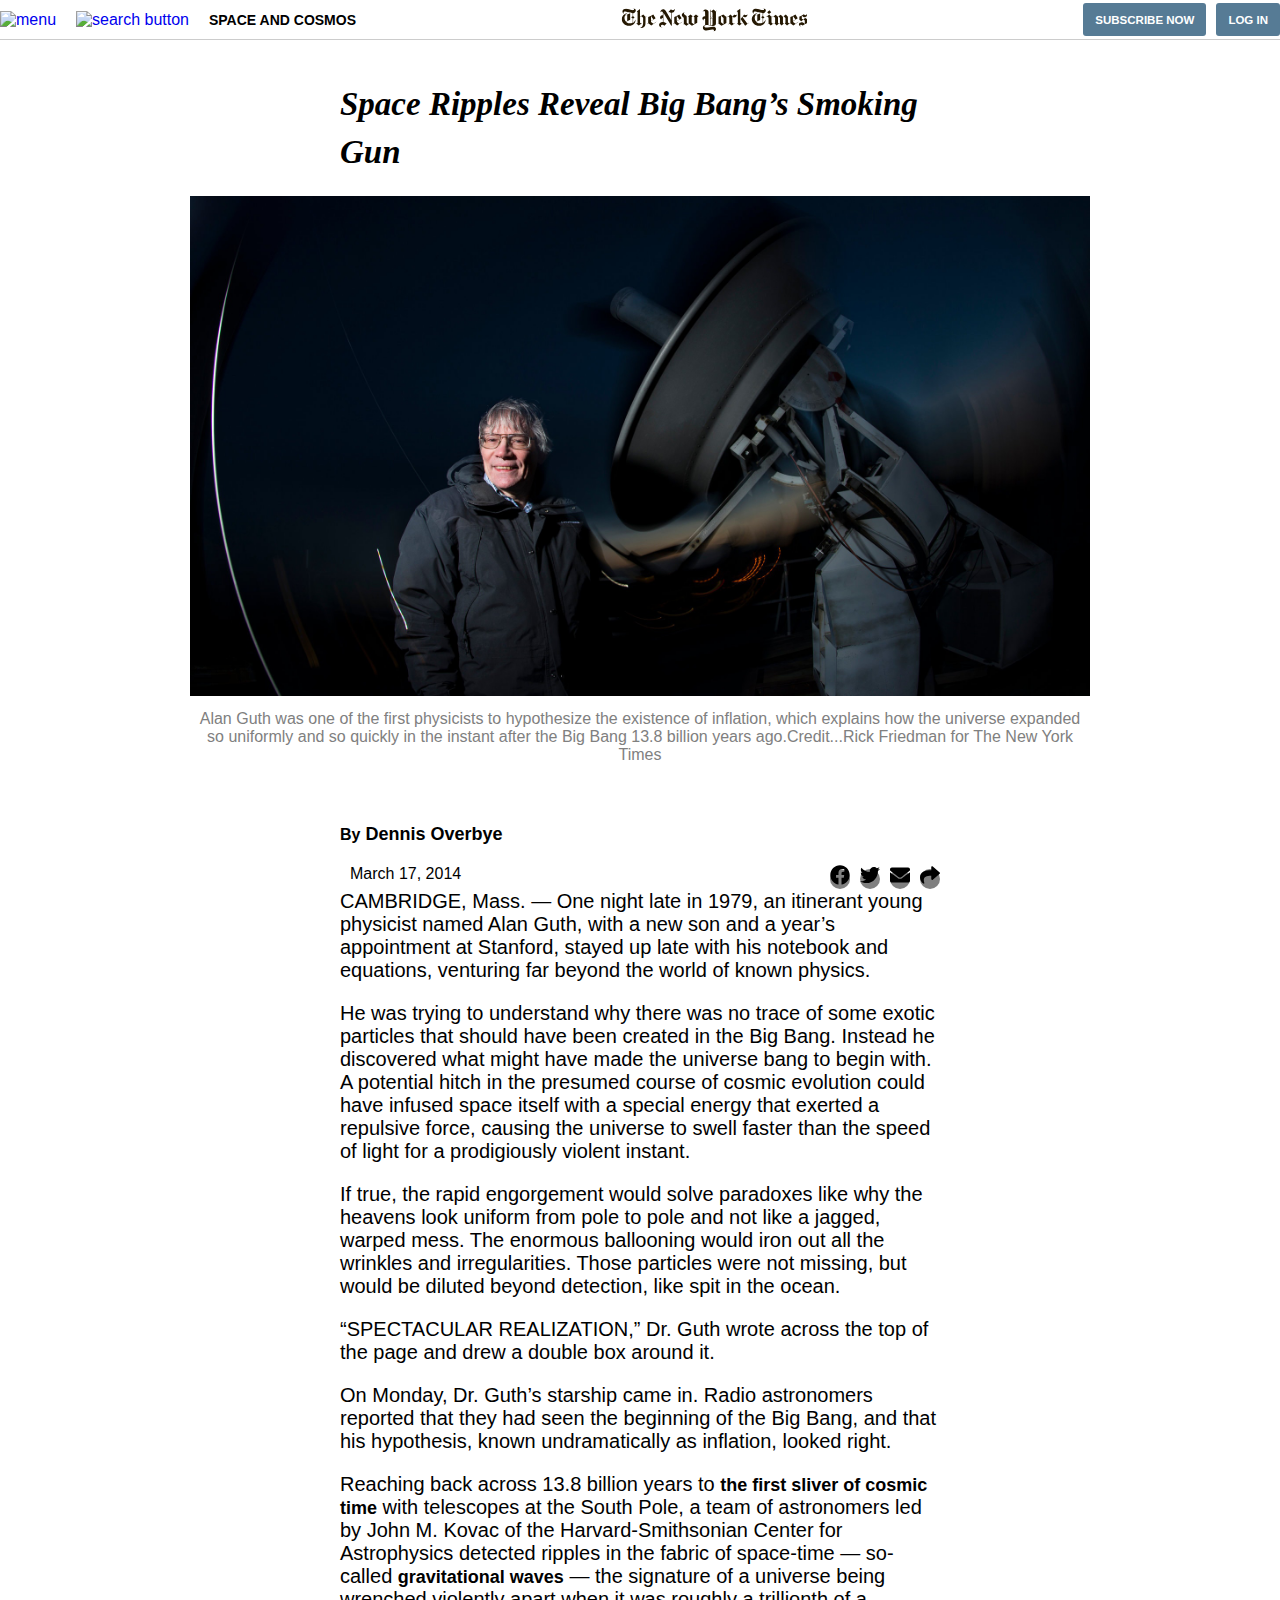
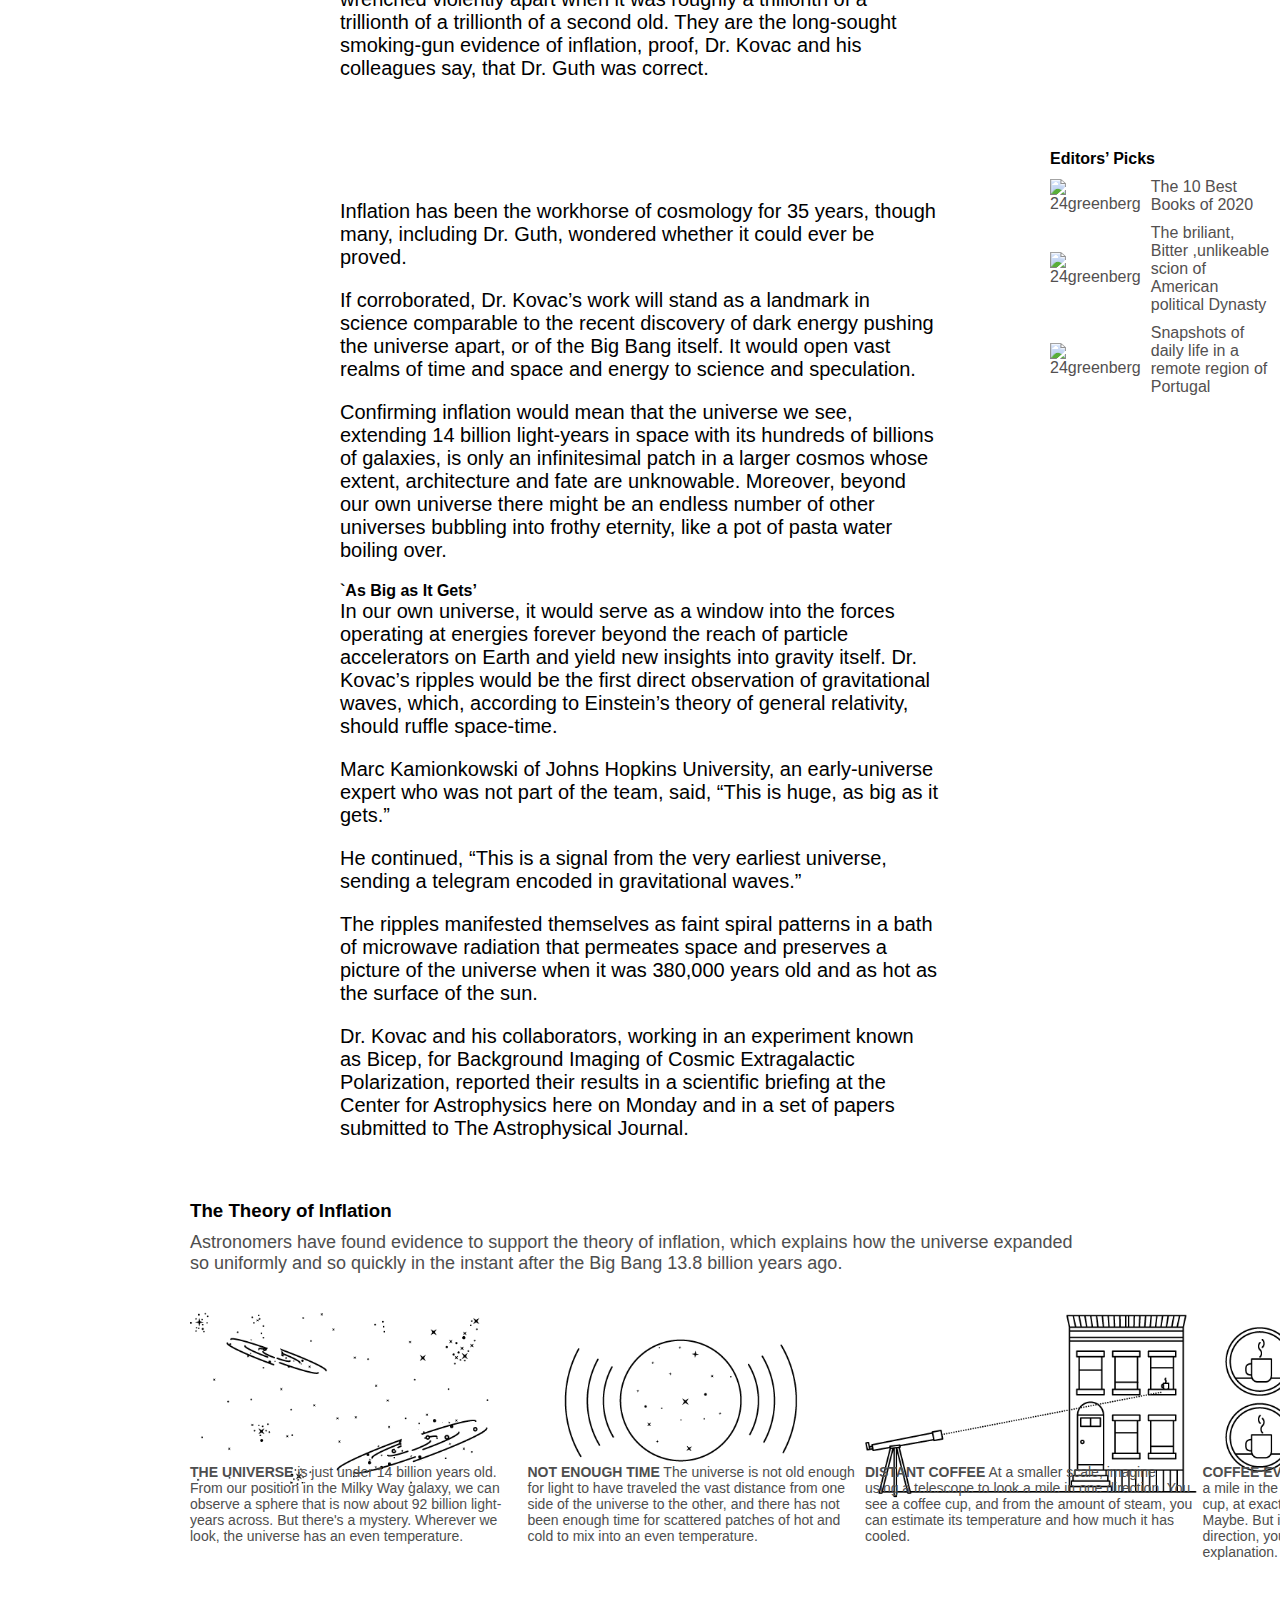
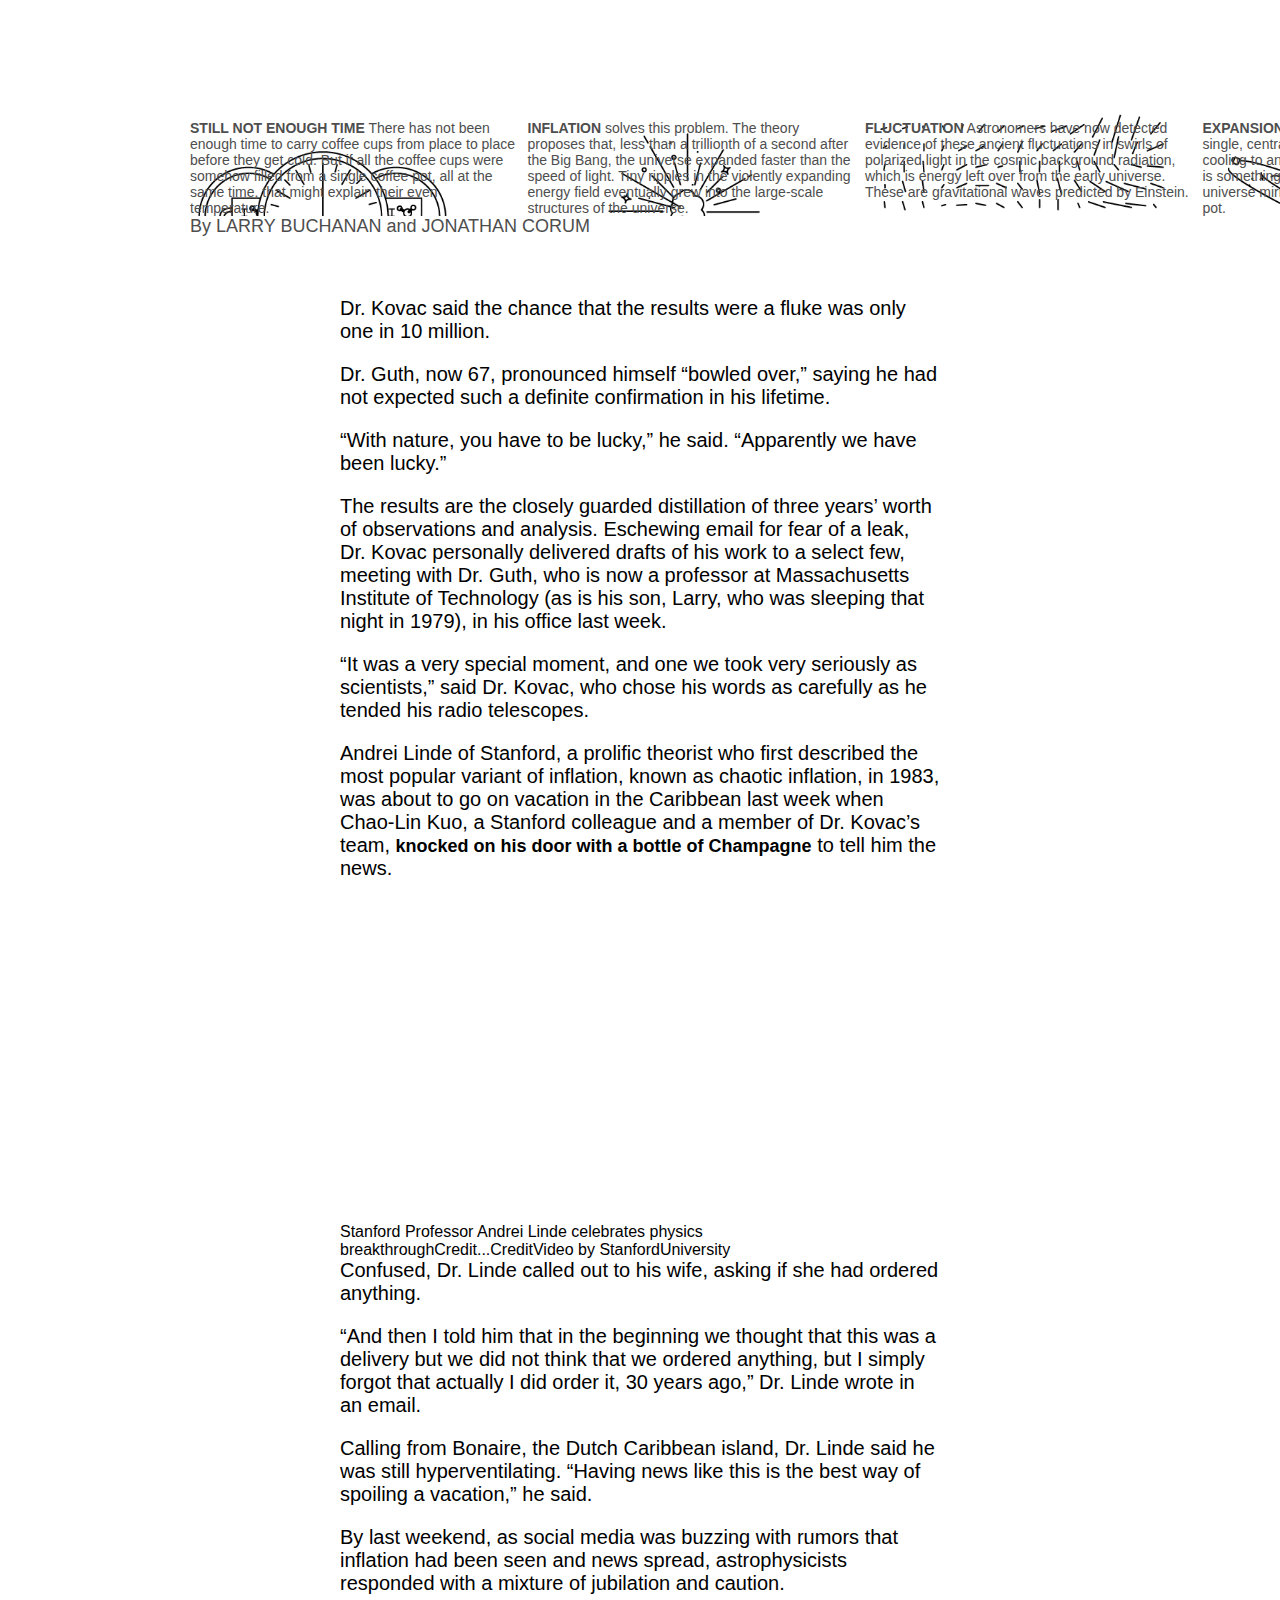
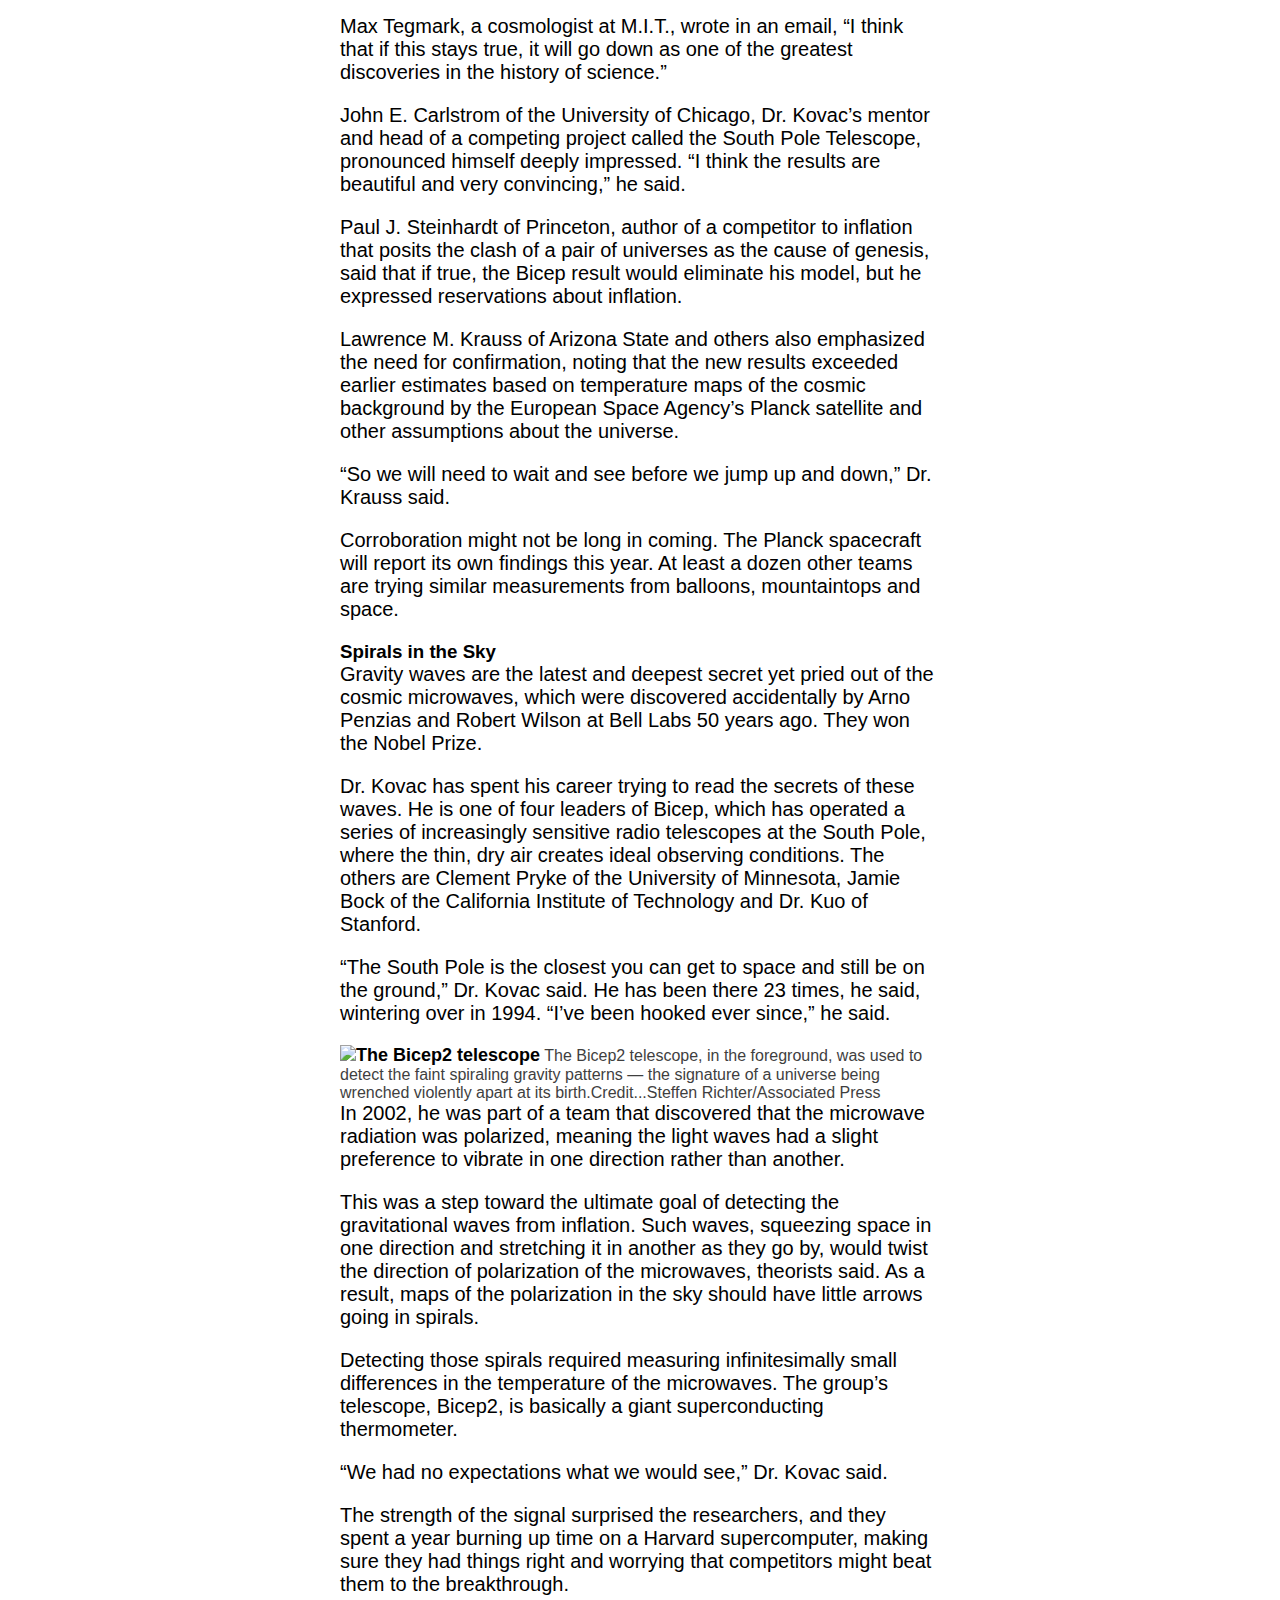
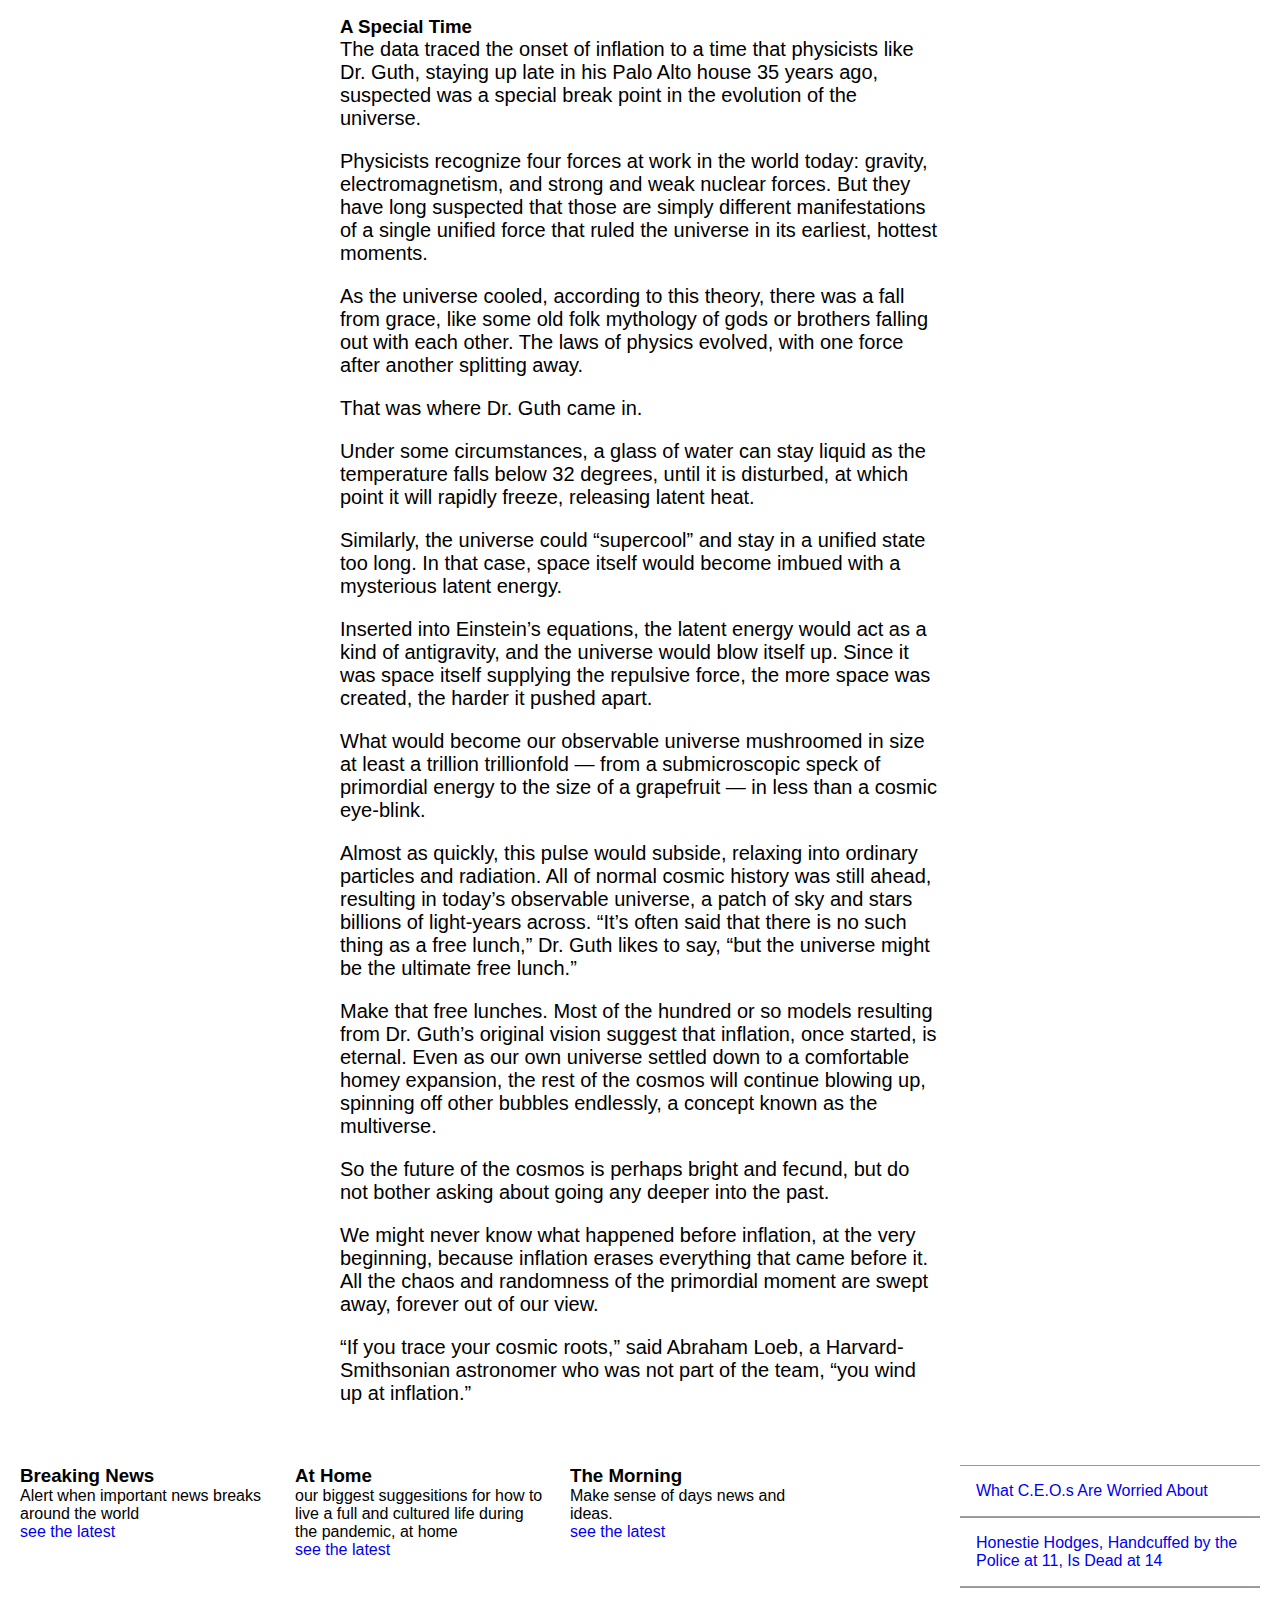
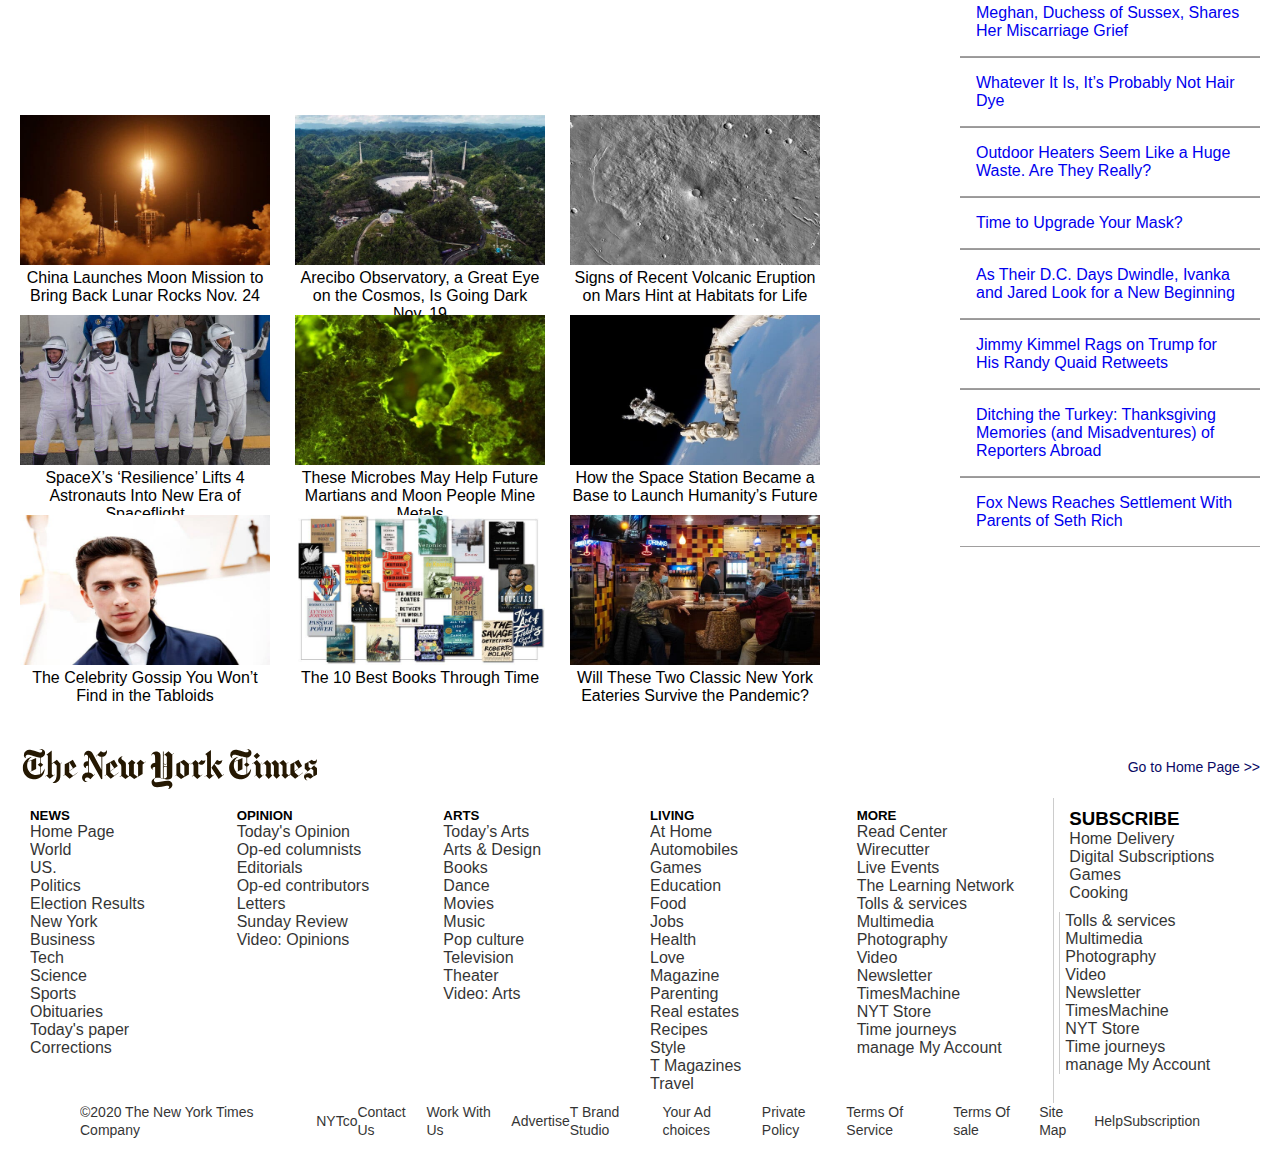
==== index.html @ 3e6a63ae "Modify the html&css files" ====
<!DOCTYPE html>
<html lang="en">
<head>
  <meta charset="UTF-8">
  <meta name="viewport" content="width=device-width, initial-scale=1.0">
  <title>POSITIONING AND FLOATING ELEMENTS</title>
<link rel="stylesheet" href="styles.css">
<link rel="preconnect" href="https://fonts.gstatic.com">
<link href="https://fonts.googleapis.com/css2?family=Sansita+Swashed&display=swap" rel="stylesheet">
</head>
<body>
  <header>
    <nav>
      <ul>
        <li> <a href="#"><img src="images/bars-solid.svg" height="20" width="50" alt="menu"></a> </li>
        <li><a href="#"><img src="images/search-solid.svg" height="20" width="50" alt="search button"></a></li>
        <li><a class="cosmos-link" href="#">SPACE AND COSMOS</a></li>
        <li><a href="#"><img src="images/nytimes-wordmark.svg" height="35" width="189" alt="new york times logo"></a></li>
        <li><a class="sign-btn" href="#">SUBSCRIBE NOW</a></li>
        <li><a class="sign-btn" href="#">Log In</a></li>
      </ul>
    </nav>
  </header>
  <div class="container">
    <section class="section1">
      <h3>Space Ripples Reveal Big Bang’s Smoking Gun</h3>
      <div class="descripe-image">
        <img src="./images/18cosmos-superJumbo.jpg" alt="Space Ripples Reveal Big Bang’s Smoking Gun" height="500" width="900" />
      </div>
      <p>Alan Guth was one of the first physicists to hypothesize the existence of inflation, which explains how the universe expanded so uniformly and so quickly in the instant after the Big Bang 13.8 billion years ago.Credit...Rick Friedman for The New York Times</p>
   </section>
   <section class="section2">
     <h4>By<a href="#"> Dennis Overbye</a></h4>
       <div class="article-nav">
        <ul>
          <li><span>March 17, 2014</span></li>
          <li><a href="#"><img src="./images/facebook-brands.svg" alt="facebook-brands" height="20" width="20" /></a></li>
          <li><a href="#"><img src="./images/twitter-brands.svg" alt="twitter-brands" height="20" width="20" /></a></li>
          <li><a href="#"><img src="./images/envelope-solid.svg" alt="envelope-solid" height="20" width="20" /></a></li>
          <li><a href="#"><img src="./images/share-solid.svg" alt="share-solid" height="20" width="20" /></a></li>
        </ul>
      </div>
     
     <p>CAMBRIDGE, Mass. — One night late in 1979, an itinerant young physicist named Alan Guth, with a new son and a year’s appointment at Stanford, stayed up late with his notebook and equations, venturing far beyond the world of known physics.</p>
     <p>
      He was trying to understand why there was no trace of some exotic particles that should have been created in the Big Bang. Instead he discovered what might have made the universe bang to begin with. A potential hitch in the presumed course of cosmic evolution could have infused space itself with a special energy that exerted a repulsive force, causing the universe to swell faster than the speed of light for a prodigiously violent instant.
     </p>
     <p>
      If true, the rapid engorgement would solve paradoxes like why the heavens look uniform from pole to pole and not like a jagged, warped mess. The enormous ballooning would iron out all the wrinkles and irregularities. Those particles were not missing, but would be diluted beyond detection, like spit in the ocean.
     </p>
     <p>
      “SPECTACULAR REALIZATION,” Dr. Guth wrote across the top of the page and drew a double box around it.

     </p>
     <p>On Monday, Dr. Guth’s starship came in. Radio astronomers reported that they had seen the beginning of the Big Bang, and that his hypothesis, known undramatically as inflation, looked right.</p>
     <p>Reaching back across 13.8 billion years to <a href="#">the first sliver of cosmic time</a>  with telescopes at the South Pole, a team of astronomers led by John M. Kovac of the Harvard-Smithsonian Center for Astrophysics detected ripples in the fabric of space-time — so-called <a href="#">gravitational waves</a>  — the signature of a universe being wrenched violently apart when it was roughly a trillionth of a trillionth of a trillionth of a second old. They are the long-sought smoking-gun evidence of inflation, proof, Dr. Kovac and his colleagues say, that Dr. Guth was correct.</p>
    </section>
     
    
  </div>
  <aside>
    <p><strong>Editors’ Picks</strong></p>
    <div class="aside-content">
      <a href="#"><img src="images/24greenberg-sub-square640-v2.jpg" height="100" width="100" alt="24greenberg"></a>
      <p><a href="#">The 10 Best Books of 2020</a></p>
    </div>
    <div class="aside-content">
      <a href="#"><img src="images/24greenberg-sub-square640-v2.jpg" height="100" width= "100" alt="24greenberg"></a>
      <p><a href="#">The briliant, Bitter ,unlikeable scion of American political Dynasty</a></p>
    </div>
    <div class="aside-content">
      <a href="#"><img src="images/24greenberg-sub-square640-v2.jpg" height="100" width= "100" alt="24greenberg"></a>
      <p><a href="#">Snapshots of daily life in a remote region of Portugal</a></p>
    </div>
  </aside>
  <section class="section2">
    <p>Inflation has been the workhorse of cosmology for 35 years, though many, including Dr. Guth, wondered whether it could ever be proved.</p>
    <p>If corroborated, Dr. Kovac’s work will stand as a landmark in science comparable to the recent discovery of dark energy pushing the universe apart, or of the Big Bang itself. It would open vast realms of time and space and energy to science and speculation.</p>
    <p>Confirming inflation would mean that the universe we see, extending 14 billion light-years in space with its hundreds of billions of galaxies, is only an infinitesimal patch in a larger cosmos whose extent, architecture and fate are unknowable. Moreover, beyond our own universe there might be an endless number of other universes bubbling into frothy eternity, like a pot of pasta water boiling over.</p>
    <h4>`As Big as It Gets’</h4>
    <p>In our own universe, it would serve as a window into the forces operating at energies forever beyond the reach of particle accelerators on Earth and yield new insights into gravity itself. Dr. Kovac’s ripples would be the first direct observation of gravitational waves, which, according to Einstein’s theory of general relativity, should ruffle space-time.</p>
    <p>Marc Kamionkowski of Johns Hopkins University, an early-universe expert who was not part of the team, said, “This is huge, as big as it gets.”</p>
    <p>He continued, “This is a signal from the very earliest universe, sending a telegram encoded in gravitational waves.”</p>
    <p>The ripples manifested themselves as faint spiral patterns in a bath of microwave radiation that permeates space and preserves a picture of the universe when it was 380,000 years old and as hot as the surface of the sun.</p>
    <p>Dr. Kovac and his collaborators, working in an experiment known as Bicep, for Background Imaging of Cosmic Extragalactic Polarization, reported their results in a scientific briefing at the Center for Astrophysics here on Monday and in a set of papers submitted to The Astrophysical Journal.</p>
 </section>
 <section class="container section3">
  <h3>The Theory of Inflation</h3>
  <p>Astronomers have found evidence to support the theory of inflation, which explains how the universe expanded so uniformly and so quickly in the instant after the Big Bang 13.8 billion years ago.</p>
  <div class="inflation">
    <div class = "inflation-description">
      <p><strong>THE UNIVERSE</strong>  is just under 14 billion years old. From our position in the Milky Way galaxy, we can observe a sphere that is now about 92 billion light-years across. But there's a mystery. Wherever we look, the universe has an even temperature.</p>
      <p><strong>NOT ENOUGH TIME</strong>  The universe is not old enough for light to have traveled the vast distance from one side of the universe to the other, and there has not been enough time for scattered patches of hot and cold to mix into an even temperature.</p>
      <p><strong>DISTANT COFFEE</strong>  At a smaller scale, imagine using a telescope to look a mile in one direction. You see a coffee cup, and from the amount of steam, you can estimate its temperature and how much it has cooled.</p>
      <p><strong>COFFEE EVERYWHERE</strong>  Now turn around and look a mile in the other direction. You see a similar coffee cup, at exactly the same temperature. Coincidence? Maybe. But if you see a similar cup in every direction, you might want to look for another explanation.</p>
    </div>
    <div>
      <p><strong>STILL NOT ENOUGH TIME</strong>  There has not been enough time to carry coffee cups from place to place before they get cold. But if all the coffee cups were somehow filled from a single coffee pot, all at the same time, that might explain their even temperature.</p>
      <p><strong>INFLATION</strong>  solves this problem. The theory proposes that, less than a trillionth of a second after the Big Bang, the universe expanded faster than the speed of light. Tiny ripples in the violently expanding energy field eventually grew into the large-scale structures of the universe.</p>
      <p><strong>FLUCTUATION</strong>  Astronomers have now detected evidence of these ancient fluctuations in swirls of polarized light in the cosmic background radiation, which is energy left over from the early universe. These are gravitational waves predicted by Einstein.</p>
      <p><strong>EXPANSION</strong>  Returning to our coffee, imagine a single, central pot expanding faster than light and cooling to an even temperature as it expands. That is something like inflation. And the structure of the universe mirrors the froth and foam of the original pot.</p>
    </div>
  </div>
  <p>By LARRY BUCHANAN and JONATHAN CORUM</p>
 </section>
 <section class="section2">
   <p>Dr. Kovac said the chance that the results were a fluke was only one in 10 million.</p>
   <p>Dr. Guth, now 67, pronounced himself “bowled over,” saying he had not expected such a definite confirmation in his lifetime.</p>
   <p>“With nature, you have to be lucky,” he said. “Apparently we have been lucky.”</p>
   <p>The results are the closely guarded distillation of three years’ worth of observations and analysis. Eschewing email for fear of a leak, Dr. Kovac personally delivered drafts of his work to a select few, meeting with Dr. Guth, who is now a professor at Massachusetts Institute of Technology (as is his son, Larry, who was sleeping that night in 1979), in his office last week.</p>
   <p>“It was a very special moment, and one we took very seriously as scientists,” said Dr. Kovac, who chose his words as carefully as he tended his radio telescopes.</p>
   <p>Andrei Linde of Stanford, a prolific theorist who first described the most popular variant of inflation, known as chaotic inflation, in 1983, was about to go on vacation in the Caribbean last week when Chao-Lin Kuo, a Stanford colleague and a member of Dr. Kovac’s team,  <a href="#">knocked on his door with a bottle of Champagne</a>   to tell him the news.</p>
   <iframe width="600" height="319" src="https://www.youtube.com/embed/ZlfIVEy_YOA" allow="accelerometer; autoplay; clipboard-write; encrypted-media; gyroscope; picture-in-picture" allowfullscreen></iframe>
   <span>Stanford Professor Andrei Linde celebrates physics breakthroughCredit...CreditVideo by StanfordUniversity</span>
   <p>Confused, Dr. Linde called out to his wife, asking if she had ordered anything.</p>
   <p>“And then I told him that in the beginning we thought that this was a delivery but we did not think that we ordered anything, but I simply forgot that actually I did order it, 30 years ago,” Dr. Linde wrote in an email.</p>
   <p>Calling from Bonaire, the Dutch Caribbean island, Dr. Linde said he was still hyperventilating. “Having news like this is the best way of spoiling a vacation,” he said.</p>
   <p>By last weekend, as social media was buzzing with rumors that inflation had been seen and news spread, astrophysicists responded with a mixture of jubilation and caution.</p>
   <p>Max Tegmark, a cosmologist at M.I.T., wrote in an email, “I think that if this stays true, it will go down as one of the greatest discoveries in the history of science.”</p>
   <p>John E. Carlstrom of the University of Chicago, Dr. Kovac’s mentor and head of a competing project called the South Pole Telescope, pronounced himself deeply impressed. “I think the results are beautiful and very convincing,” he said.</p>
   <p>Paul J. Steinhardt of Princeton, author of a competitor to inflation that posits the clash of a pair of universes as the cause of genesis, said that if true, the Bicep result would eliminate his model, but he expressed reservations about inflation.</p>
   <p>Lawrence M. Krauss of Arizona State and others also emphasized the need for confirmation, noting that the new results exceeded earlier estimates based on temperature maps of the cosmic background by the European Space Agency’s Planck satellite and other assumptions about the universe.</p>
   <p>“So we will need to wait and see before we jump up and down,” Dr. Krauss said.</p>
   <p>Corroboration might not be long in coming. The Planck spacecraft will report its own findings this year. At least a dozen other teams are trying similar measurements from balloons, mountaintops and space.</p>
   <h3>Spirals in the Sky</h3>
   <p>Gravity waves are the latest and deepest secret yet pried out of the cosmic microwaves, which were discovered accidentally by Arno Penzias and Robert Wilson at Bell Labs 50 years ago. They won the Nobel Prize.</p>
   <p>Dr. Kovac has spent his career trying to read the secrets of these waves. He is one of four leaders of Bicep, which has operated a series of increasingly sensitive radio telescopes at the South Pole, where the thin, dry air creates ideal observing conditions. The others are Clement Pryke of the University of Minnesota, Jamie Bock of the California Institute of Technology and Dr. Kuo of Stanford.</p>
   <p>“The South Pole is the closest you can get to space and still be on the ground,” Dr. Kovac said. He has been there 23 times, he said, wintering over in 1994. “I’ve been hooked ever since,” he said.</p>
   <a href="#"><img src="images/18cosmos-2-jumbo.jpg" width ="600" height="350" alt="The Bicep2 telescope"></a>
   <span style="color: rgb(63, 63, 63);margin-bottom: 20px;">The Bicep2 telescope, in the foreground, was used to detect the faint spiraling gravity patterns — the signature of a universe being wrenched violently apart at its birth.Credit...Steffen Richter/Associated Press
  </span>
  <p>In 2002, he was part of a team that discovered that the microwave radiation was polarized, meaning the light waves had a slight preference to vibrate in one direction rather than another.
  </p>
  <p>This was a step toward the ultimate goal of detecting the gravitational waves from inflation. Such waves, squeezing space in one direction and stretching it in another as they go by, would twist the direction of polarization of the microwaves, theorists said. As a result, maps of the polarization in the sky should have little arrows going in spirals.
  </p>
  <p>Detecting those spirals required measuring infinitesimally small differences in the temperature of the microwaves. The group’s telescope, Bicep2, is basically a giant superconducting thermometer.
  </p>
  <p>“We had no expectations what we would see,” Dr. Kovac said.
  </p>
  <p>The strength of the signal surprised the researchers, and they spent a year burning up time on a Harvard supercomputer, making sure they had things right and worrying that competitors might beat them to the breakthrough.</p>
  <h3>A Special Time</h3>
  <p>The data traced the onset of inflation to a time that physicists like Dr. Guth, staying up late in his Palo Alto house 35 years ago, suspected was a special break point in the evolution of the universe.</p>
  <p>Physicists recognize four forces at work in the world today: gravity, electromagnetism, and strong and weak nuclear forces. But they have long suspected that those are simply different manifestations of a single unified force that ruled the universe in its earliest, hottest moments.</p>
  <p>As the universe cooled, according to this theory, there was a fall from grace, like some old folk mythology of gods or brothers falling out with each other. The laws of physics evolved, with one force after another splitting away.</p>
  <p>That was where Dr. Guth came in.</p>
  <p>Under some circumstances, a glass of water can stay liquid as the temperature falls below 32 degrees, until it is disturbed, at which point it will rapidly freeze, releasing latent heat.</p>
  <p>Similarly, the universe could “supercool” and stay in a unified state too long. In that case, space itself would become imbued with a mysterious latent energy.</p>
  <p>Inserted into Einstein’s equations, the latent energy would act as a kind of antigravity, and the universe would blow itself up. Since it was space itself supplying the repulsive force, the more space was created, the harder it pushed apart.</p>
  <p>What would become our observable universe mushroomed in size at least a trillion trillionfold — from a submicroscopic speck of primordial energy to the size of a grapefruit — in less than a cosmic eye-blink.</p>
  <p>Almost as quickly, this pulse would subside, relaxing into ordinary particles and radiation. All of normal cosmic history was still ahead, resulting in today’s observable universe, a patch of sky and stars billions of light-years across. “It’s often said that there is no such thing as a free lunch,” Dr. Guth likes to say, “but the universe might be the ultimate free lunch.”
  </p>
  <p>
    Make that free lunches. Most of the hundred or so models resulting from Dr. Guth’s original vision suggest that inflation, once started, is eternal. Even as our own universe settled down to a comfortable homey expansion, the rest of the cosmos will continue blowing up, spinning off other bubbles endlessly, a concept known as the multiverse.
  </p>
  <p>So the future of the cosmos is perhaps bright and fecund, but do not bother asking about going any deeper into the past.</p>
  <p>We might never know what happened before inflation, at the very beginning, because inflation erases everything that came before it. All the chaos and randomness of the primordial moment are swept away, forever out of our view.</p>
  <p>“If you trace your cosmic roots,” said Abraham Loeb, a Harvard-Smithsonian astronomer who was not part of the team, “you wind up at inflation.”</p>
 </section>

<section class="suggested">
  <div class="new-letters">
    <div class="main-card-suggest">
      <div class="letters-card-suggest">
        <h3>Breaking News</h3>
         <p>Alert when important news breaks around the world</p>
         <a href="#">see the latest</a>
      </div>
      <div class="letters-card-suggest">
        <h3>At Home</h3>
        <p>our biggest suggesitions for how to live a full and cultured life during the pandemic, at home</p>
        <a href="#">see the latest</a>
     </div>
     <div class="letters-card-suggest">
       <h3>The Morning</h3>
      <p>Make sense of days news and ideas.</p>
      <a href="#">see the latest</a>
   </div>
    </div>
    <div class="main-card">
      <div class="letters-card">
         <img height="150" width="250" src="./images/card1.jpg" alt="card1">
         <a href="#">China Launches Moon Mission to Bring Back Lunar Rocks
          Nov. 24</a>
      </div>
      <div class="letters-card">
        <img height="150" width="250" src="./images/card2.jpg" alt="card1">
        <a href="#">Arecibo Observatory, a Great Eye on the Cosmos, Is Going Dark
          Nov. 19</a>
     </div>
     <div class="letters-card">
      <img height="150" width="250" src="./images/card3.jpg" alt="card1">
      <a href="#">Signs of Recent Volcanic Eruption on Mars Hint at Habitats for Life
      </a>
   </div>
    </div>
    <div class="main-card">
      <div class="letters-card">
         <img height="150" width="250" src="./images/card4.jpg" alt="card1">
         <a href="#">SpaceX’s ‘Resilience’ Lifts 4 Astronauts Into New Era of Spaceflight
          </a>
      </div>
      <div class="letters-card">
        <img height="150" width="250" src="./images/card5.jpg" alt="card1">
        <a href="#">These Microbes May Help Future Martians and Moon People Mine Metals</a>
     </div>
     <div class="letters-card">
      <img height="150" width="250" src="./images/card6.jpg" alt="card1">
      <a href="#">How the Space Station Became a Base to Launch Humanity’s Future
        </a>
   </div>
    </div>
    <div class="main-card">
      <div class="letters-card">
         <img height="150" width="250" src="./images/card7.jpg" alt="card1">
         <a href="#">The Celebrity Gossip You Won’t Find in the Tabloids
          </a>
      </div>
      <div class="letters-card">
        <img height="150" width="250" src="./images/card8.jpg" alt="card1">
        <a href="#">The 10 Best Books Through Time
          </a>
     </div>
     <div class="letters-card">
      <img height="150" width="250" src="./images/card9.jpg" alt="card1">
      <a href="#">Will These Two Classic New York Eateries Survive the Pandemic?
      </a>
   </div>
    </div>
    
  </div>
  <div class="most-popular">
    <div>
      <a href="#">What C.E.O.s Are Worried About</a>
    </div>
    <div>
      <a href="#">Honestie Hodges, Handcuffed by the Police at 11, Is Dead at 14</a>
    </div>
    <div>
      <a href="#">Meghan, Duchess of Sussex, Shares Her Miscarriage Grief</a>
    </div>
    <div>
      <a href="#">Whatever It Is, It’s Probably Not Hair Dye</a>
    </div>
    <div>
      <a href="#">Outdoor Heaters Seem Like a Huge Waste. Are They Really?</a>
    </div>
    <div>
      <a href="#">Time to Upgrade Your Mask?</a>
    </div>
    <div>
      <a href="#">As Their D.C. Days Dwindle, Ivanka and Jared Look for a New Beginning</a>
    </div>
    <div>
      <a href="#">Jimmy Kimmel Rags on Trump for His Randy Quaid Retweets</a>
    </div>
    <div>
      <a href="#">Ditching the Turkey: Thanksgiving Memories (and Misadventures) of Reporters Abroad</a>
    </div>
    <div>
      <a href="#">Fox News Reaches Settlement With Parents of Seth Rich</a>
    </div>
  </div>
</section>
<footer>
  <div class="footer-logo">
    <a href="#"><img class="nytimes"
        src="images/nytimes-wordmark.svg"
         alt="New york times logo"></a>

    <p><a href="#">Go to Home Page >></a></p>
  </div>
  <div class="footer-main">
    <div class="details">
      <h5>NEWS</h5>
      <a href="#">Home Page</a>
      <a href="#">World</a>
      <a href="#">US.</a>
      <a href="#">Politics</a>
      <a href="#">Election Results</a>
      <a href="#">New York</a>
      <a href="#">Business</a>
      <a href="#">Tech</a>
      <a href="#">Science</a>
      <a href="#">Sports</a>
      <a href="#">Obituaries</a>
      <a href="#">Today's paper</a>
      <a href="#">Corrections</a>
    </div>
    <div class="details">
      <h5>OPINION</h5>
      <a href="#">Today's Opinion</a>
      <a href="#">Op-ed columnists</a>
      <a href="#">Editorials</a>
      <a href="#">Op-ed contributors</a>
      <a href="#">Letters</a>
      <a href="#">Sunday Review</a>
      <a href="#">Video: Opinions</a>
    </div>
    <div class="details">
      <h5>ARTS</h5>
      <a href="#">Today’s Arts</a>
      <a href="#">Arts & Design</a>
      <a href="#">Books</a>
      <a href="#">Dance</a>
      <a href="#">Movies</a>
      <a href="#">Music</a>
      <a href="#">Pop culture</a>
      <a href="#">Television</a>
      <a href="#">Theater</a>
      <a href="#">Video: Arts</a>
    </div>
    <div class="details">
      <h5>LIVING</h5>
      <a href="#">At Home</a>
      <a href="#">Automobiles</a>
      <a href="#">Games</a>
      <a href="#">Education</a>
      <a href="#">Food</a>
      <a href="#">Jobs</a>
      <a href="#">Health</a>
      <a href="#">Love</a>
      <a href="#">Magazine</a>
      <a href="#">Parenting</a>
      <a href="#">Real estates</a>
      <a href="#">Recipes</a>
      <a href="#">Style</a>
      <a href="#">T Magazines</a>
      <a href="#">Travel</a>
    </div>
    <div class="details">
      <h5>MORE</h5>
      <a href="#">Read Center</a>
      <a href="#">Wirecutter</a>
      <a href="#">Live Events</a>
      <a href="#">The Learning Network</a>
      <a href="#">Tolls & services</a>
      <a href="#">Multimedia</a>
      <a href="#">Photography</a>
      <a href="#">Video</a>
      <a href="#">Newsletter</a>
      <a href="#">TimesMachine</a>
      <a href="#">NYT Store</a>
      <a href="#">Time journeys</a>
      <a href="#">manage My Account</a>
    </div>
    <div class="last-div">
      <div class="details">
        <h3>SUBSCRIBE</h3>
        <a href="#">Home Delivery</a>
        <a href="#">Digital Subscriptions</a>
        <a href="#">Games</a>
        <a href="#">Cooking</a>
      </div>
      <div>
        <a href="#">Tolls & services</a>
        <a href="#">Multimedia</a>
        <a href="#">Photography</a>
        <a href="#">Video</a>
        <a href="#">Newsletter</a>
        <a href="#">TimesMachine</a>
        <a href="#">NYT Store</a>
        <a href="#">Time journeys</a>
        <a href="#">manage My Account</a>
      </div>
    </div>
  </div>
  <div class="copyright">
    <ul>
      <li><a href="#">&copy;2020 The New York Times Company</a></li>
      <li><a href="#">NYTco</a></li>
      <li><a href="#">Contact Us</a></li>
      <li><a href="#">Work With Us</a></li>
      <li><a href="#">Advertise</a></li>
      <li><a href="#">T Brand Studio</a></li>
      <li><a href="#">Your Ad choices</a></li>
      <li><a href="#">Private Policy</a></li>
      <li><a href="#">Terms Of Service</a></li>
      <li><a href="#">Terms Of sale</a></li>
      <li><a href="#">Site Map</a></li>
      <li><a href="#">Help</a></li>
      <li><a href="#">Subscription </a></li>
    </ul>
  </div>
  
</footer>
</body>
</html>
---- styles.css ----
* {
  box-sizing: border-box;
  margin: 0;
  padding: 0;
}

body {
  font-family: nyt-franklin, helvetica, arial, sans-serif;
}

a {
  text-decoration: none;
}

nav {
  border-bottom: solid 1px rgba(0, 0, 0, 0.2);
  width: 100%;
  position: fixed;
  z-index: 2;
  background-color: white;
}

nav ul {
  display: flex;
  justify-content: center;
  align-items: center;
  list-style: none;
}

nav ul .cosmos-link,
nav ul .sign-btn {
  text-decoration: none;
  color: black;
  font-size: 14px;
  font-weight: 700;
  font-family: inherit;
}

nav ul .sign-btn {
  background-color: rgb(86, 123, 149);
  border: none;
  color: white;
  padding: 11px 12px 10px;
  text-align: center;
  display: inline-block;
  font-size: 11.5px;
  text-transform: uppercase;
  border-radius: 3px;
  margin-left: 10px;
}

.article-nav ul li {
  padding-left: 10px;
}

nav ul li:nth-child(4) {
  margin: 0 auto;
}

nav ul li:nth-child(2) {
  padding: 0 20px 0 20px;
}

button {
  font-weight: 700;
}

.container {
  width: 900px;
  margin: 0 auto;
}

.section1 {
  justify-content: center;
  align-items: center;
  width: 900px;
}

.section1 h3 {
  font-size: 33px;
  font-family: nyt-cheltenham, georgia, "times new roman", times, serif;
  font-style: italic;
  padding-top: 80px;
  padding-bottom: 20px;
  font-weight: 700;
  line-height: 48px;
  width: 600px;
  margin-left: 150px;
}

.section1 p {
  text-align: center;
  color: gray;
  padding-top: 10px;
}

.aside-content {
  display: flex;
  width: 220px;
  justify-content: center;
  align-items: center;
  padding-top: 10px;
}

.section2 {
  width: 600px;
  margin: 0 auto;
  padding-top: 60px;
  margin-bottom: 40px;
}

.section2 iframe {
  border: none;
}

.section2 p {
  font-size: 20px;
  padding-bottom: 20px;
}

.section2 a {
  font-weight: 700;
  color: black;
  font-size: 18px;
}

.copyright ul {
  display: flex;
  list-style: none;
  justify-content: space-around;
  margin: 0 60px 0 60px;
  align-items: center;
}

.section2 .article-nav ul {
  list-style-type: none;
  display: flex;
  justify-content: space-between;
  margin-top: 20px;
}

.article-nav ul li:first-child {
  flex: 1;
}

.aside-content a {
  color: rgb(83, 80, 80);
  text-decoration: none;
}

.footer-main {
  display: grid;
  grid-template-columns: repeat(6, 1fr);
}

.footer-logo {
  display: flex;
  justify-content: space-between;
  align-items: center;
}

.footer-main a {
  color: black;
  opacity: 0.8;
}

.footer-logo a {
  font-size: 14px;
  color: rgb(9, 9, 100);
}

.copyright ul a {
  color: black;
  opacity: 0.8;
  font-size: 14px;
}

.aside-content a:hover {
  text-decoration: underline;
}

.section2 .article-nav ul a {
  text-decoration: none;
  height: 20px;
  width: 20px;
  border-radius: 50%;
  background-color: gray;
}

.section2 .article-nav ul a:hover {
  background-color: rgba(0, 0, 0, 0.3);
}

.aside-content p {
  padding-left: 10px;
}

aside {
  float: right;
  padding: 10px;
}

.section3 h3 {
  padding-bottom: 10px;
}

.section3 p {
  font-size: 18px;
  color: rgb(78, 78, 78);
}

.section3 .inflation {
  width: 150vh;
  margin-top: 30px;
  background: url("./images/inflation-945.png") no-repeat;
  background-size: cover;
  display: flex;
  flex-direction: column;
}

.inflation-description {
  margin: 160px 0 160px 0;
}

footer {
  margin: 0 20px 30px 20px;
}

.last-div div {
  display: flex;
  flex-direction: column;
}

.footer-main div:last-child {
  border-left: solid 1px rgba(0, 0, 0, 0.2);
  padding-left: 5px;
}

.suggested {
  display: grid;
  grid-template-columns: 3fr 1fr;
  margin: 20px;
}

.section3 .inflation div {
  display: flex;
  justify-content: space-around;
}

.section3 .inflation div p {
  font-size: 14px;
  width: 350px;
  margin-right: 10px;
}

.suggested .new-letters {
  width: 800px;
  display: flex;
  flex-direction: column;
}

.suggested .new-letters .main-card,
.suggested .new-letters .main-card-suggest {
  display: flex;
  justify-content: space-between;
}

.suggested .new-letters .main-card-suggest .letters-card-suggest {
  height: 200px;
  width: 250px;
  margin-bottom: 50px;
  border-radius: 0.5%;
}

.suggested .new-letters .main-card-suggest .letters-card-suggest:hover {
  box-shadow: rgba(0, 0, 0, 0.2) 2px 2px 2px 2px;
}

.suggested .new-letters .main-card .letters-card {
  height: 200px;
  width: 250px;
}

.suggested .most-popular div a:hover {
  color: rgb(99, 97, 97);
}

.suggested .new-letters .main-card .letters-card a {
  display: block;
  text-align: center;
  color: black;
  text-decoration: none;
}

.suggested .new-letters .main-card .letters-card-suggest a {
  display: block;
  text-align: center;
  text-decoration: none;
  color: black;
}

.suggested .most-popular {
  display: flex;
  flex-direction: column;
  align-items: center;
  margin-left: 60px;
}

.suggested .most-popular div {
  width: 300px;
  padding: 16px;
  border-top: 0.5px rgb(153, 152, 152) solid;
  border-bottom: 0.5px rgb(160, 158, 158) solid;
}

.details {
  display: flex;
  flex-direction: column;
  margin: 10px;
}
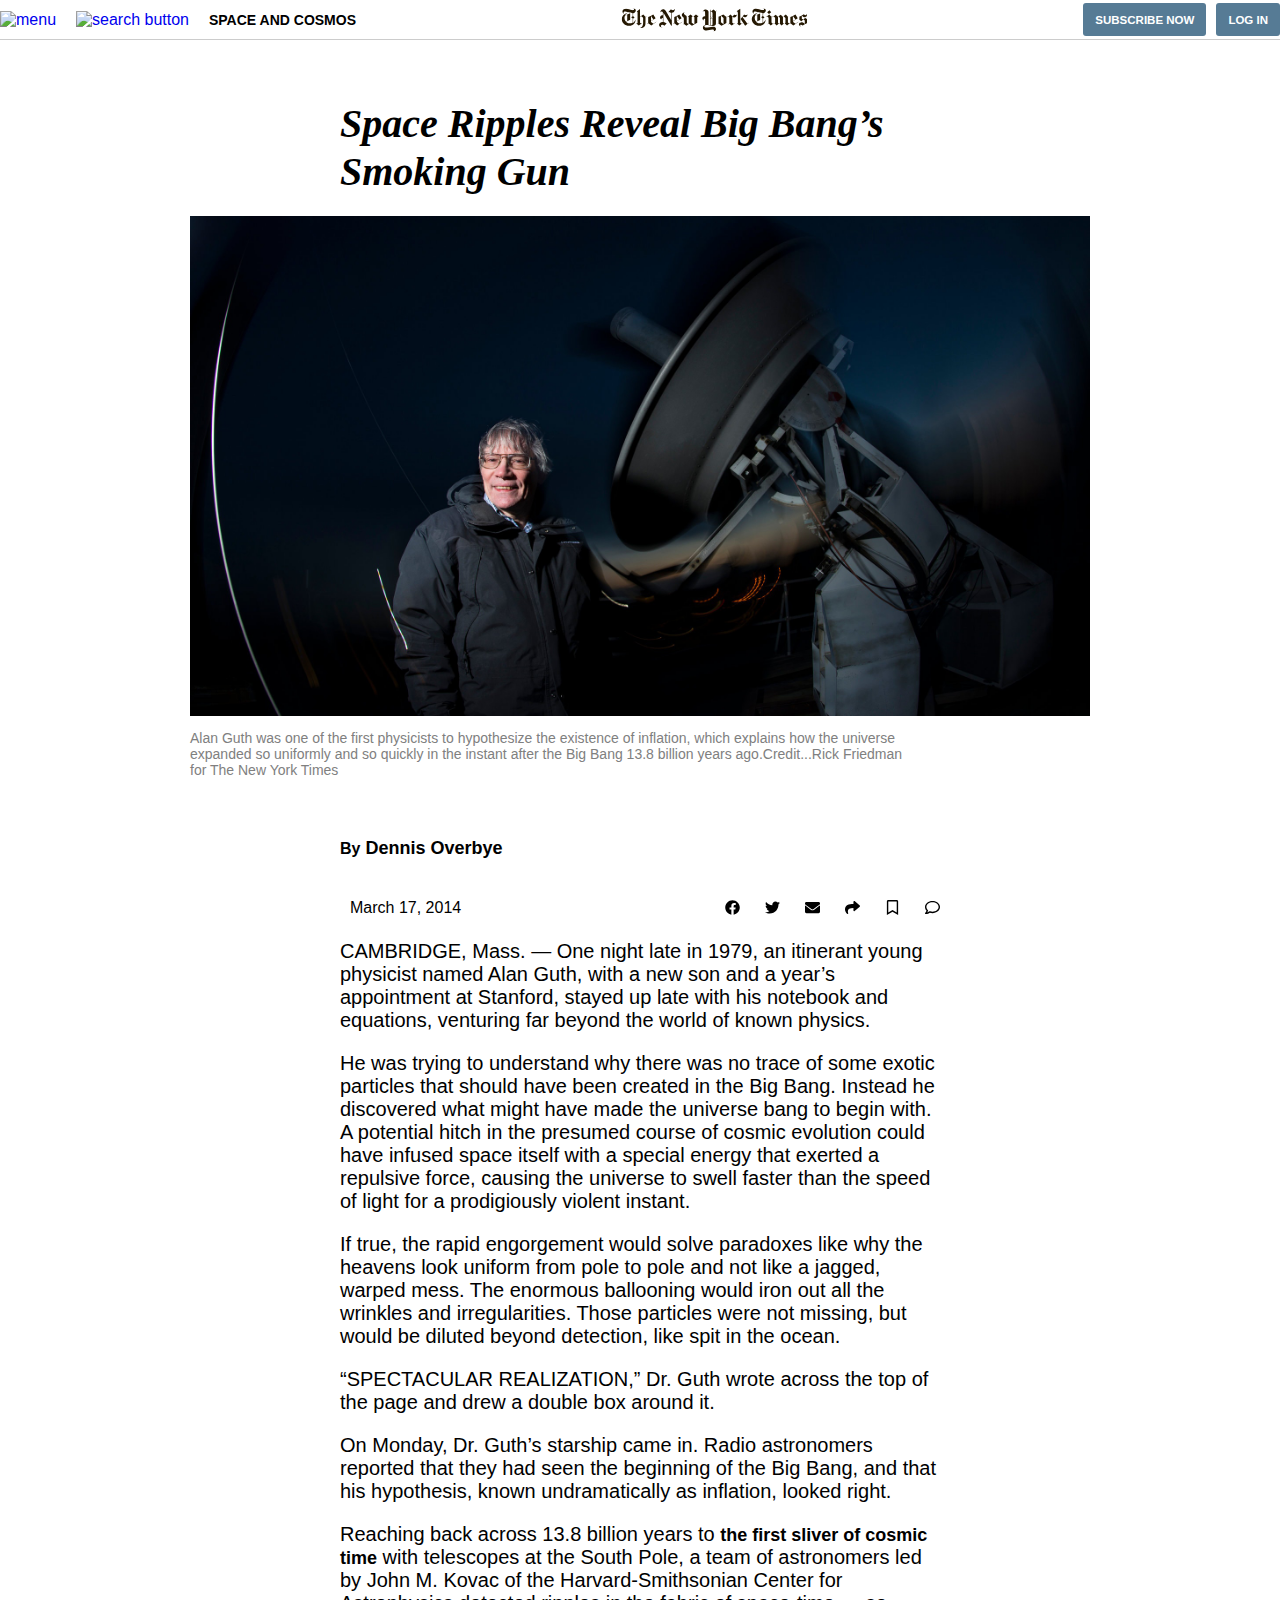
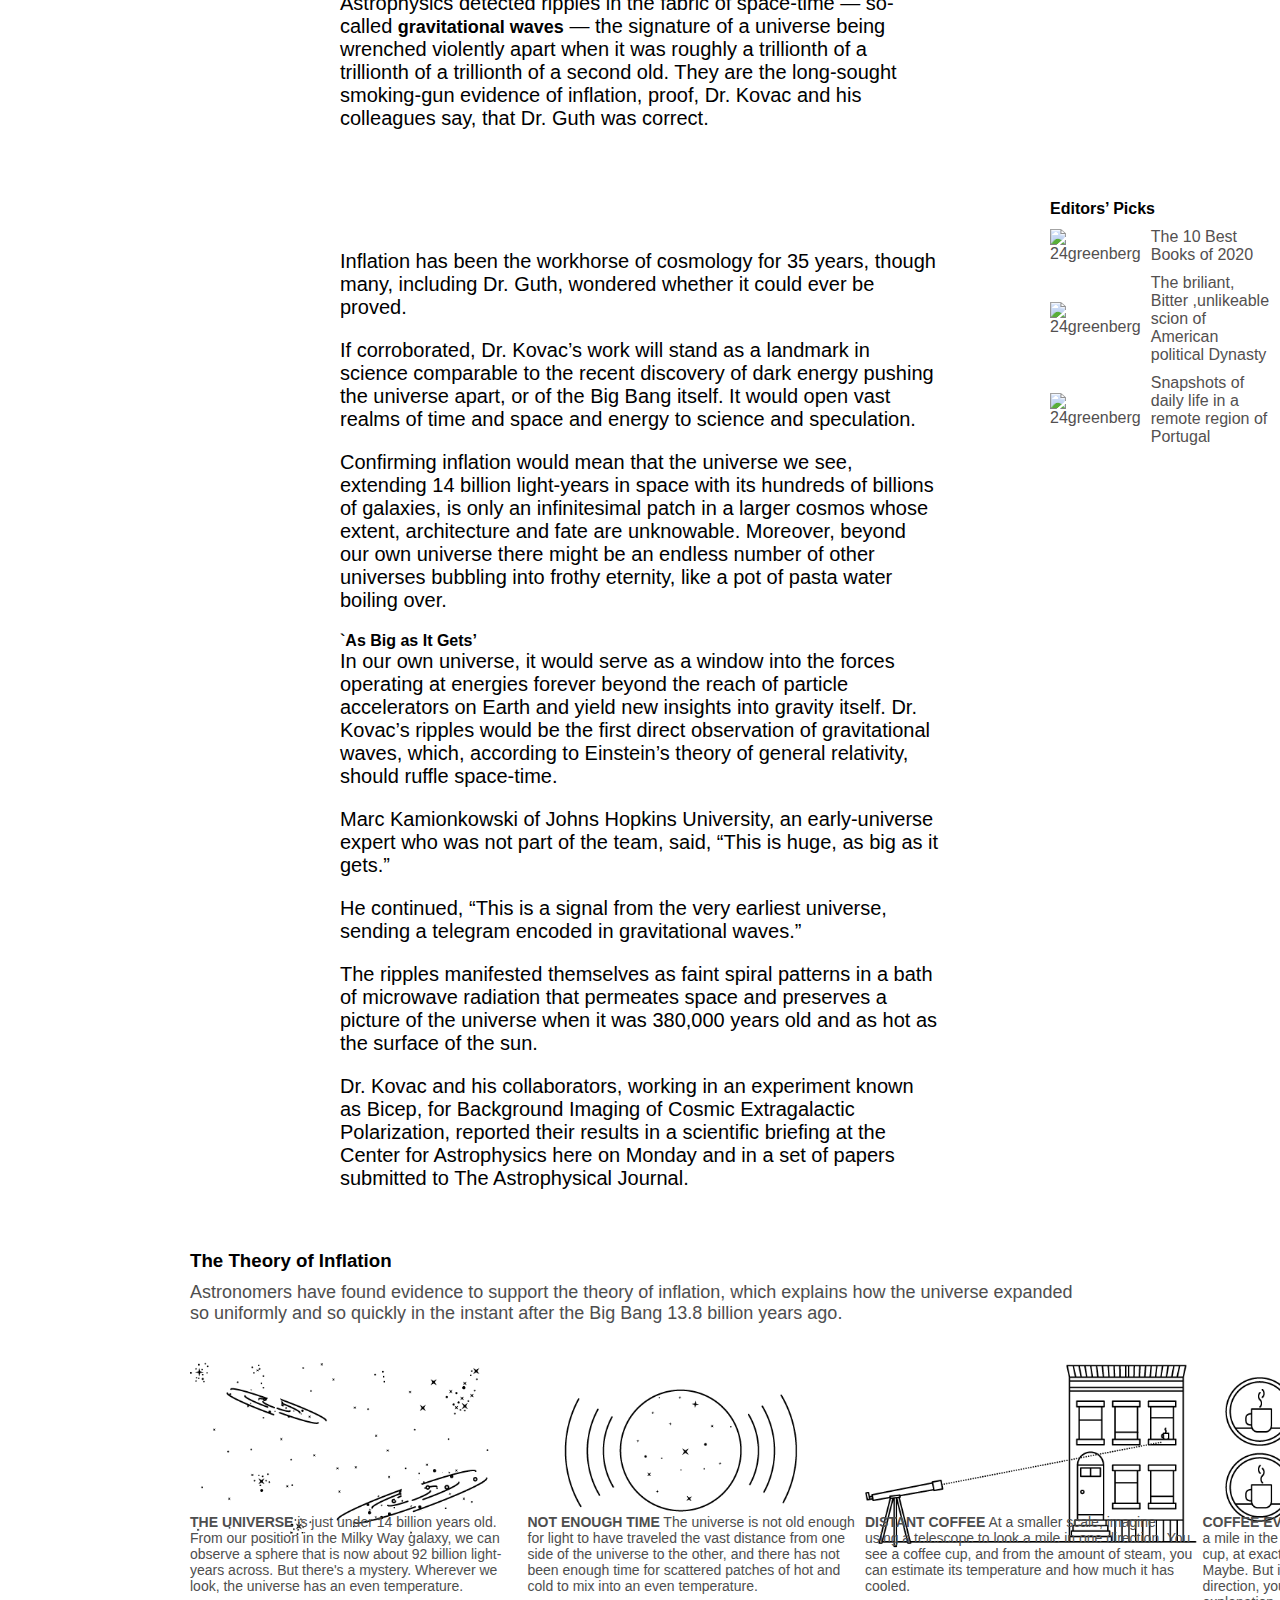
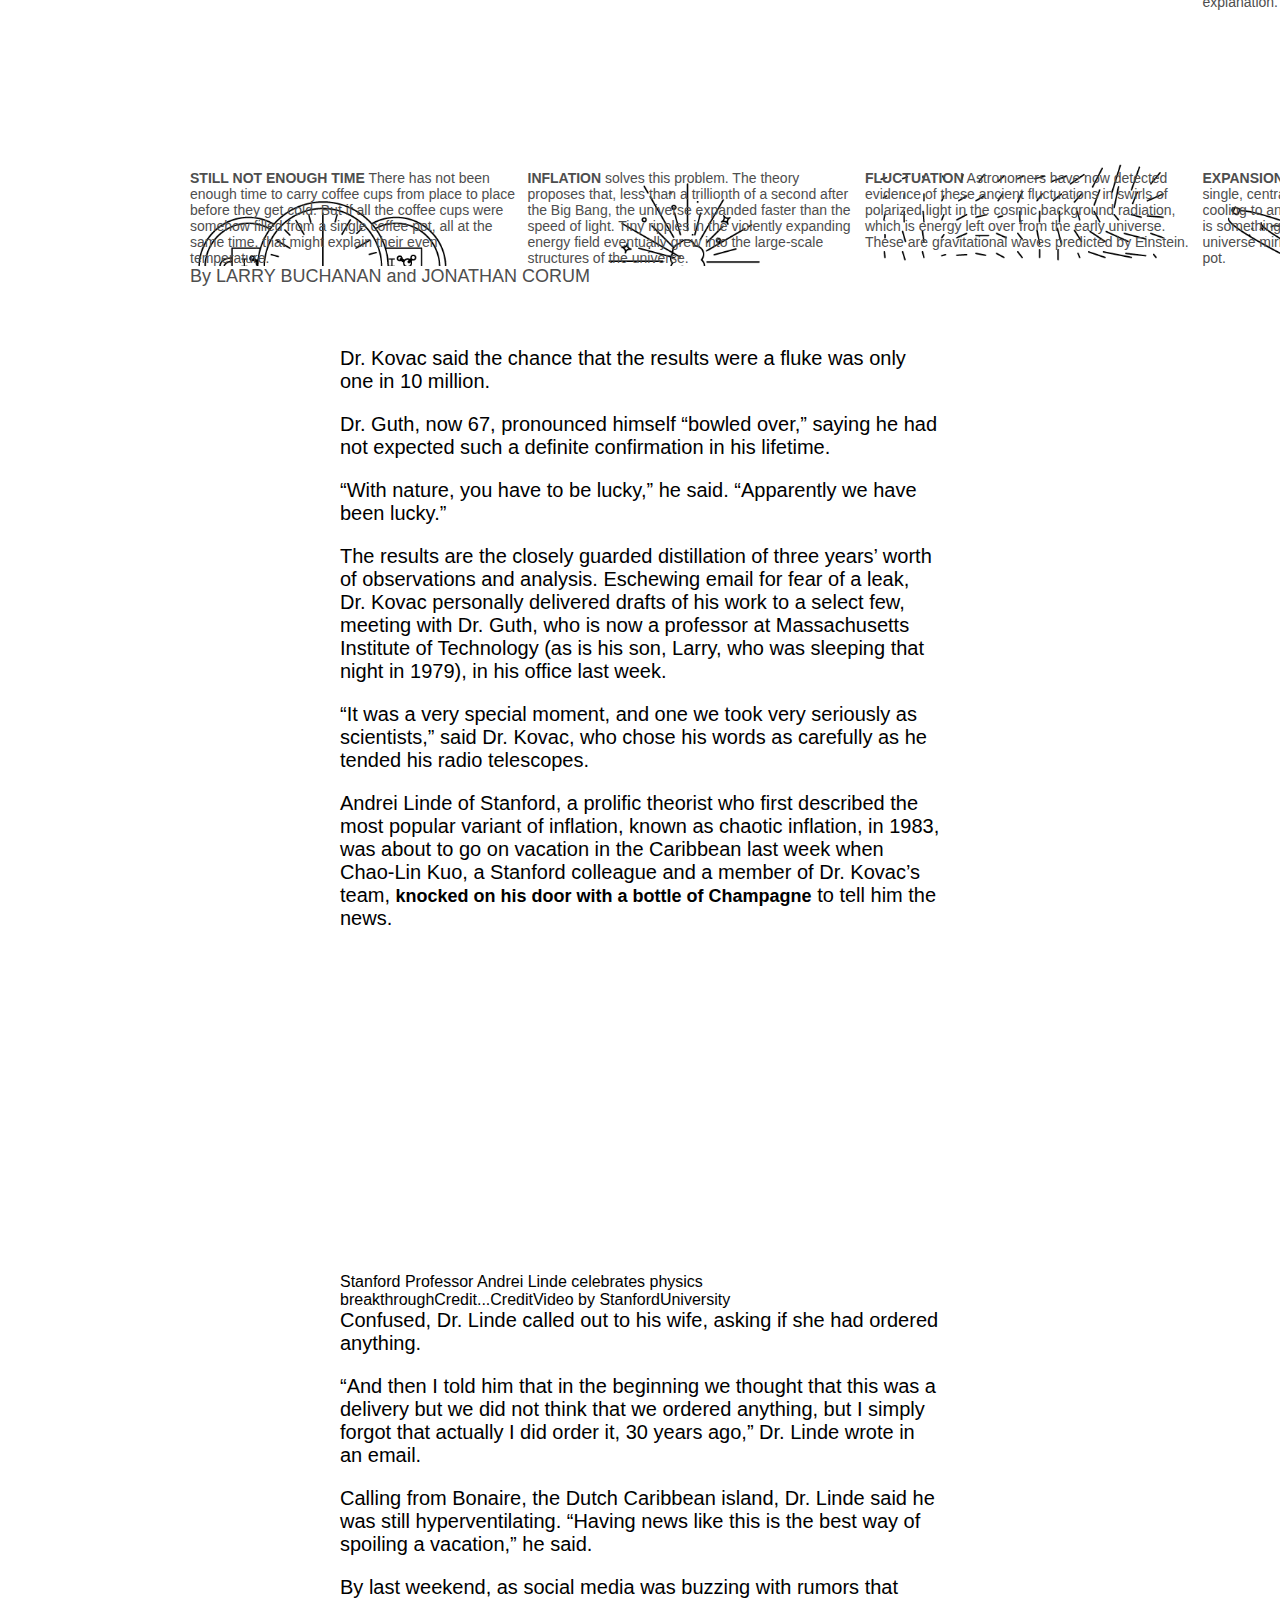
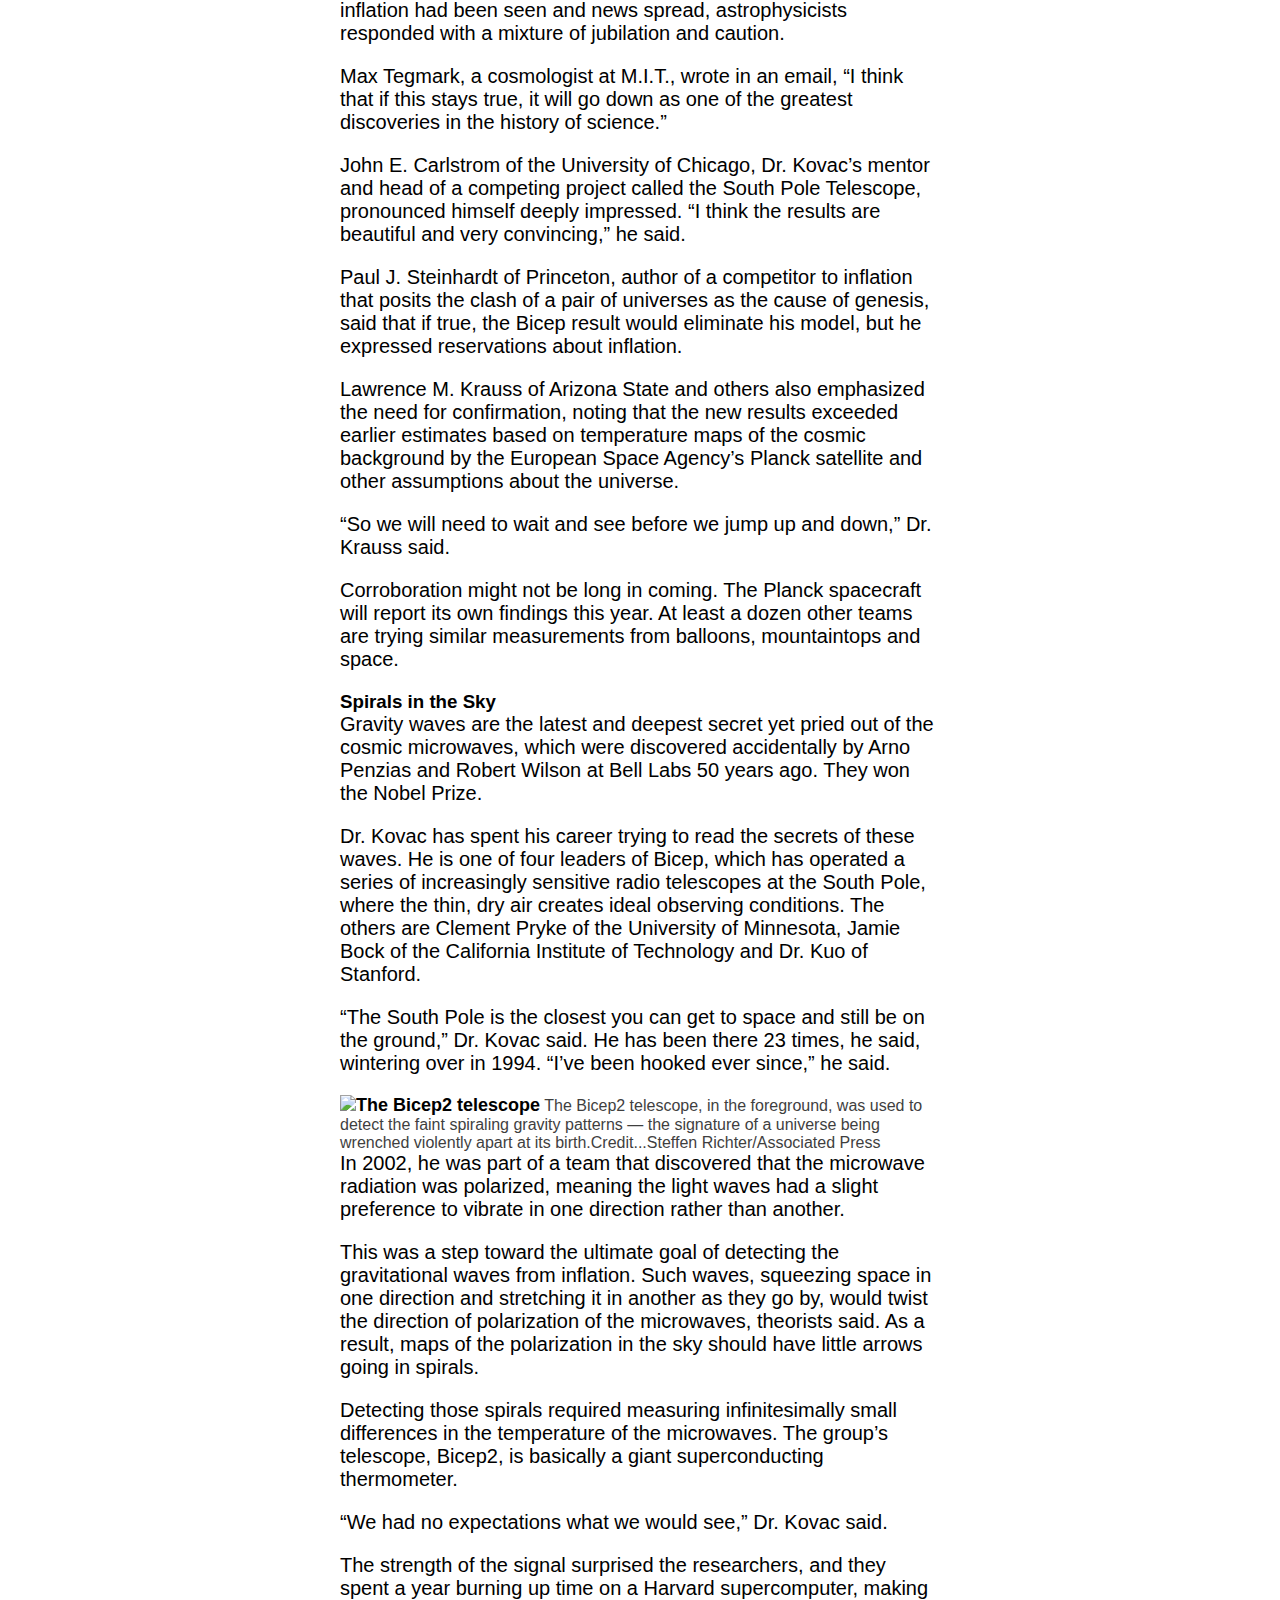
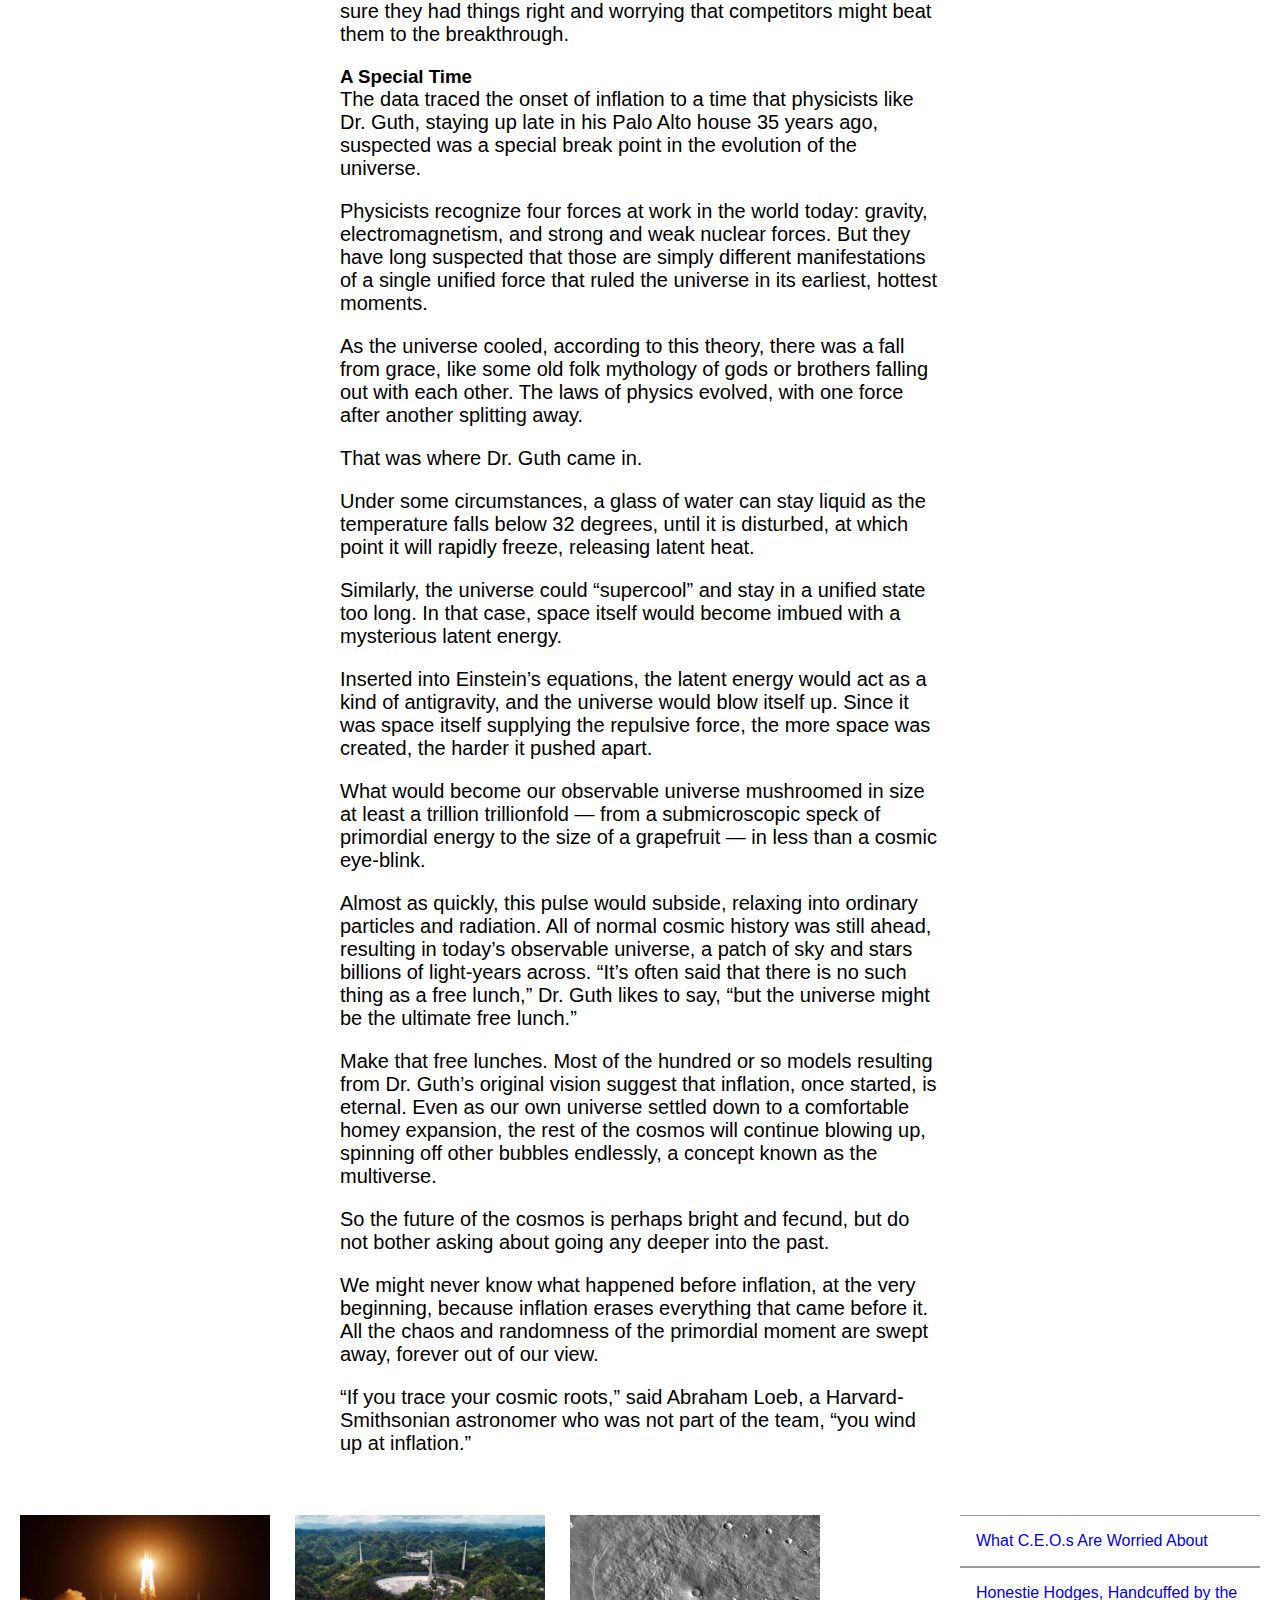
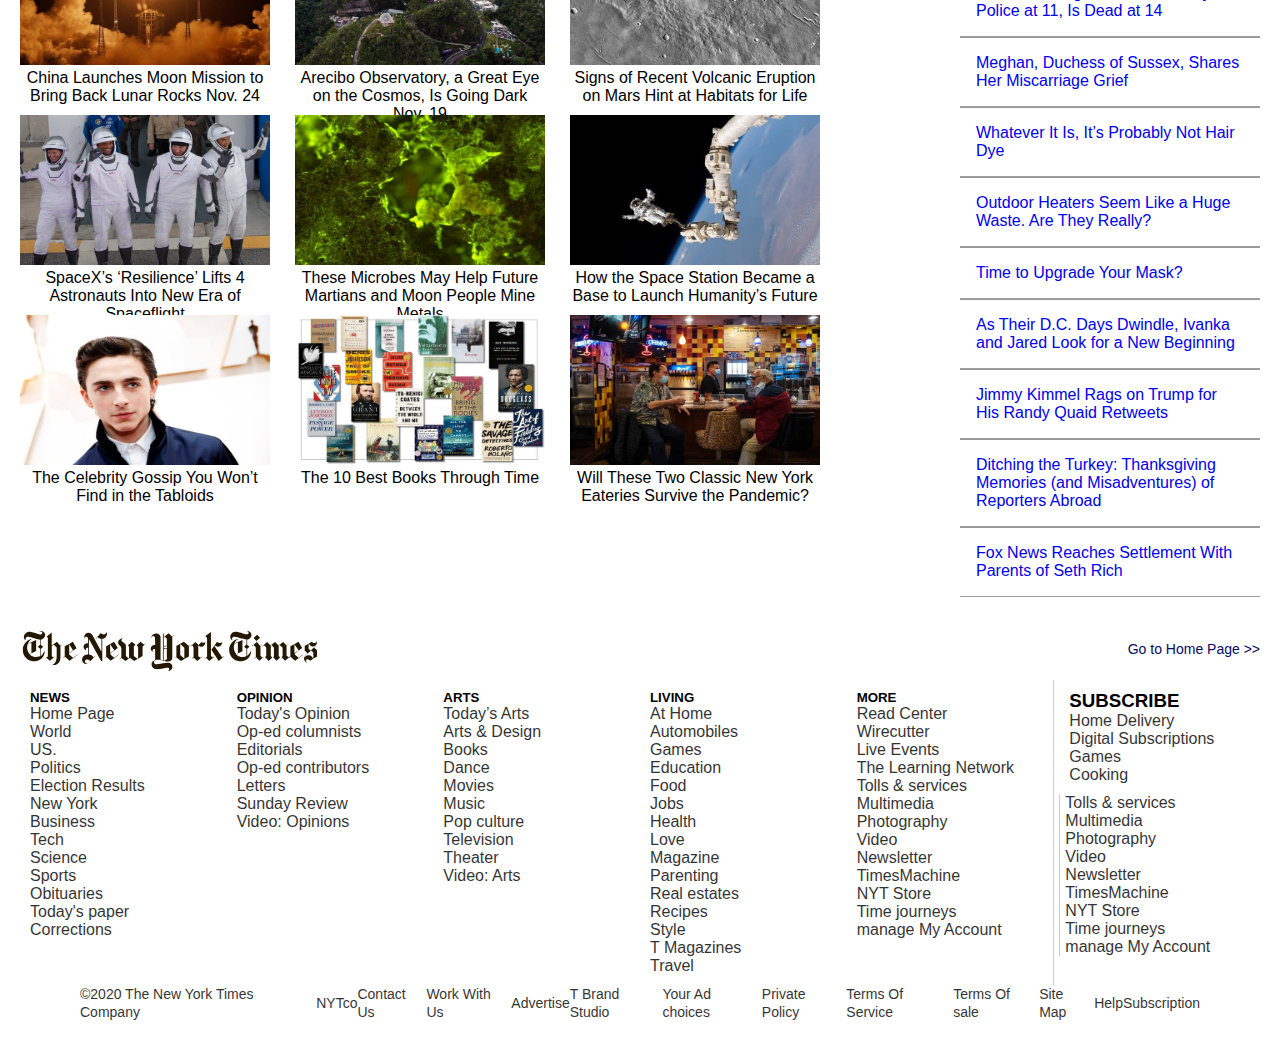
==== commit 933080da: "add changes to the index.html and styles.css" ====
--- a/index.html
+++ b/index.html
@@ -27,17 +27,19 @@
       <div class="descripe-image">
         <img src="./images/18cosmos-superJumbo.jpg" alt="Space Ripples Reveal Big Bang’s Smoking Gun" height="500" width="900" />
       </div>
-      <p>Alan Guth was one of the first physicists to hypothesize the existence of inflation, which explains how the universe expanded so uniformly and so quickly in the instant after the Big Bang 13.8 billion years ago.Credit...Rick Friedman for The New York Times</p>
+      <figcaption> Alan Guth was one of the first physicists to hypothesize the existence of inflation, which explains how the universe expanded so uniformly and so quickly in the instant after the Big Bang 13.8 billion years ago.Credit...Rick Friedman for The New York Times</figcaption>
    </section>
    <section class="section2">
      <h4>By<a href="#"> Dennis Overbye</a></h4>
        <div class="article-nav">
         <ul>
           <li><span>March 17, 2014</span></li>
-          <li><a href="#"><img src="./images/facebook-brands.svg" alt="facebook-brands" height="20" width="20" /></a></li>
-          <li><a href="#"><img src="./images/twitter-brands.svg" alt="twitter-brands" height="20" width="20" /></a></li>
-          <li><a href="#"><img src="./images/envelope-solid.svg" alt="envelope-solid" height="20" width="20" /></a></li>
-          <li><a href="#"><img src="./images/share-solid.svg" alt="share-solid" height="20" width="20" /></a></li>
+          <li><a href="#"><img src="./images/facebook-brands.svg" alt="facebook-brands" height="15" width="15" /></a></li>
+          <li><a href="#"><img src="./images/twitter-brands.svg" alt="twitter-brands" height="15" width="15" /></a></li>
+          <li><a href="#"><img src="./images/envelope-solid.svg" alt="envelope-solid" height="15" width="15" /></a></li>
+          <li><a href="#"><img src="./images/share-solid.svg" alt="share-solid" height="15" width="15" /></a></li>
+          <li><a href="#"><img src="./images/bookmark-regular.svg" alt="envelope-solid" height="15" width="15" /></a></li>
+          <li><a href="#"><img src="./images/comment-regular.svg" alt="share-solid" height="15" width="15" /></a></li>
         </ul>
       </div>
      
@@ -159,23 +161,6 @@
 
 <section class="suggested">
   <div class="new-letters">
-    <div class="main-card-suggest">
-      <div class="letters-card-suggest">
-        <h3>Breaking News</h3>
-         <p>Alert when important news breaks around the world</p>
-         <a href="#">see the latest</a>
-      </div>
-      <div class="letters-card-suggest">
-        <h3>At Home</h3>
-        <p>our biggest suggesitions for how to live a full and cultured life during the pandemic, at home</p>
-        <a href="#">see the latest</a>
-     </div>
-     <div class="letters-card-suggest">
-       <h3>The Morning</h3>
-      <p>Make sense of days news and ideas.</p>
-      <a href="#">see the latest</a>
-   </div>
-    </div>
     <div class="main-card">
       <div class="letters-card">
          <img height="150" width="250" src="./images/card1.jpg" alt="card1">
--- a/styles.css
+++ b/styles.css
@@ -77,10 +77,10 @@
 }
 
 .section1 h3 {
-  font-size: 33px;
+  font-size: 40px;
   font-family: nyt-cheltenham, georgia, "times new roman", times, serif;
   font-style: italic;
-  padding-top: 80px;
+  padding-top: 100px;
   padding-bottom: 20px;
   font-weight: 700;
   line-height: 48px;
@@ -88,10 +88,11 @@
   margin-left: 150px;
 }
 
-.section1 p {
-  text-align: center;
+.section1 figcaption{
   color: gray;
   padding-top: 10px;
+  width: 80%;
+  font-size: 14px;
 }
 
 .aside-content {
@@ -137,6 +138,9 @@
   display: flex;
   justify-content: space-between;
   margin-top: 20px;
+  padding-top: 20px;
+  padding-bottom: 20px;
+
 }
 
 .article-nav ul li:first-child {
@@ -183,12 +187,7 @@
   text-decoration: none;
   height: 20px;
   width: 20px;
-  border-radius: 50%;
-  background-color: gray;
-}
-
-.section2 .article-nav ul a:hover {
-  background-color: rgba(0, 0, 0, 0.3);
+  padding-left: 15px;
 }
 
 .aside-content p {
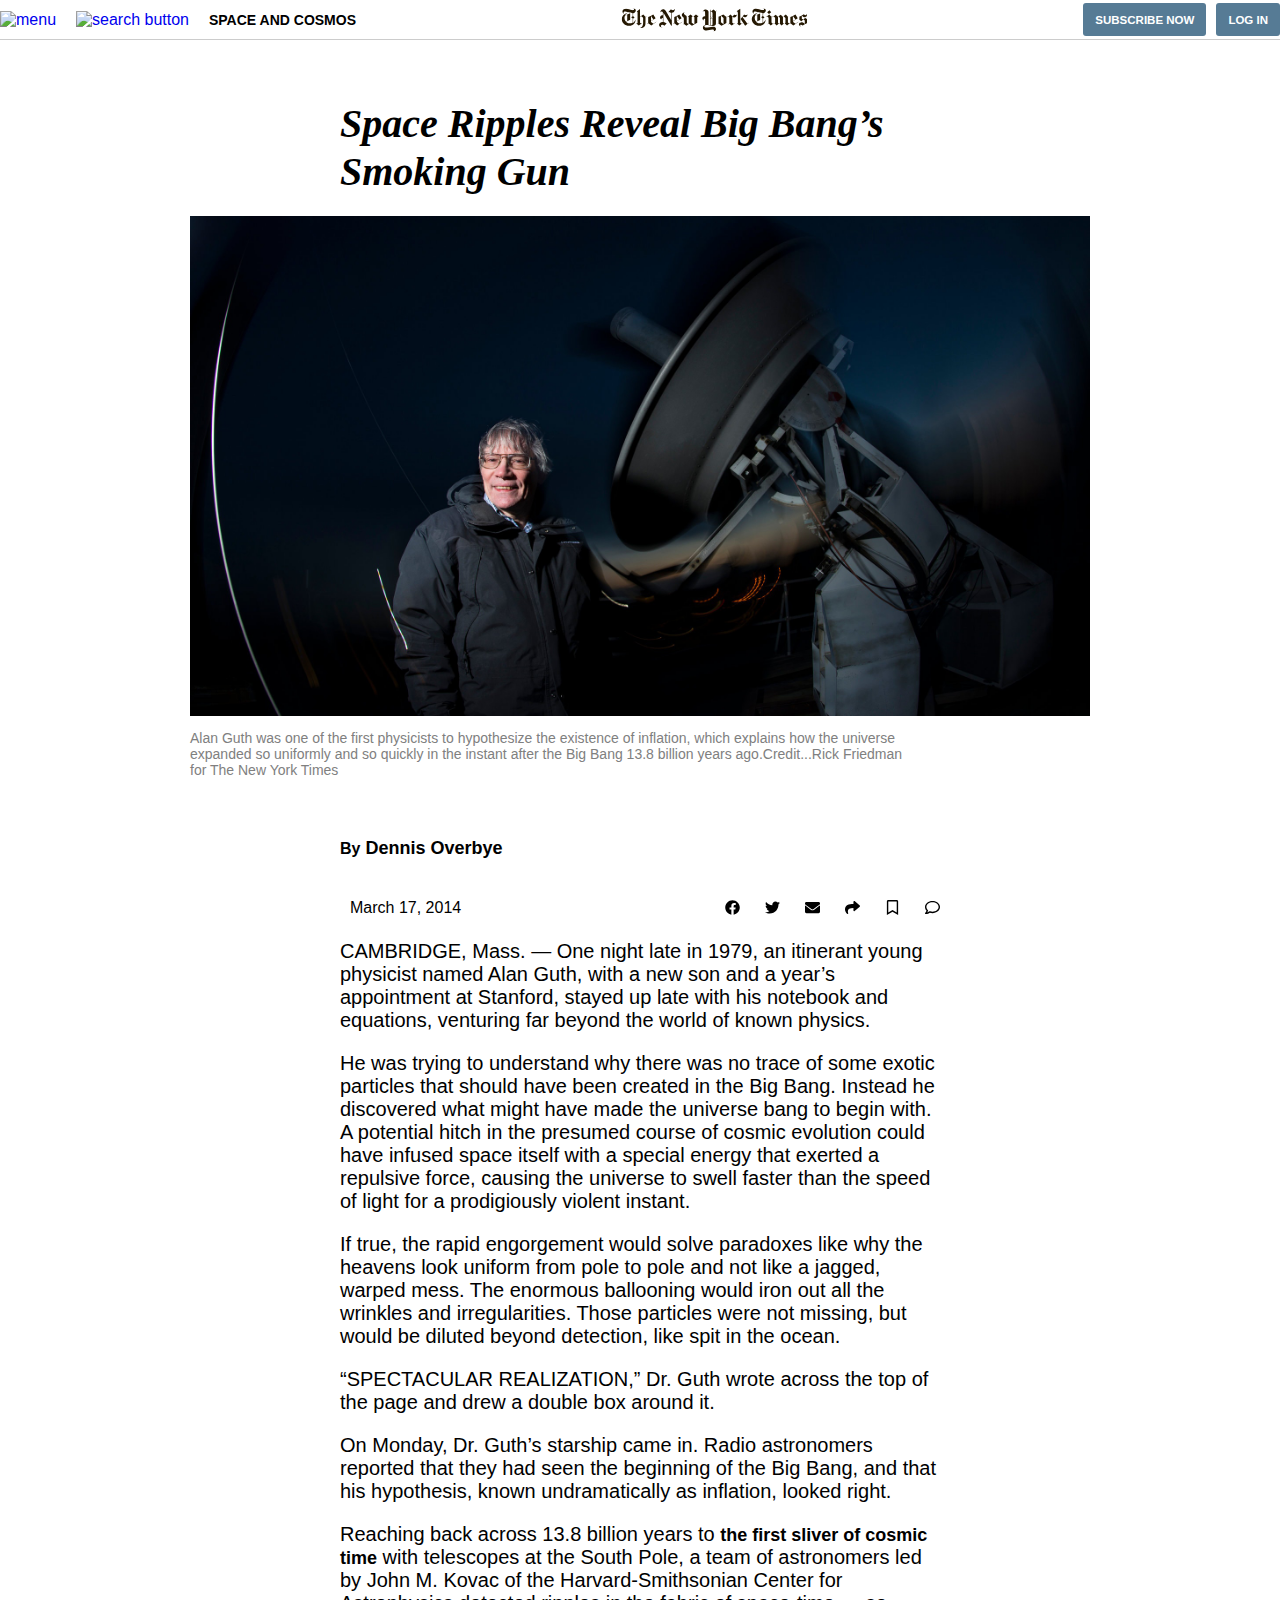
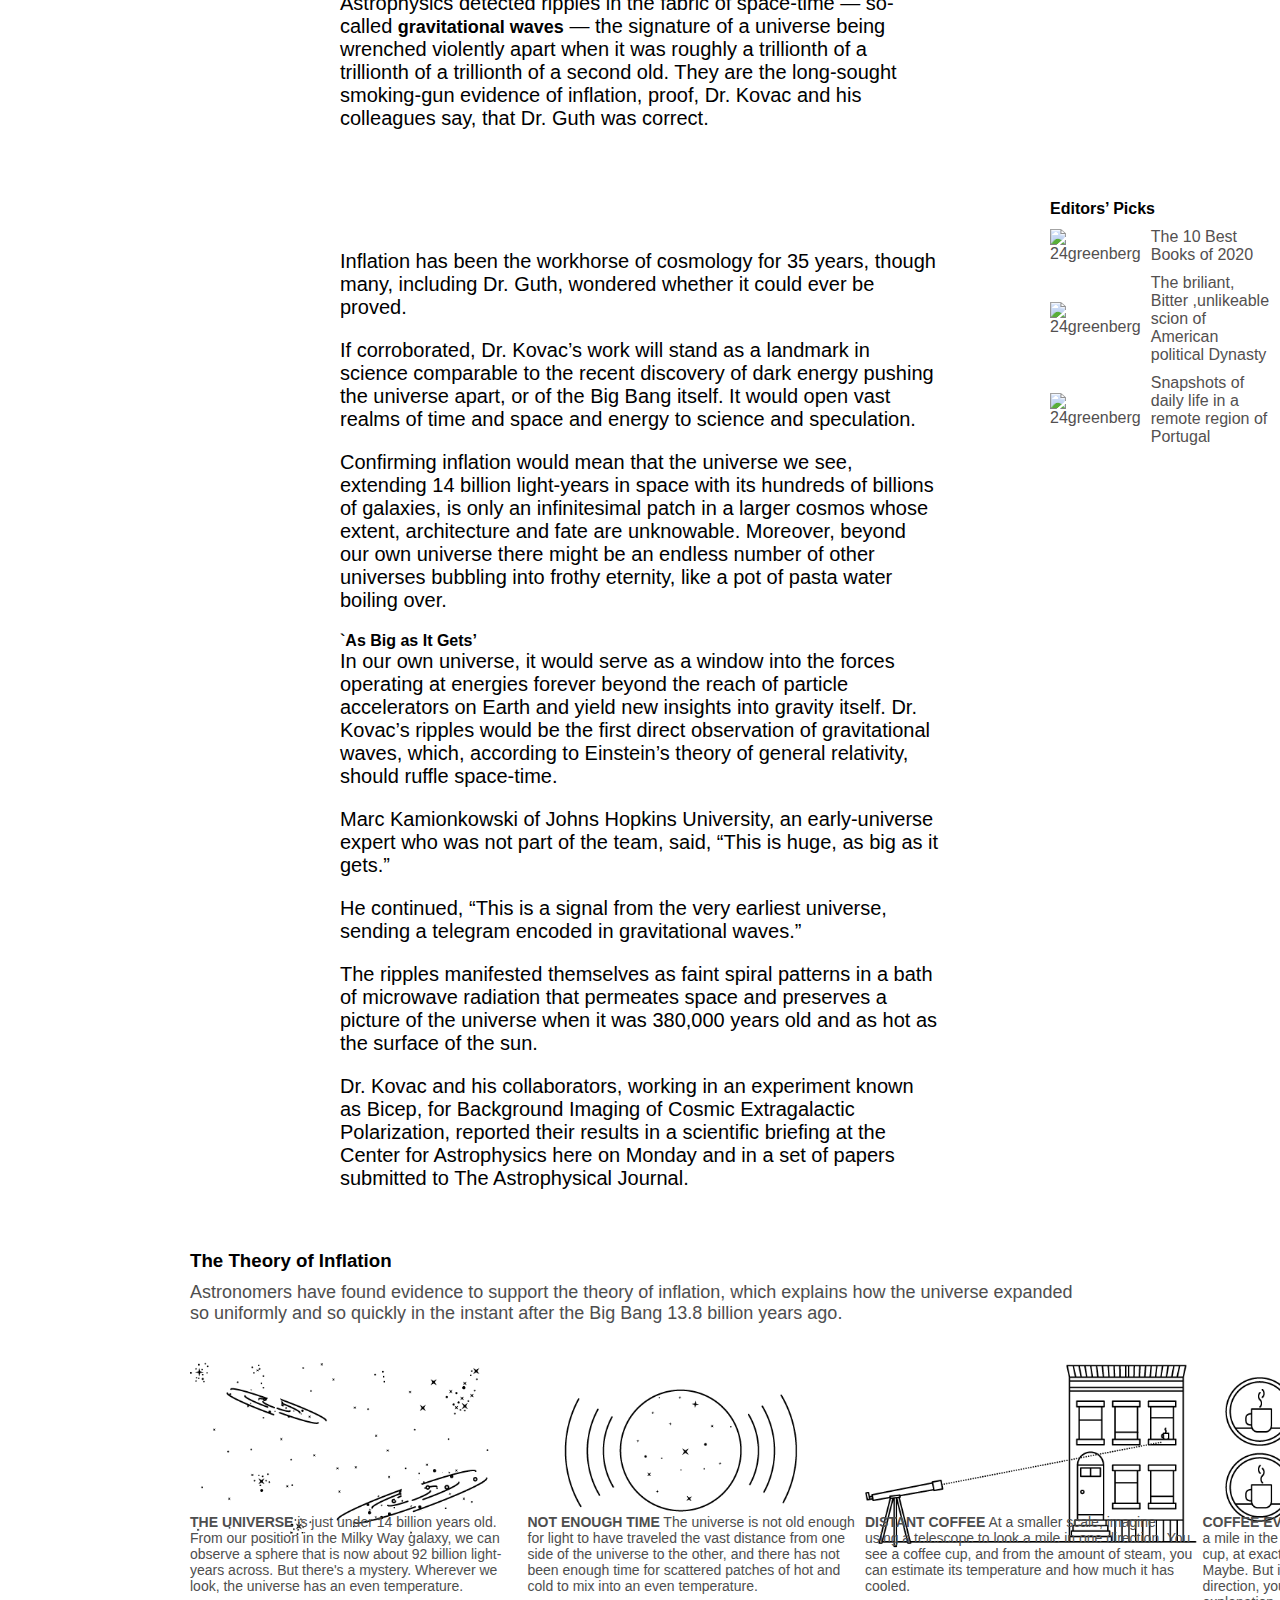
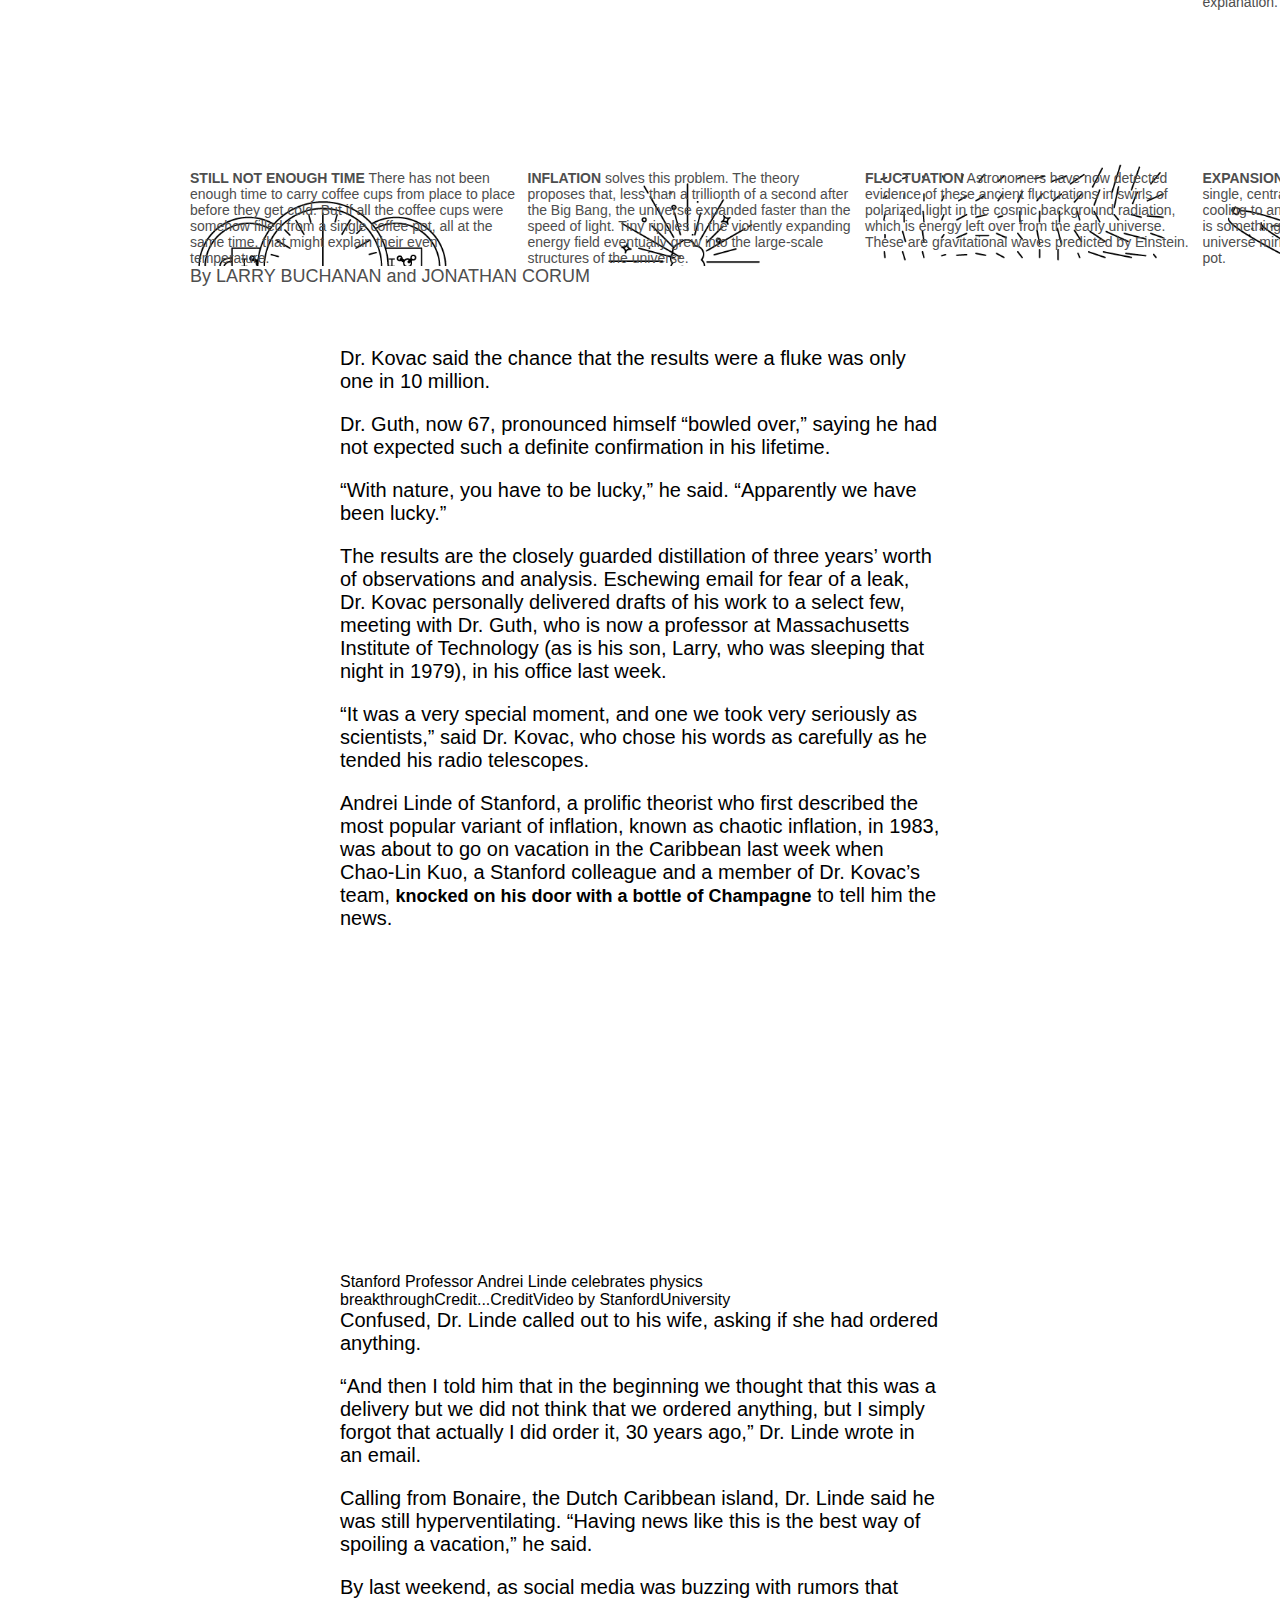
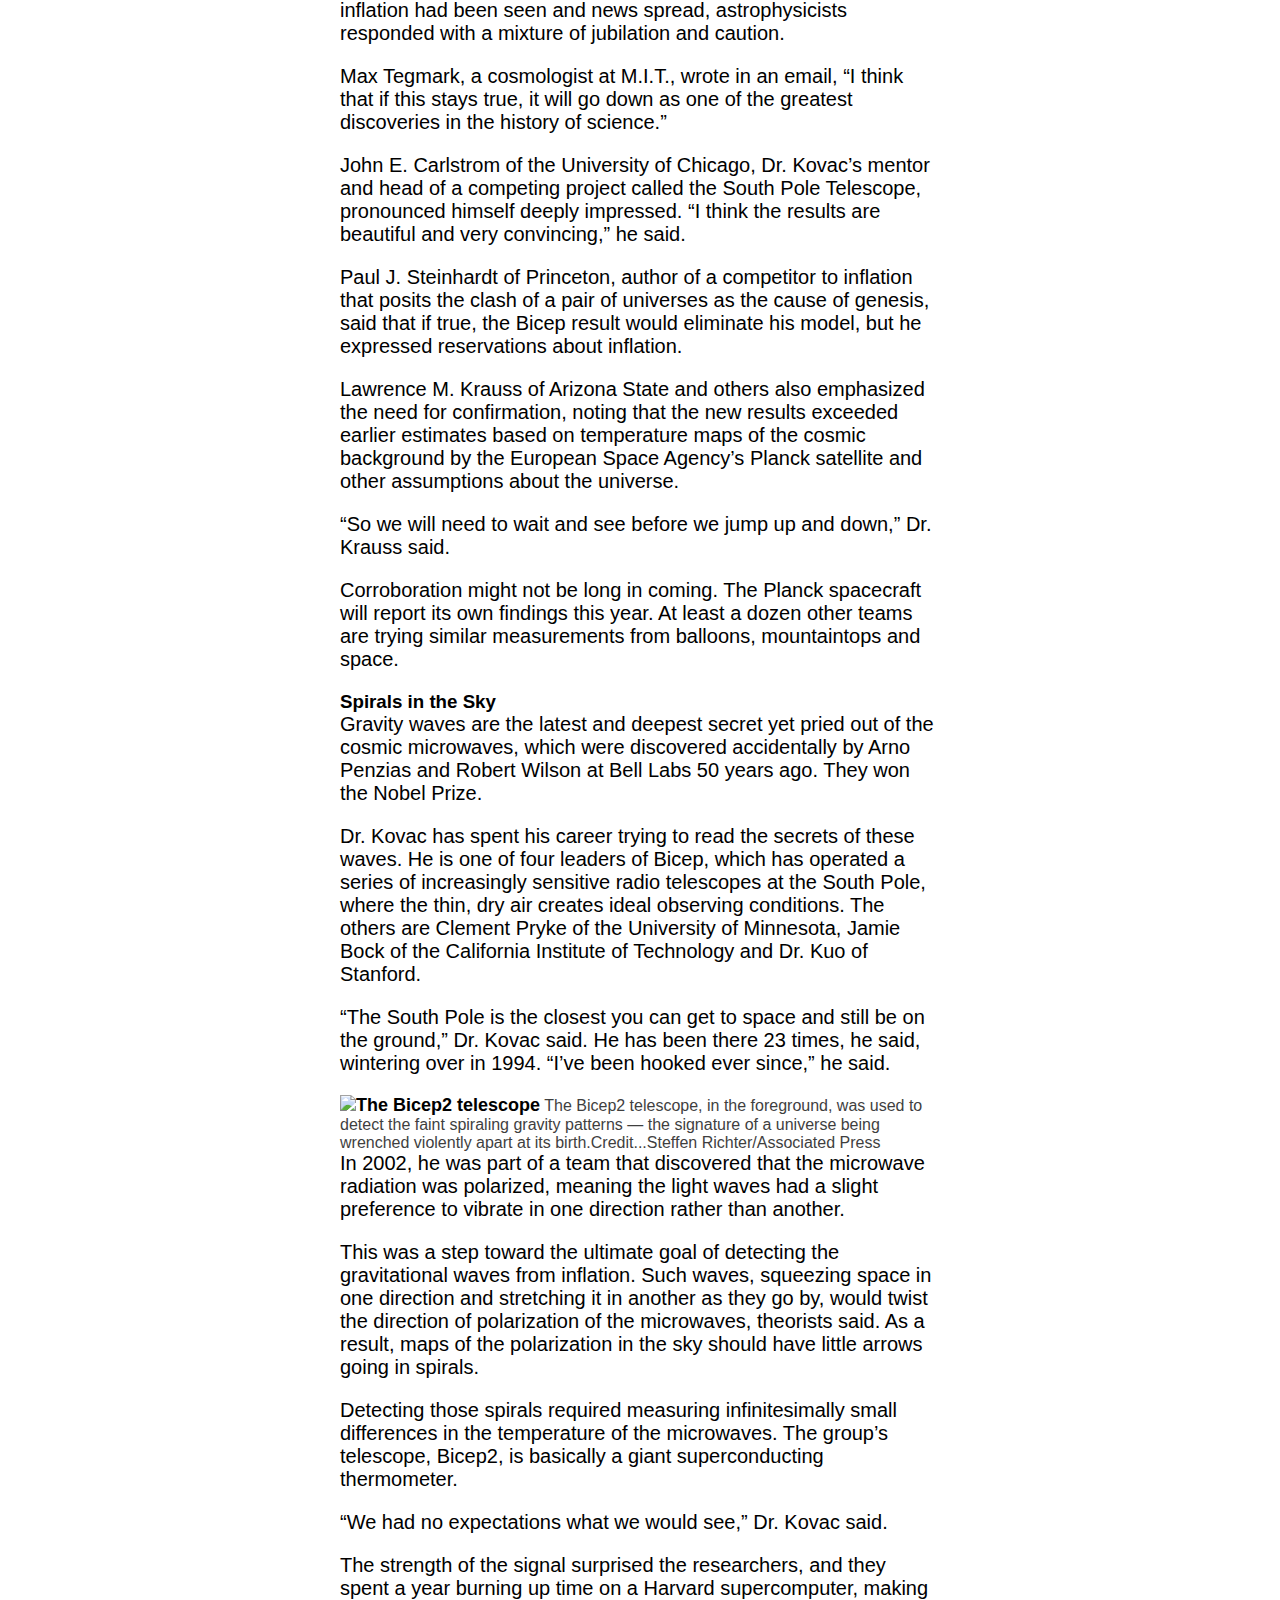
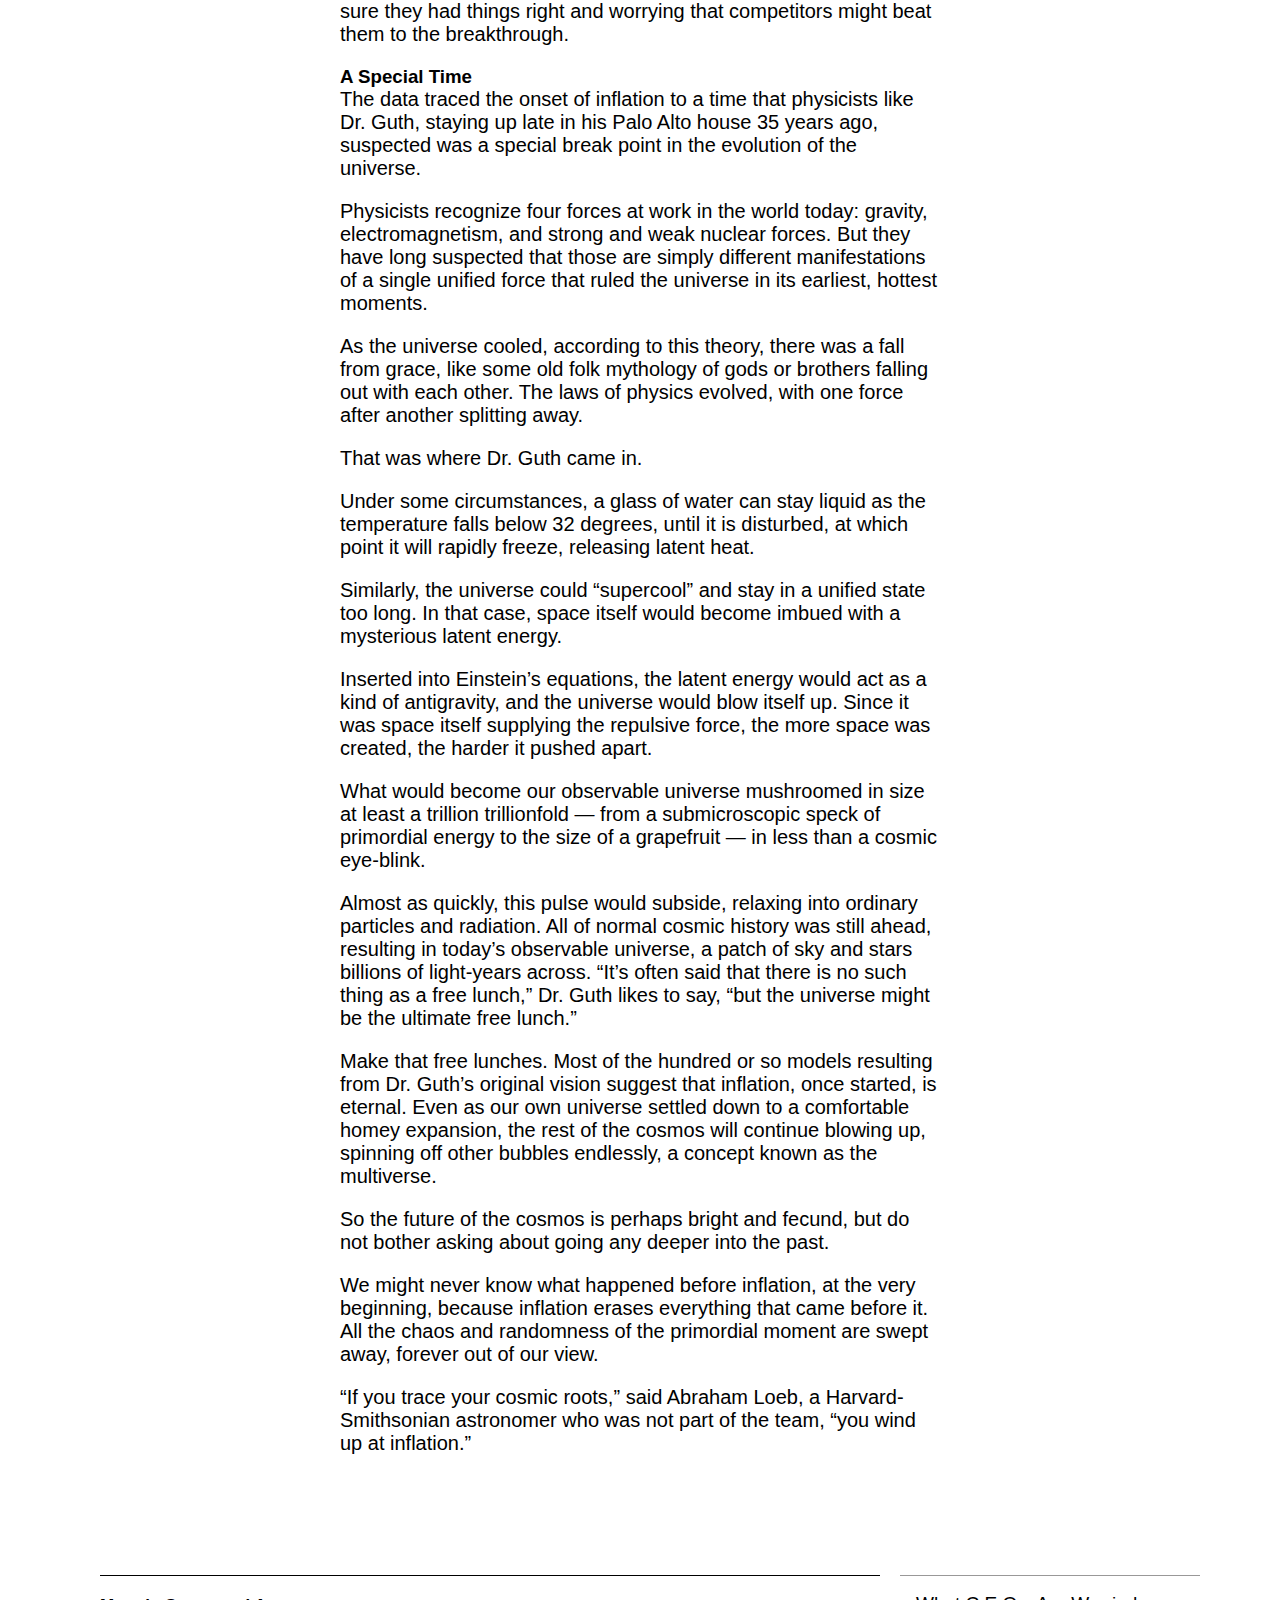
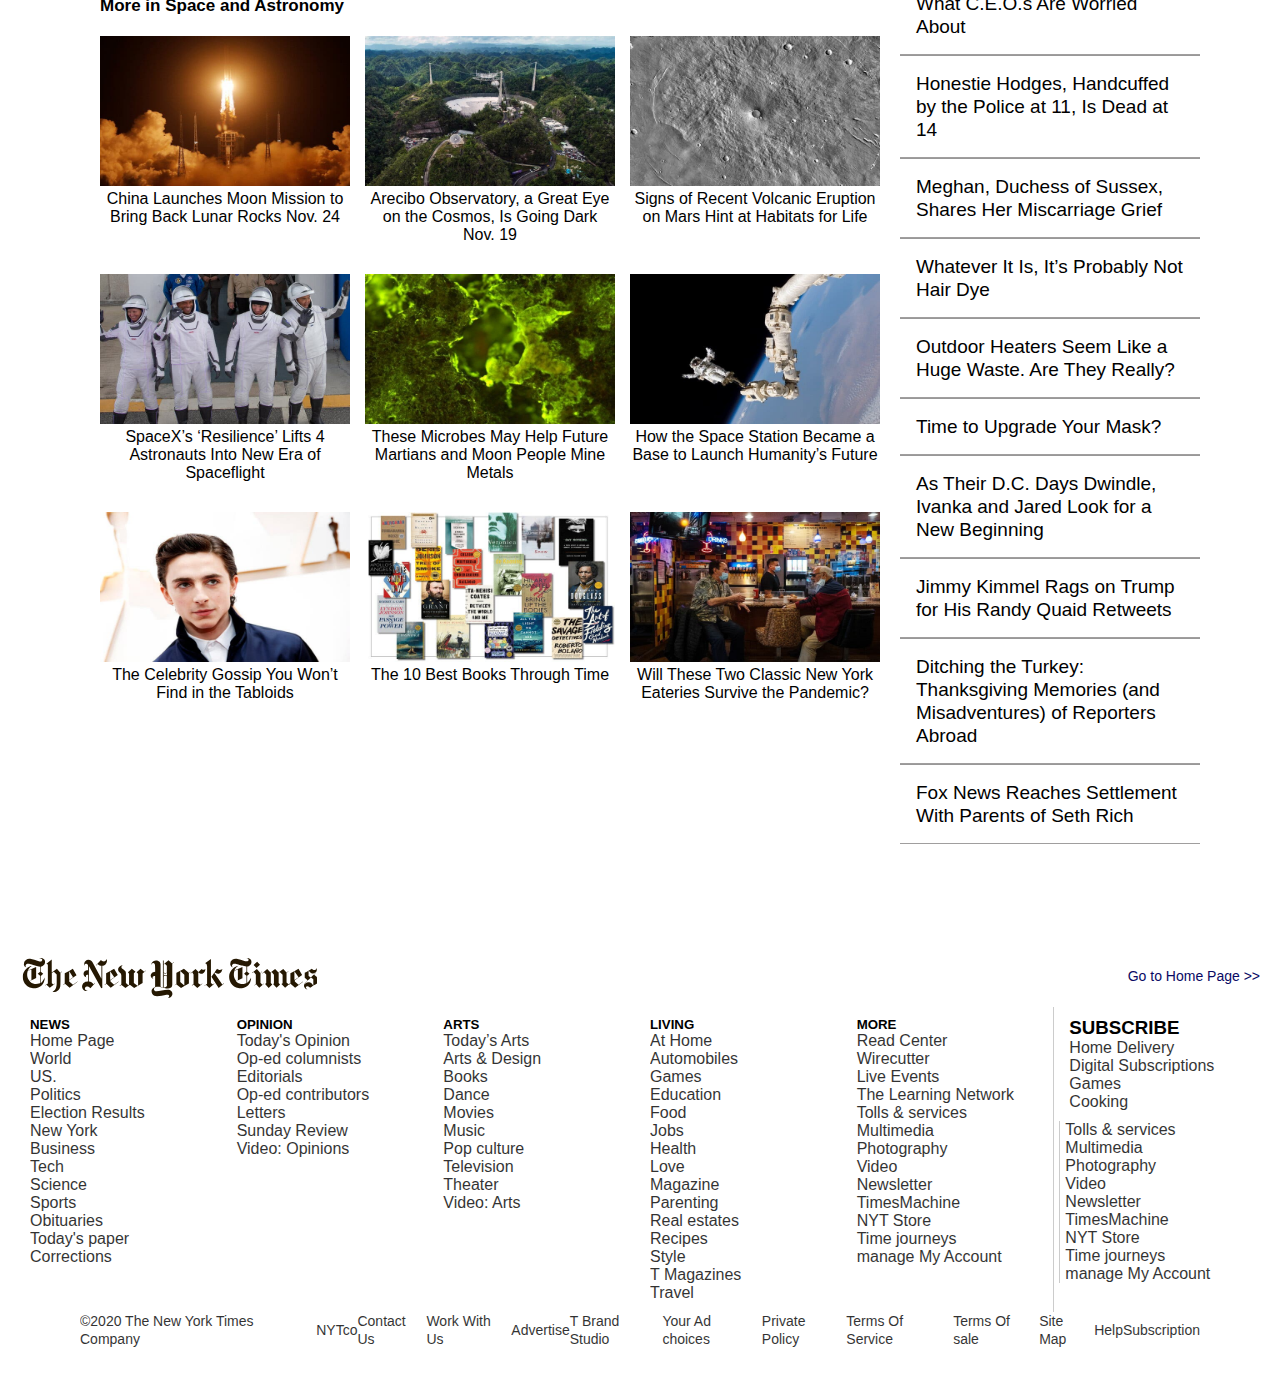
==== commit 7fe6d035: "modify index.html and styles.css" ====
--- a/index.html
+++ b/index.html
@@ -161,6 +161,7 @@
 
 <section class="suggested">
   <div class="new-letters">
+    <a href="#" class="astronomy-link">More in Space and Astronomy</a>
     <div class="main-card">
       <div class="letters-card">
          <img height="150" width="250" src="./images/card1.jpg" alt="card1">
--- a/styles.css
+++ b/styles.css
@@ -88,7 +88,7 @@
   margin-left: 150px;
 }
 
-.section1 figcaption{
+.section1 figcaption {
   color: gray;
   padding-top: 10px;
   width: 80%;
@@ -140,7 +140,6 @@
   margin-top: 20px;
   padding-top: 20px;
   padding-bottom: 20px;
-
 }
 
 .article-nav ul li:first-child {
@@ -238,7 +237,7 @@
 .suggested {
   display: grid;
   grid-template-columns: 3fr 1fr;
-  margin: 20px;
+  margin: 100px;
 }
 
 .section3 .inflation div {
@@ -253,30 +252,32 @@
 }
 
 .suggested .new-letters {
-  width: 800px;
-  display: flex;
-  flex-direction: column;
-}
-
-.suggested .new-letters .main-card,
-.suggested .new-letters .main-card-suggest {
+  width: 780px;
+  display: flex;
+  flex-direction: column;
+  border-top: 1px solid black;
+  padding-top: 20px;
+}
+
+.suggested .new-letters .astronomy-link {
+  text-decoration: none;
+  color: black;
+  margin-bottom: 20px;
+  font-weight: 600;
+  font-size: 17px;
+}
+
+.suggested .new-letters .astronomy-link:hover {
+  text-decoration: underline;
+}
+
+.suggested .new-letters .main-card {
   display: flex;
   justify-content: space-between;
-}
-
-.suggested .new-letters .main-card-suggest .letters-card-suggest {
-  height: 200px;
-  width: 250px;
-  margin-bottom: 50px;
-  border-radius: 0.5%;
-}
-
-.suggested .new-letters .main-card-suggest .letters-card-suggest:hover {
-  box-shadow: rgba(0, 0, 0, 0.2) 2px 2px 2px 2px;
+  padding-bottom: 30px;
 }
 
 .suggested .new-letters .main-card .letters-card {
-  height: 200px;
   width: 250px;
 }
 
@@ -291,18 +292,11 @@
   text-decoration: none;
 }
 
-.suggested .new-letters .main-card .letters-card-suggest a {
-  display: block;
-  text-align: center;
-  text-decoration: none;
-  color: black;
-}
-
 .suggested .most-popular {
   display: flex;
   flex-direction: column;
-  align-items: center;
-  margin-left: 60px;
+  margin-left: 20px;
+  width: 450px;
 }
 
 .suggested .most-popular div {
@@ -312,6 +306,14 @@
   border-bottom: 0.5px rgb(160, 158, 158) solid;
 }
 
+.suggested .most-popular div a {
+  text-decoration: none;
+  font-size: 19px;
+  line-height: 23px;
+  font-weight: 500;
+  color: black;
+}
+
 .details {
   display: flex;
   flex-direction: column;
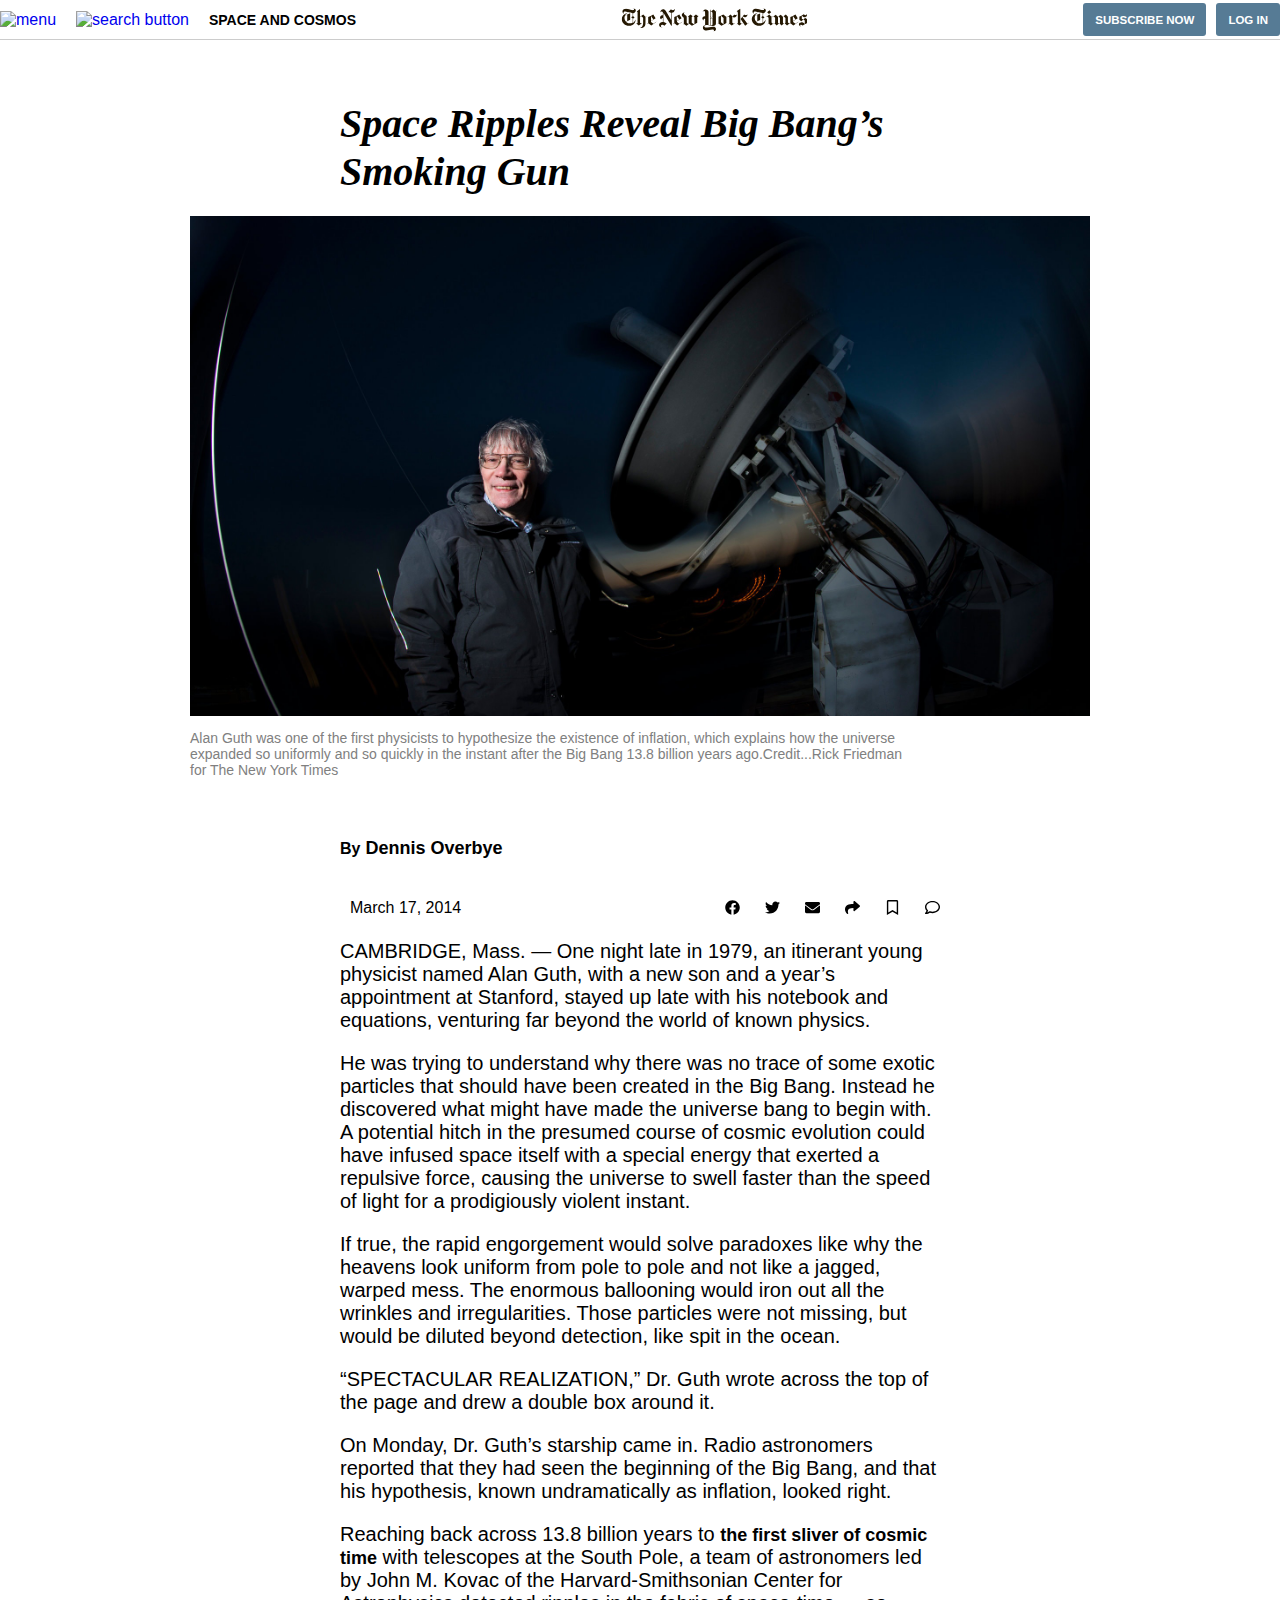
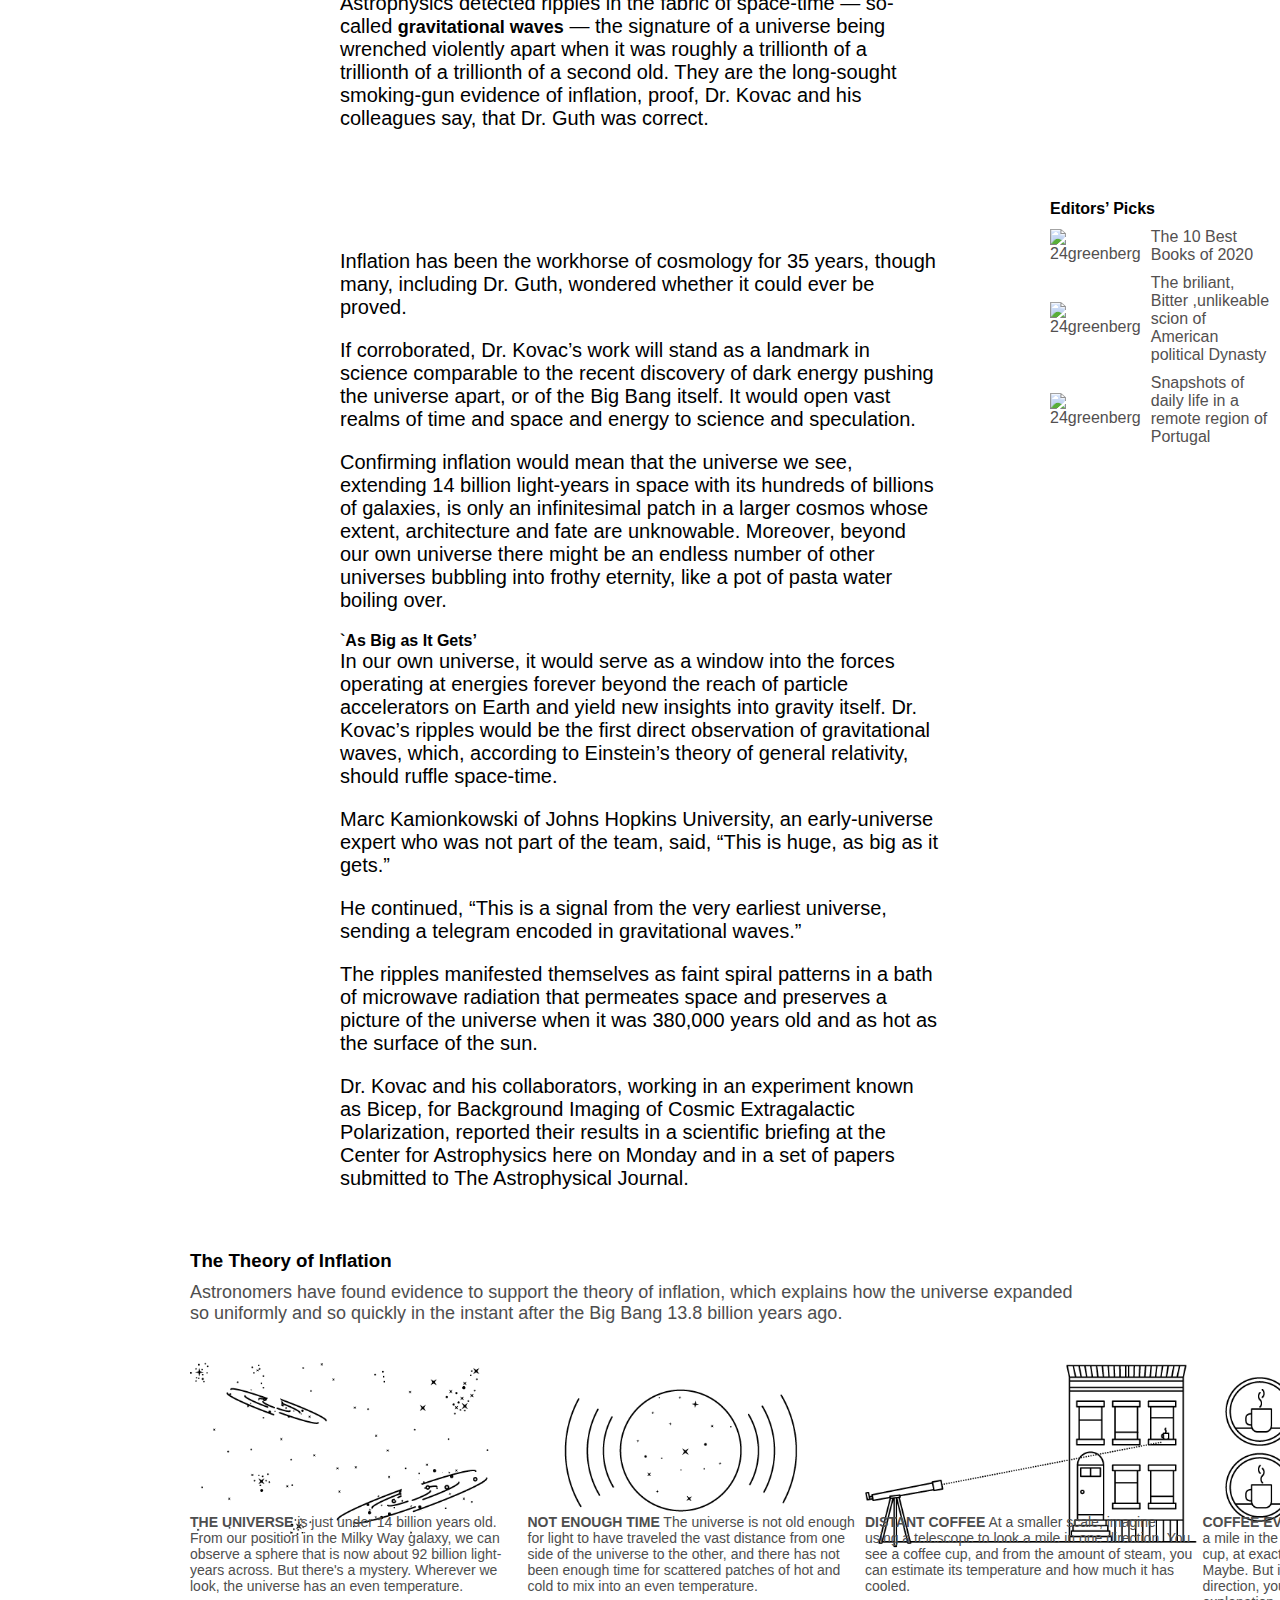
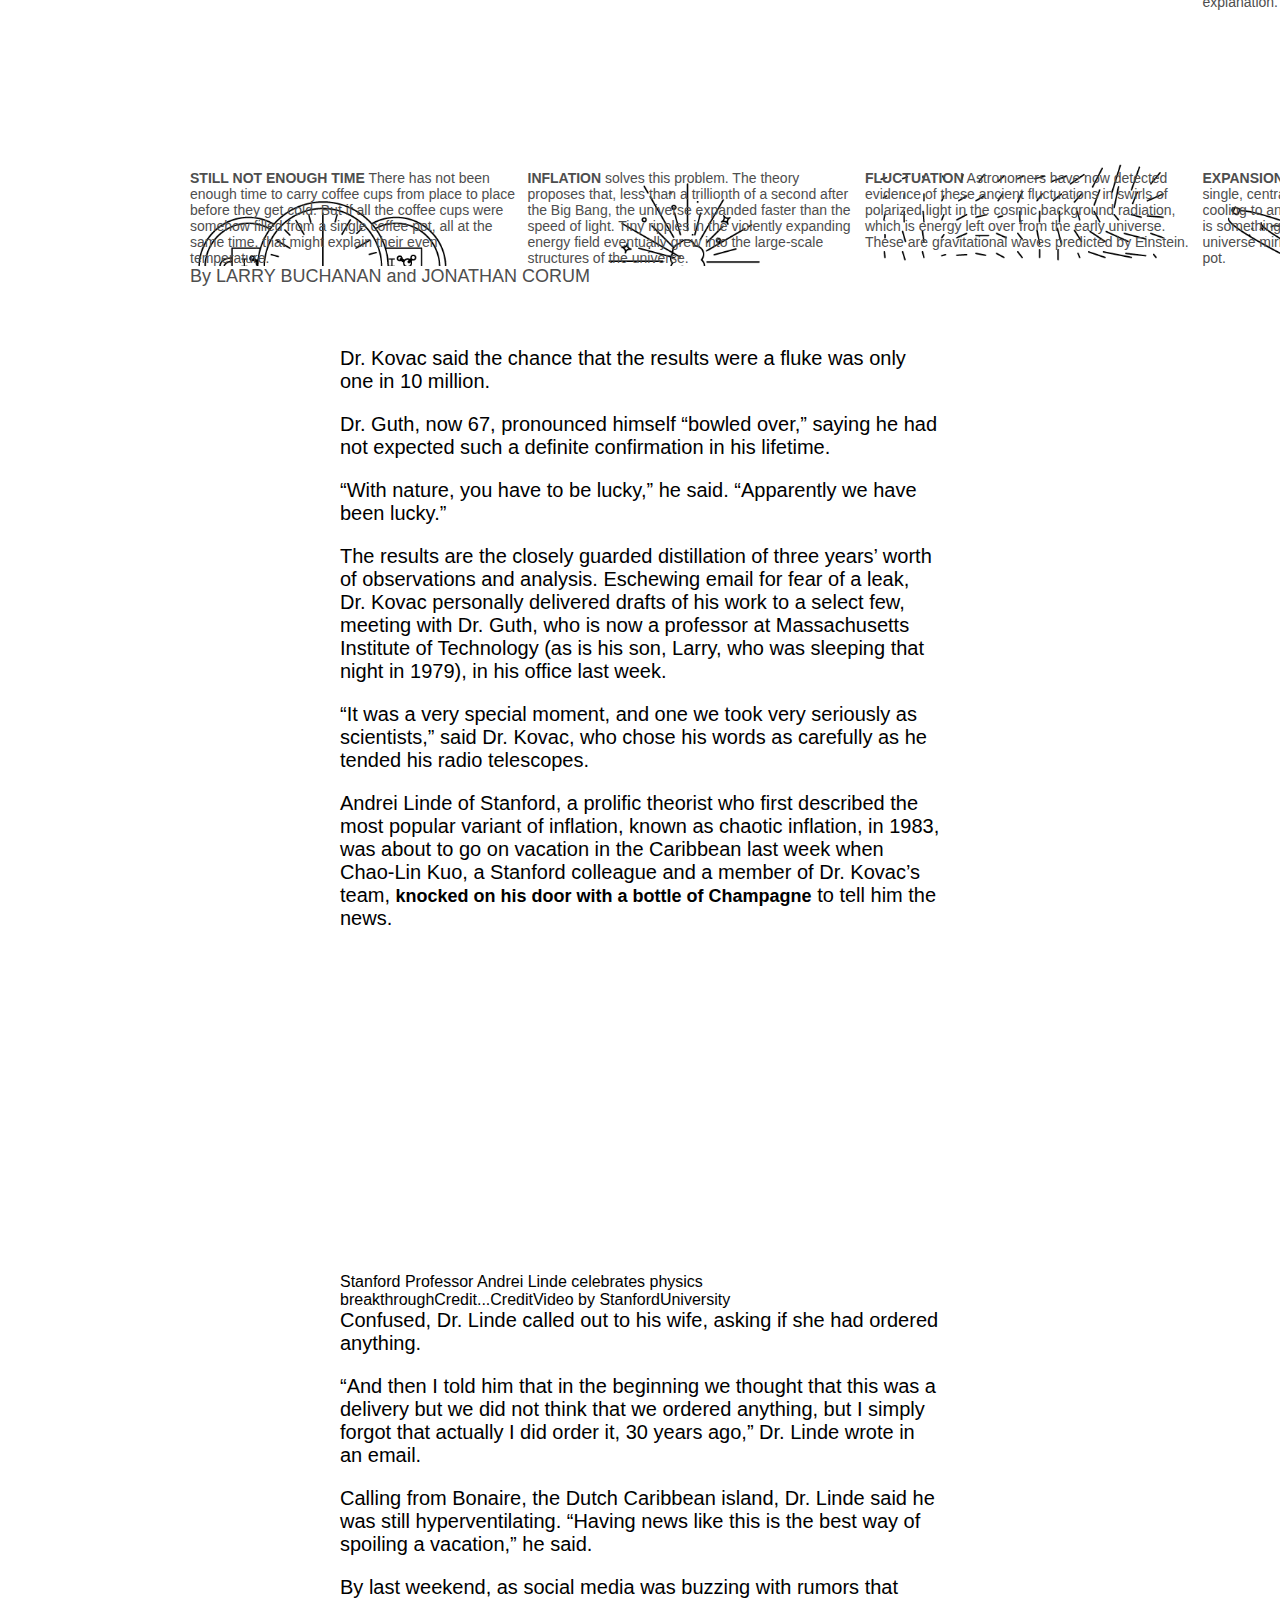
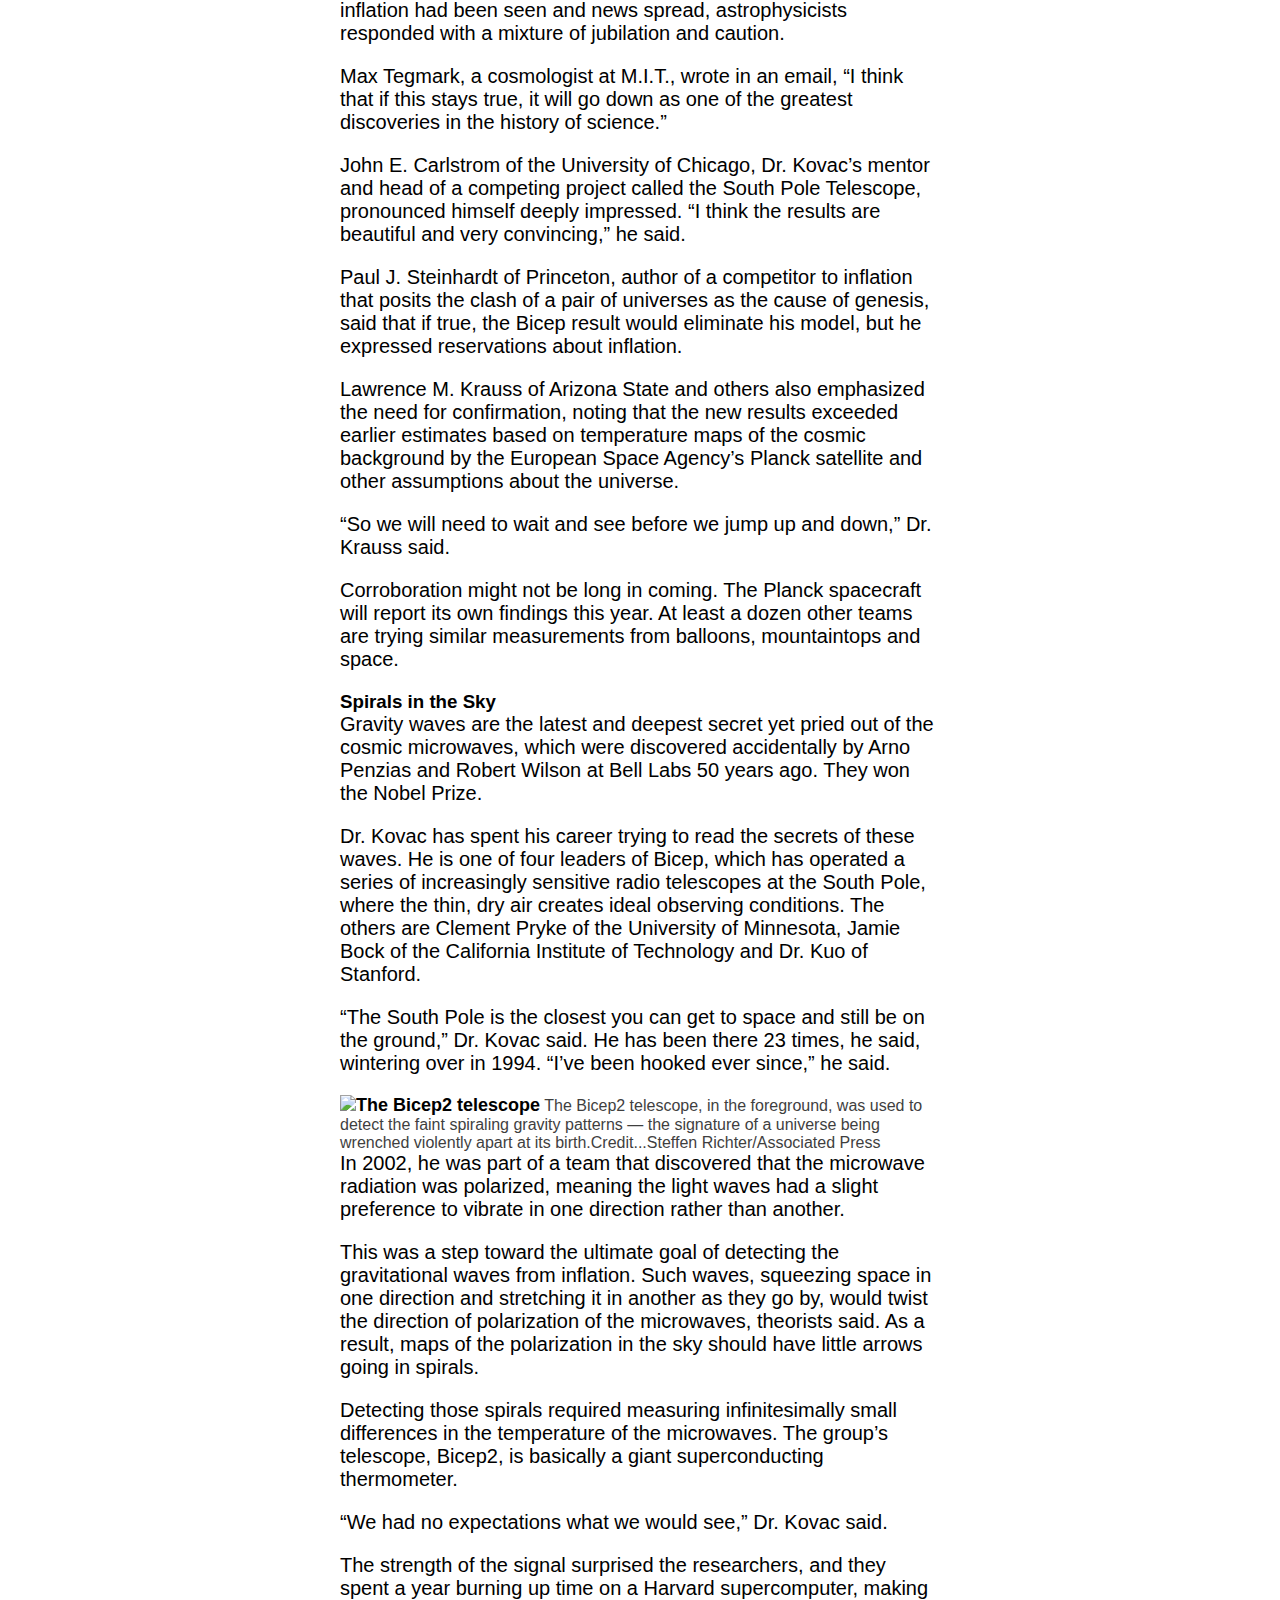
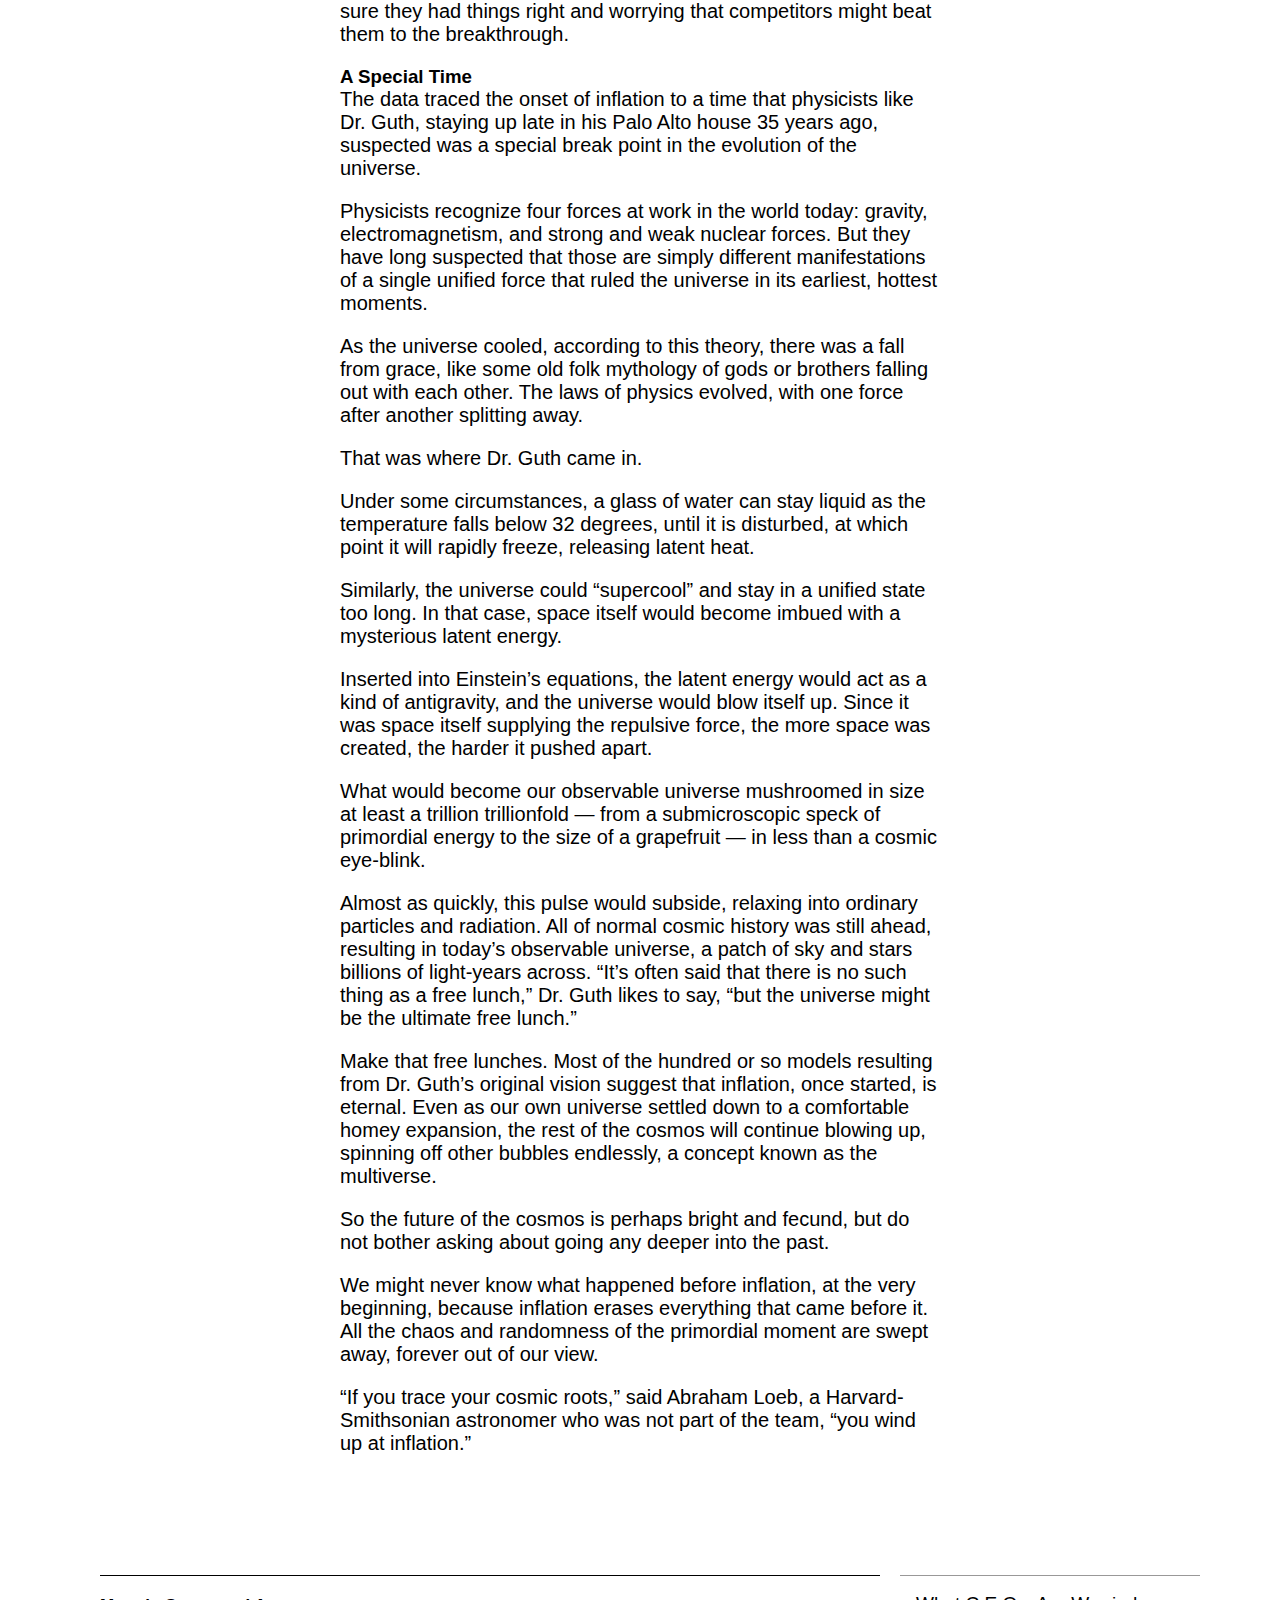
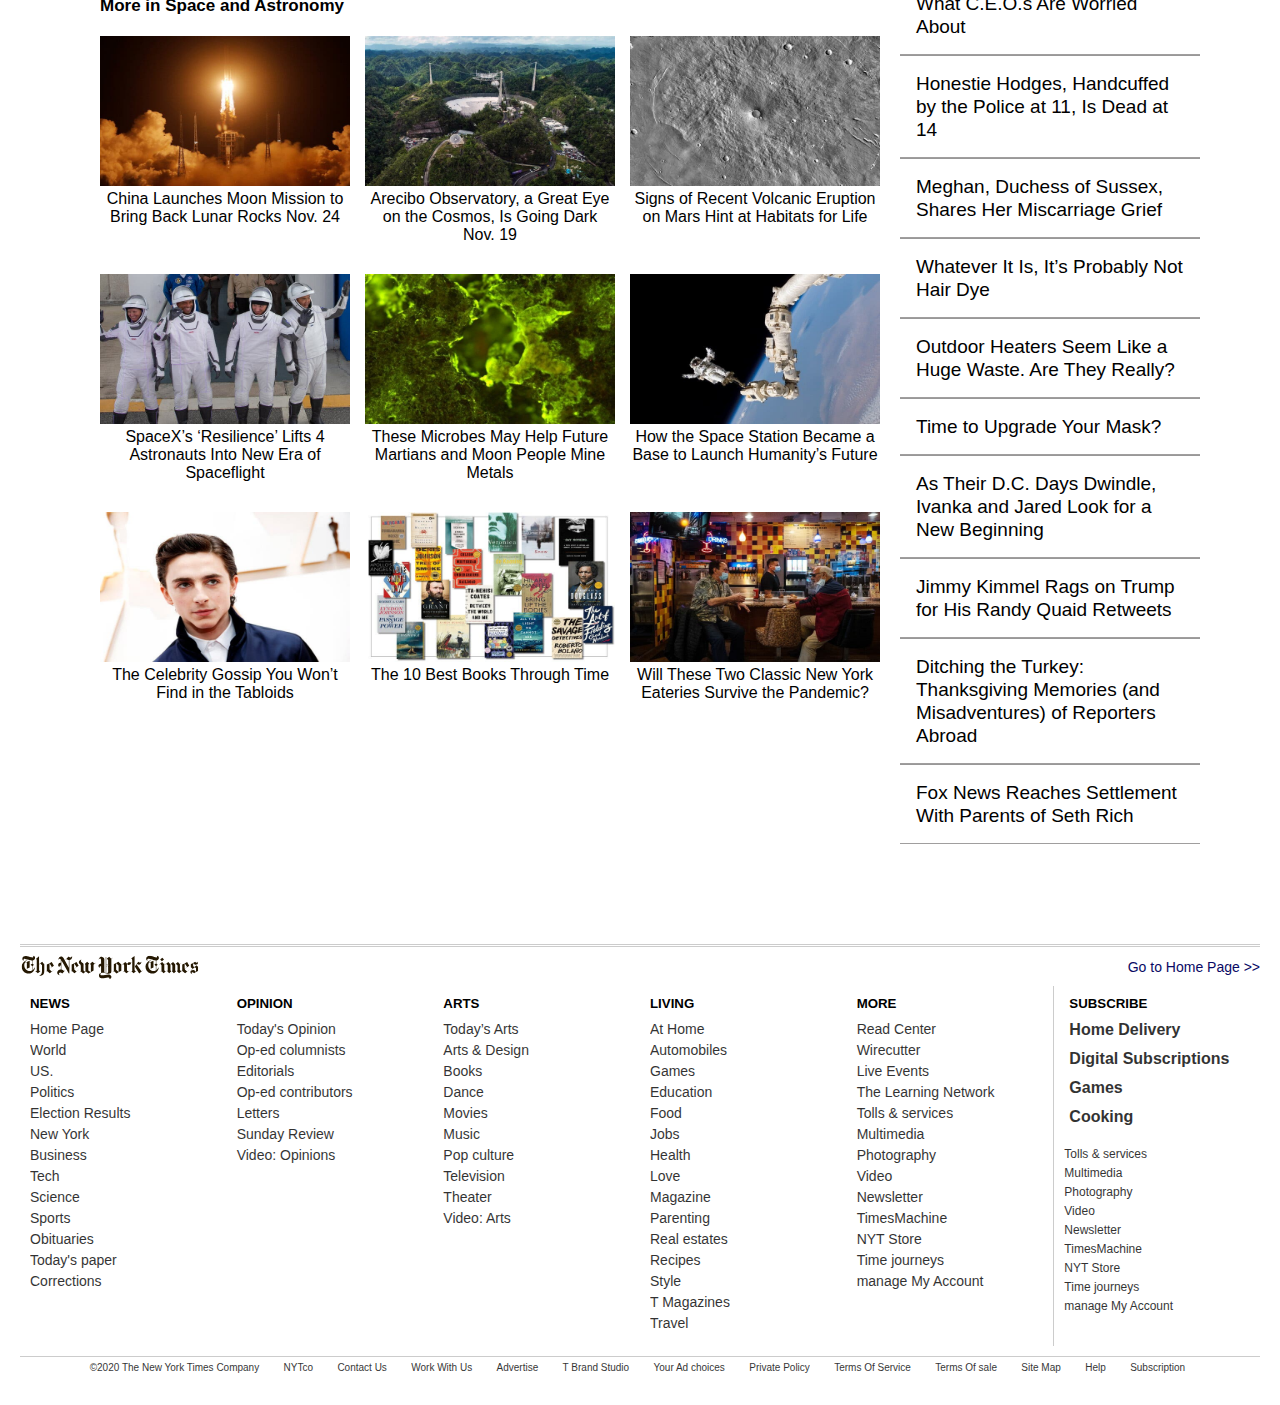
==== commit 5a697900: "modify index.html and styles.css" ====
--- a/index.html
+++ b/index.html
@@ -330,8 +330,8 @@
       <a href="#">manage My Account</a>
     </div>
     <div class="last-div">
-      <div class="details">
-        <h3>SUBSCRIBE</h3>
+      <div class="details subscribe" >
+        <h5>SUBSCRIBE</h5>
         <a href="#">Home Delivery</a>
         <a href="#">Digital Subscriptions</a>
         <a href="#">Games</a>
--- a/styles.css
+++ b/styles.css
@@ -125,12 +125,21 @@
   font-size: 18px;
 }
 
+.copyright {
+  border-top: 1px solid rgba(0, 0, 0, 0.2);
+  margin-top: 10px;
+}
 .copyright ul {
   display: flex;
   list-style: none;
   justify-content: space-around;
   margin: 0 60px 0 60px;
   align-items: center;
+}
+
+.copyright ul li a {
+  margin-right: 5px;
+  font-size: 10px;
 }
 
 .section2 .article-nav ul {
@@ -160,6 +169,10 @@
   display: flex;
   justify-content: space-between;
   align-items: center;
+}
+
+.footer-logo a img {
+  width: 180px;
 }
 
 .footer-main a {
@@ -222,6 +235,13 @@
 
 footer {
   margin: 0 20px 30px 20px;
+  border-top: 1px rgba(0, 0, 0, 0.2);
+  border-top-style: double;
+  border-top-width: 3px;
+}
+
+.last-div {
+border-left: solid 1px rgba(0, 0, 0, 0.2);
 }
 
 .last-div div {
@@ -229,8 +249,18 @@
   flex-direction: column;
 }
 
+.last-div .subscribe a {
+  font-size: 16px;
+  font-weight: 900;
+  margin-bottom: 6px;
+}
+
+.last-div :last-child a {
+  margin-bottom: 5px;
+  font-size: 12px;
+}
 .footer-main div:last-child {
-  border-left: solid 1px rgba(0, 0, 0, 0.2);
+  
   padding-left: 5px;
 }
 
@@ -319,3 +349,12 @@
   flex-direction: column;
   margin: 10px;
 }
+
+.details h5 {
+  padding-bottom: 10px;
+}
+
+.details a {
+  padding-bottom: 5px;
+  font-size: 14px;
+}
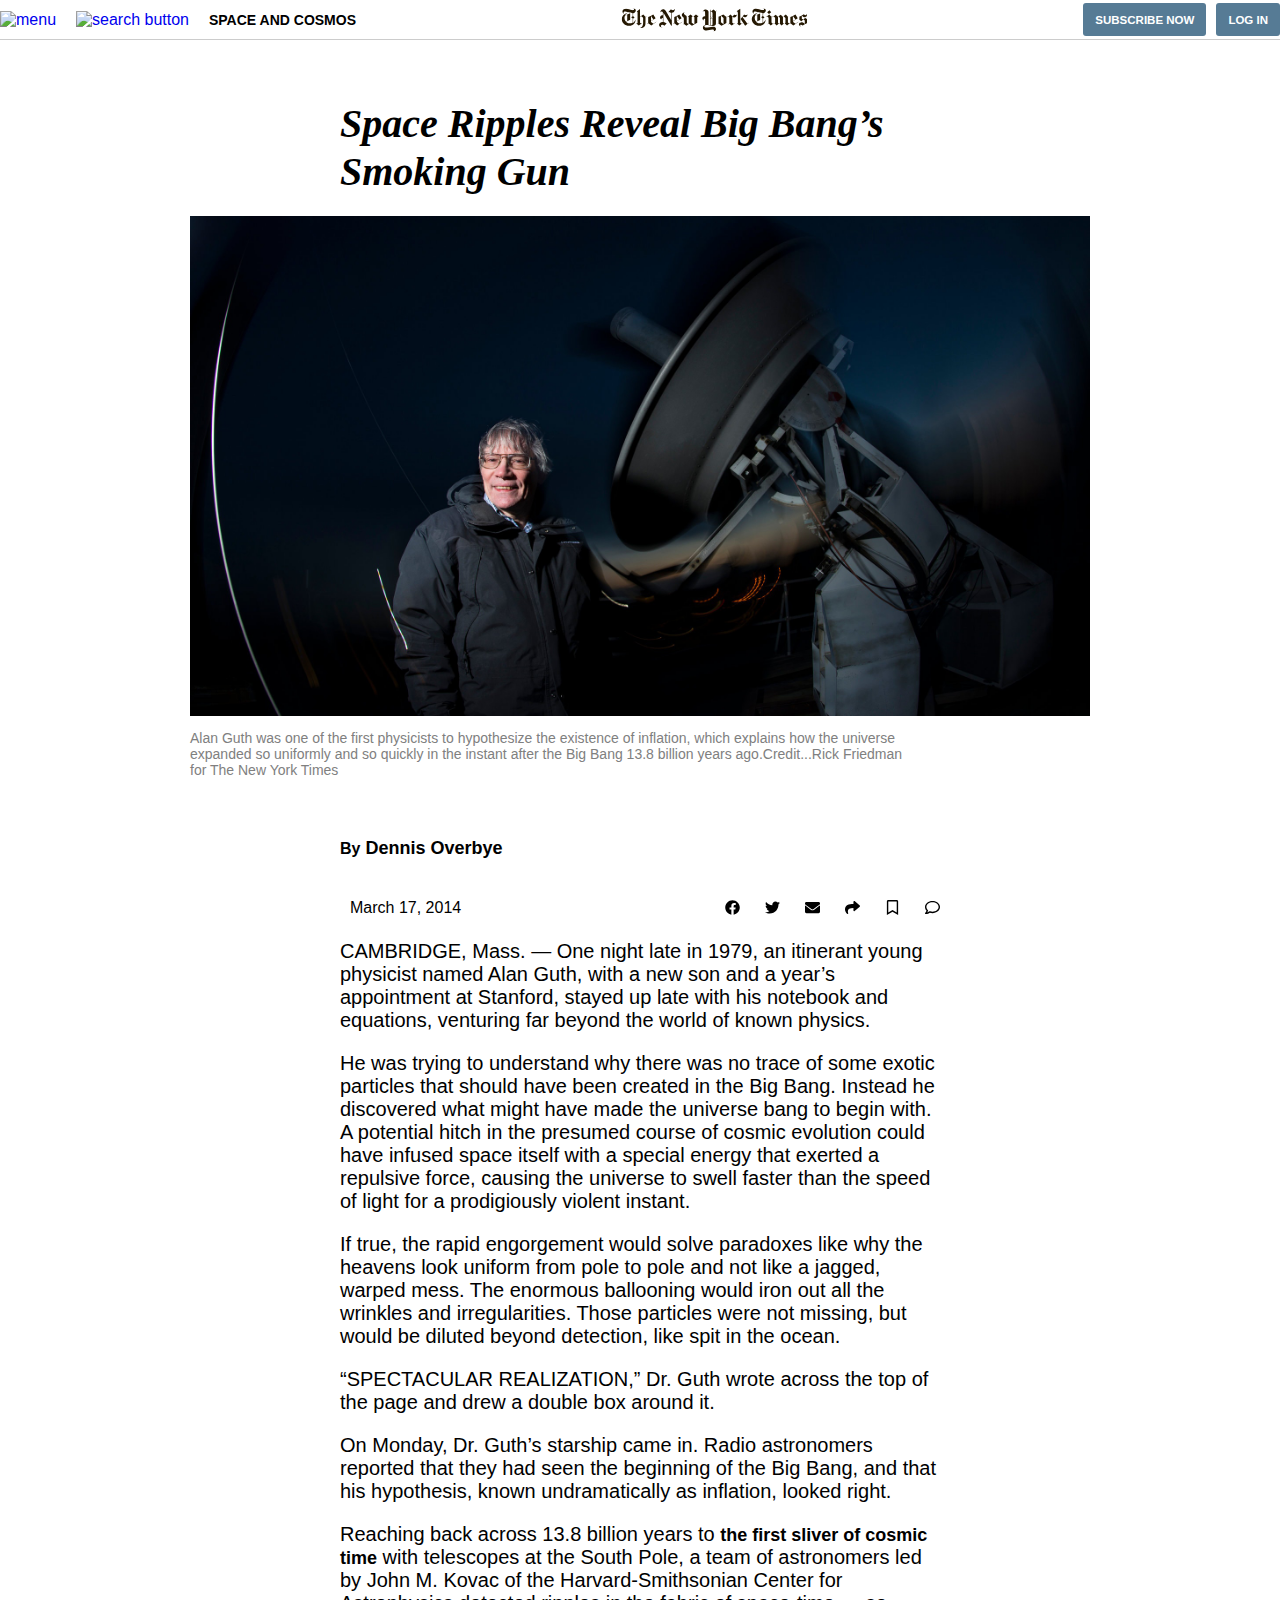
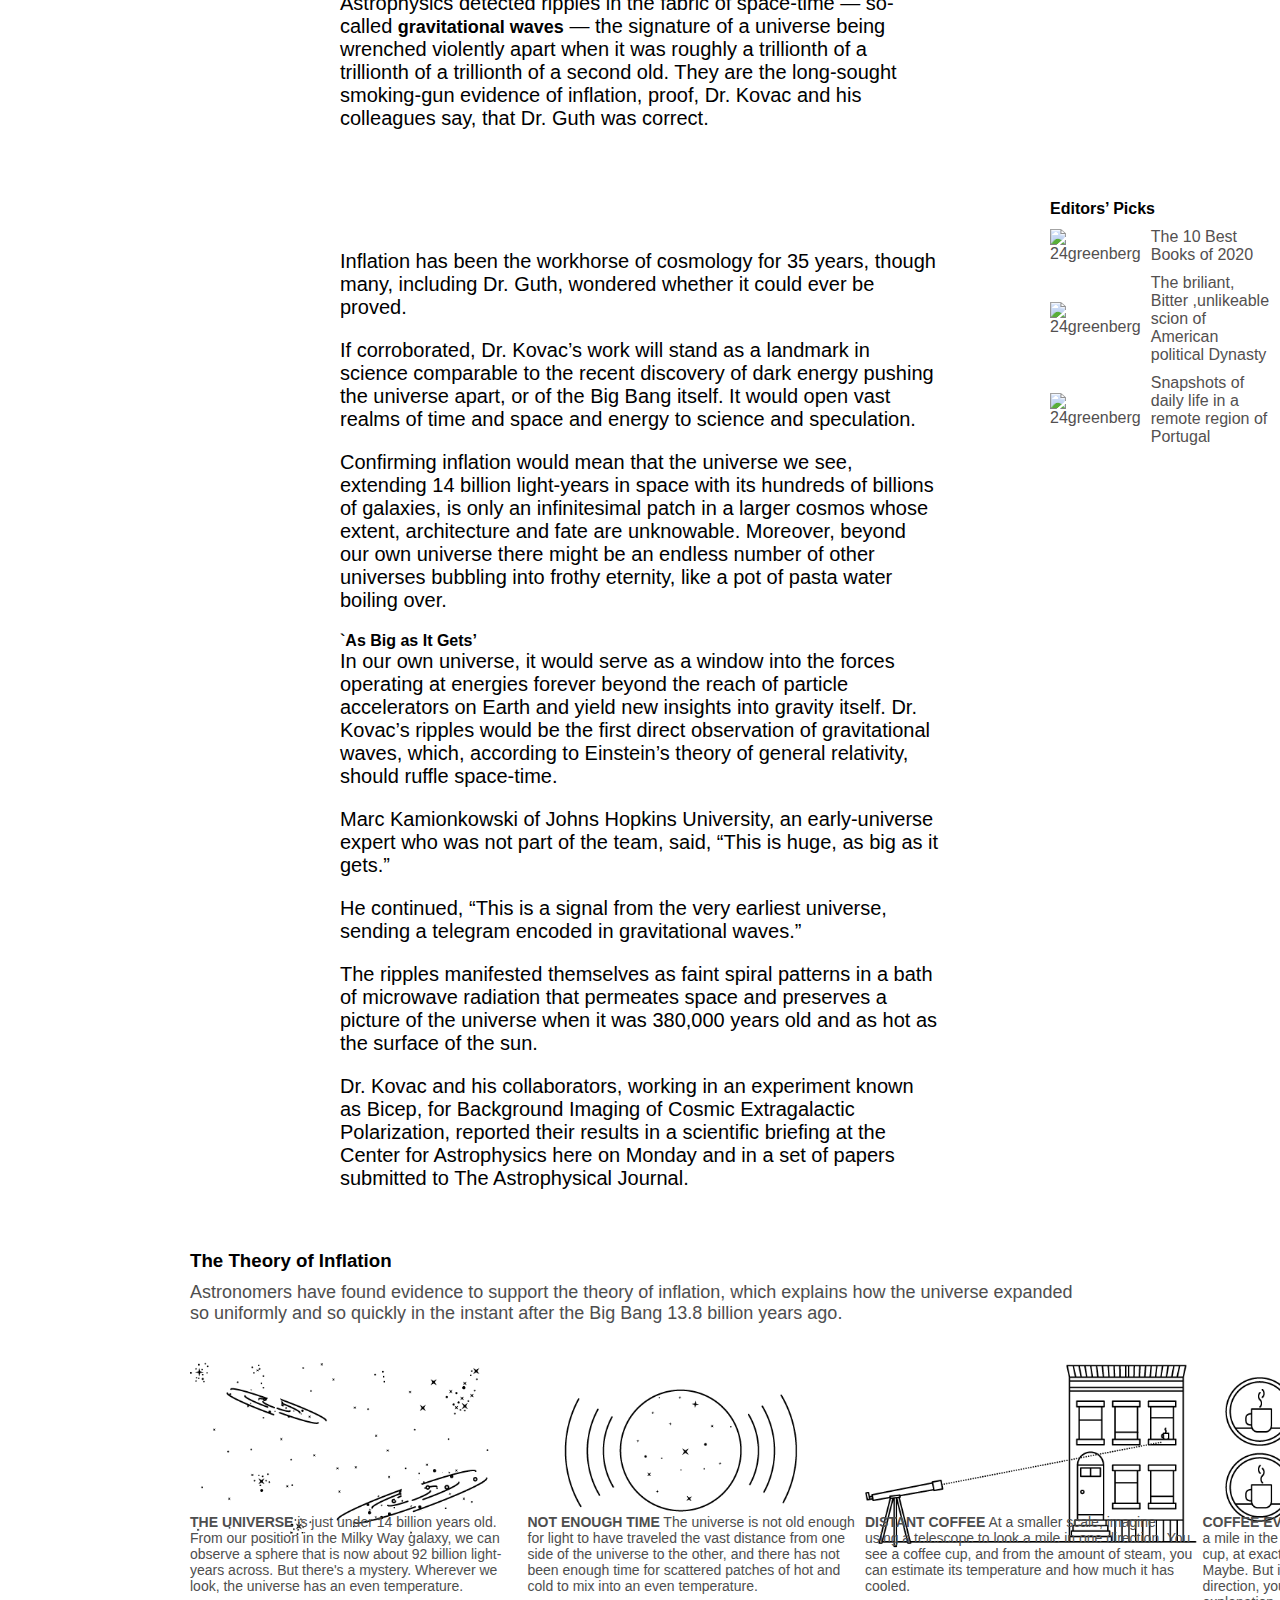
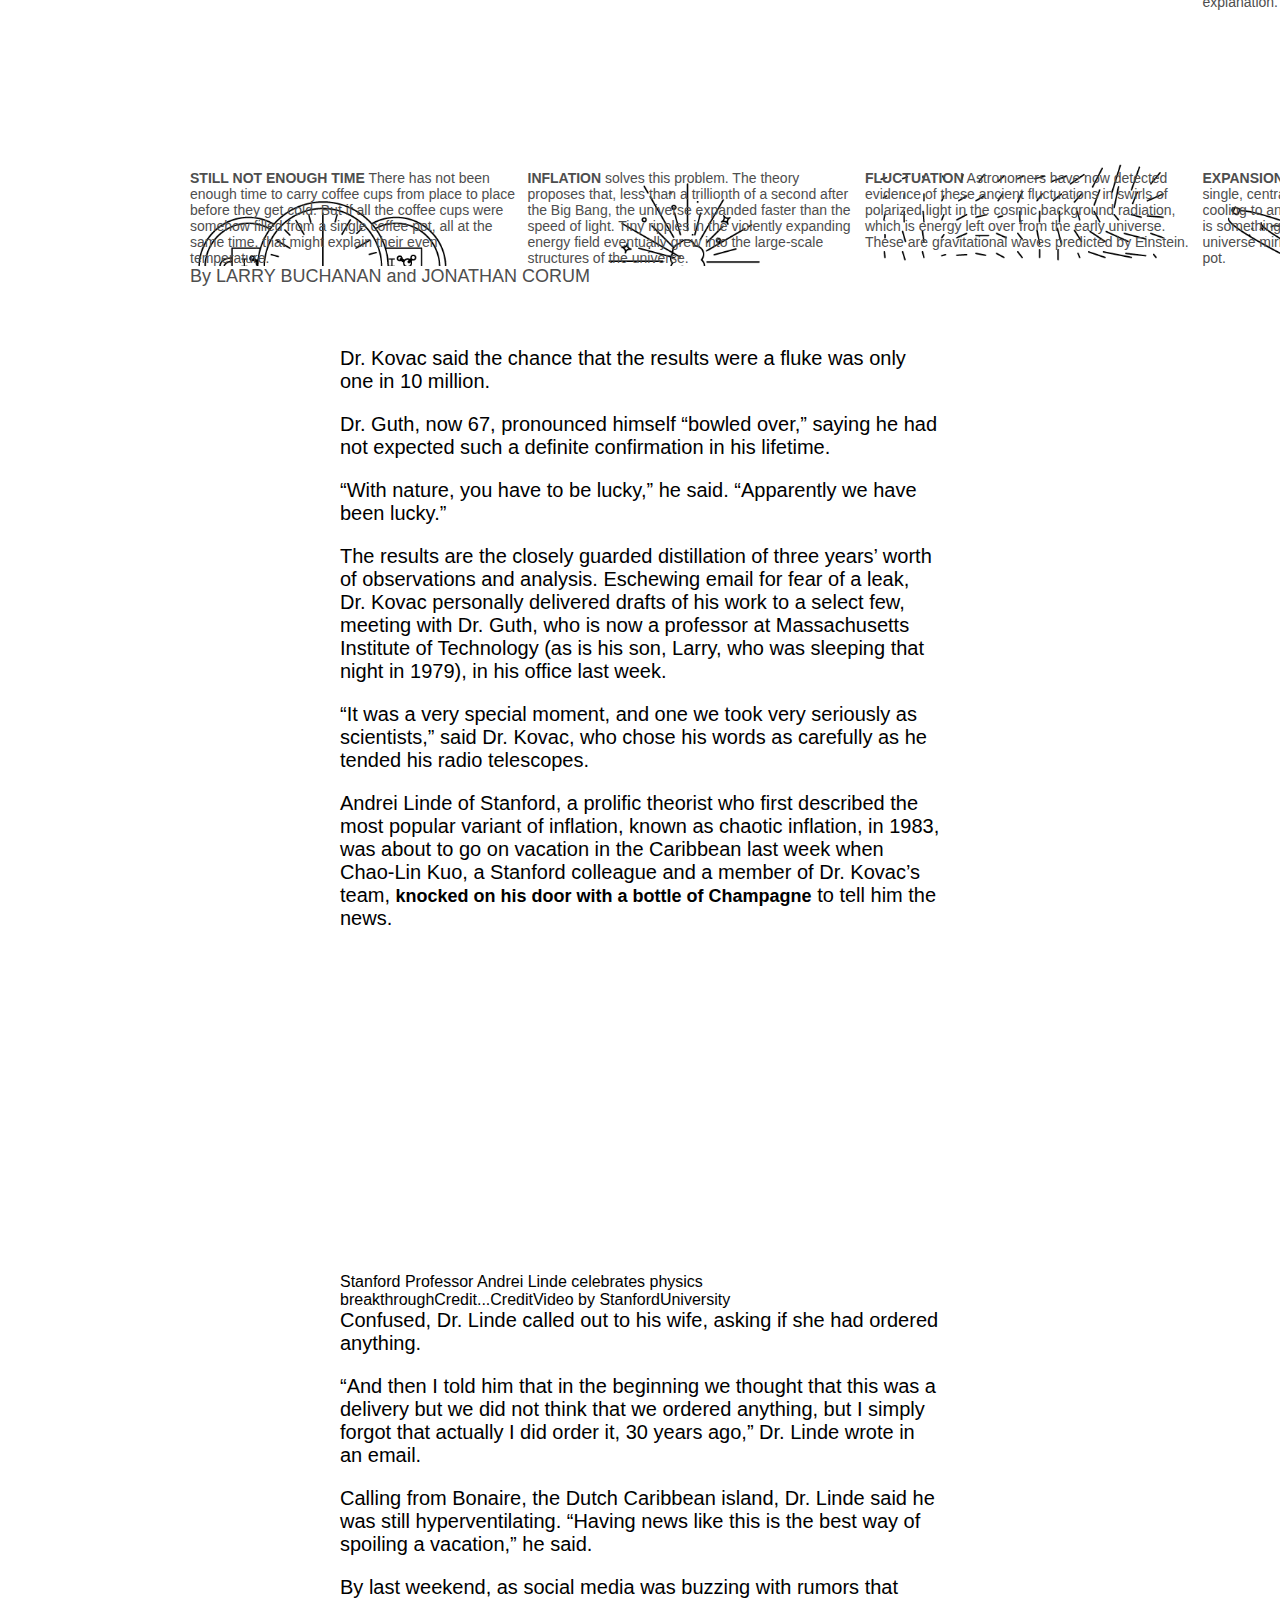
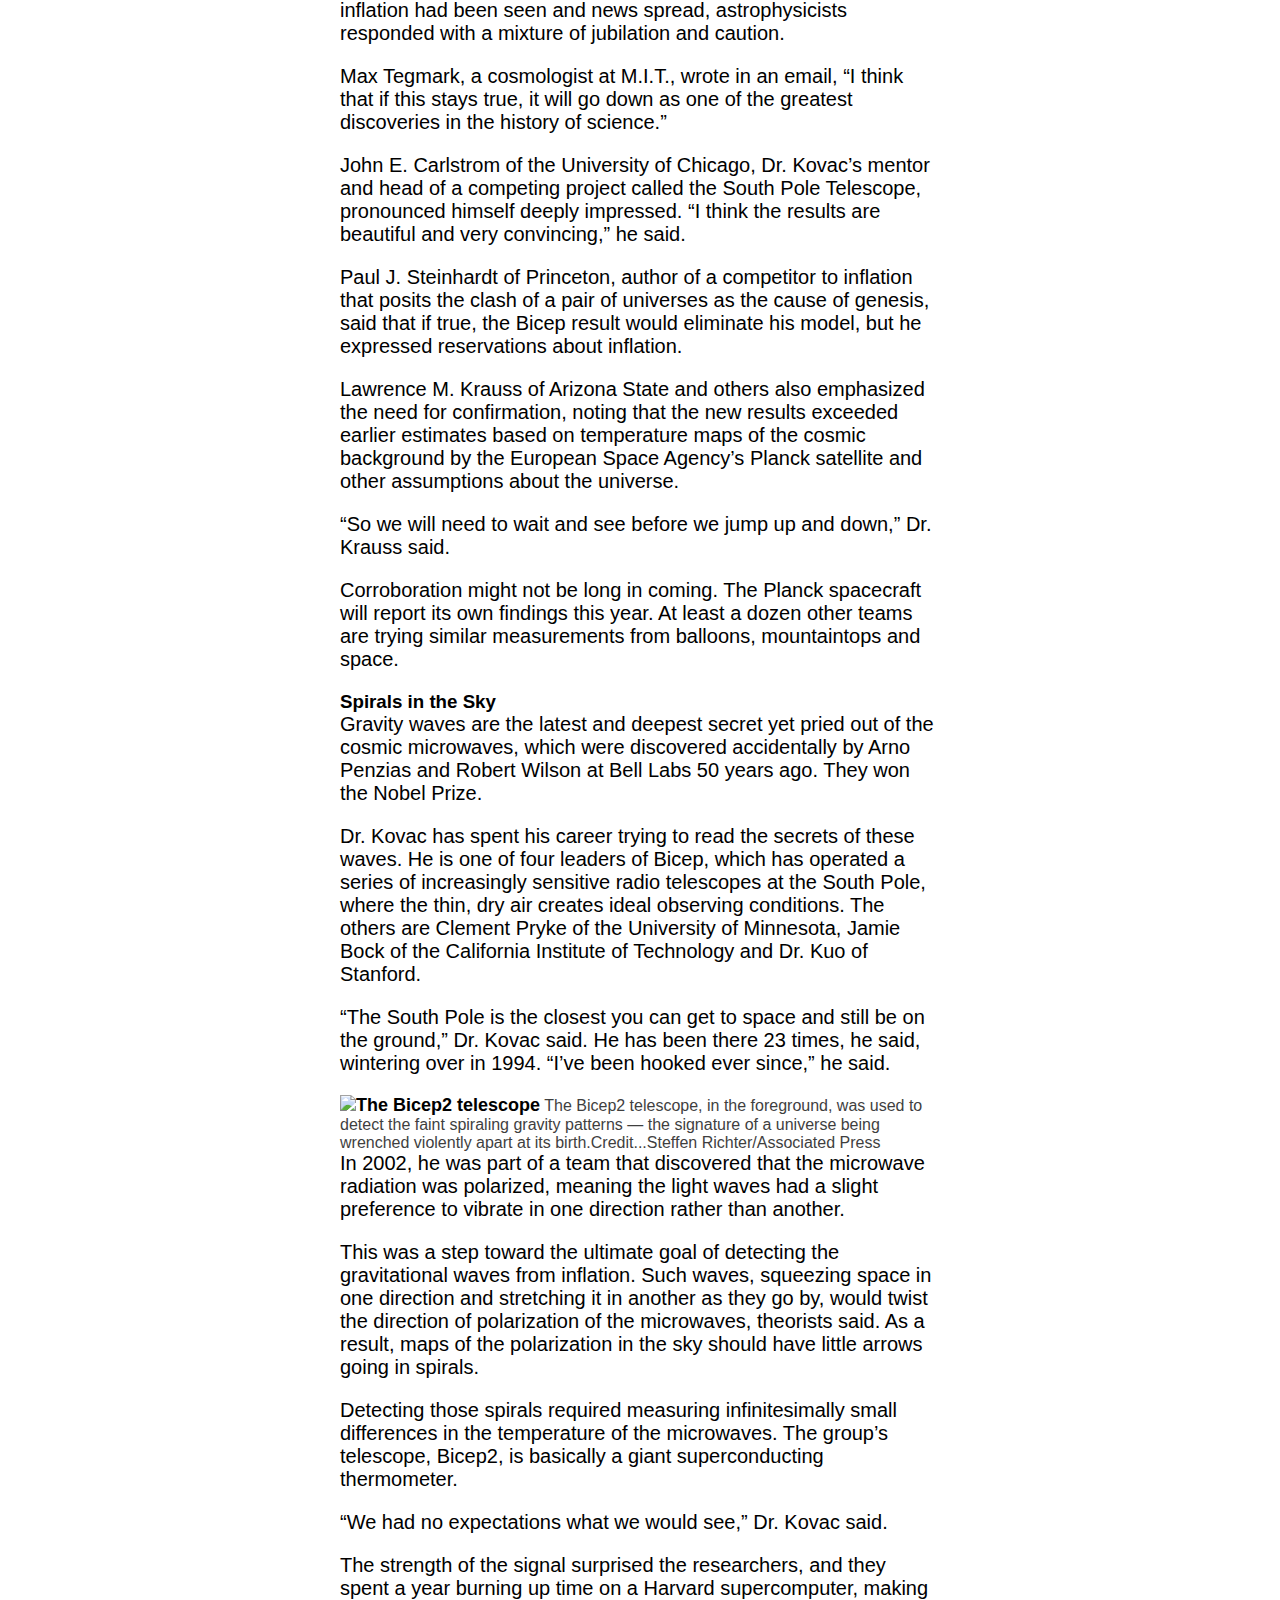
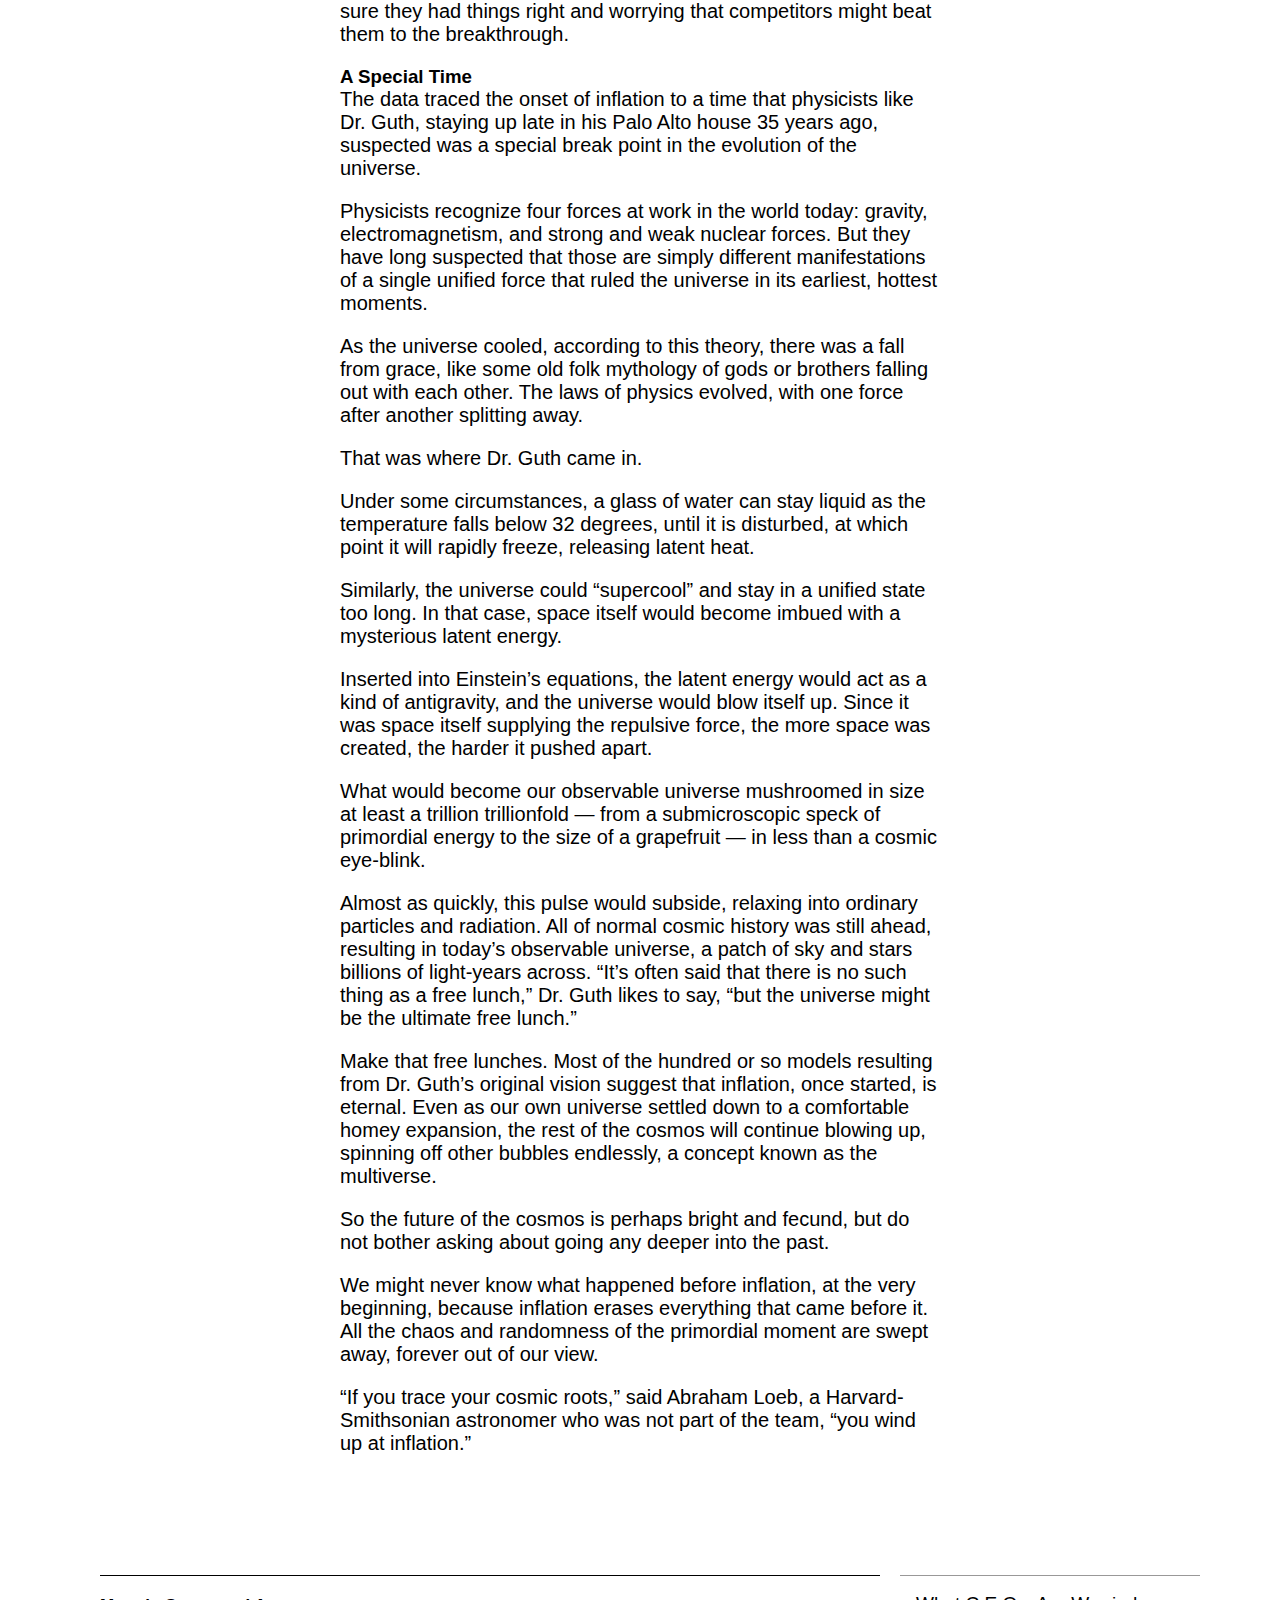
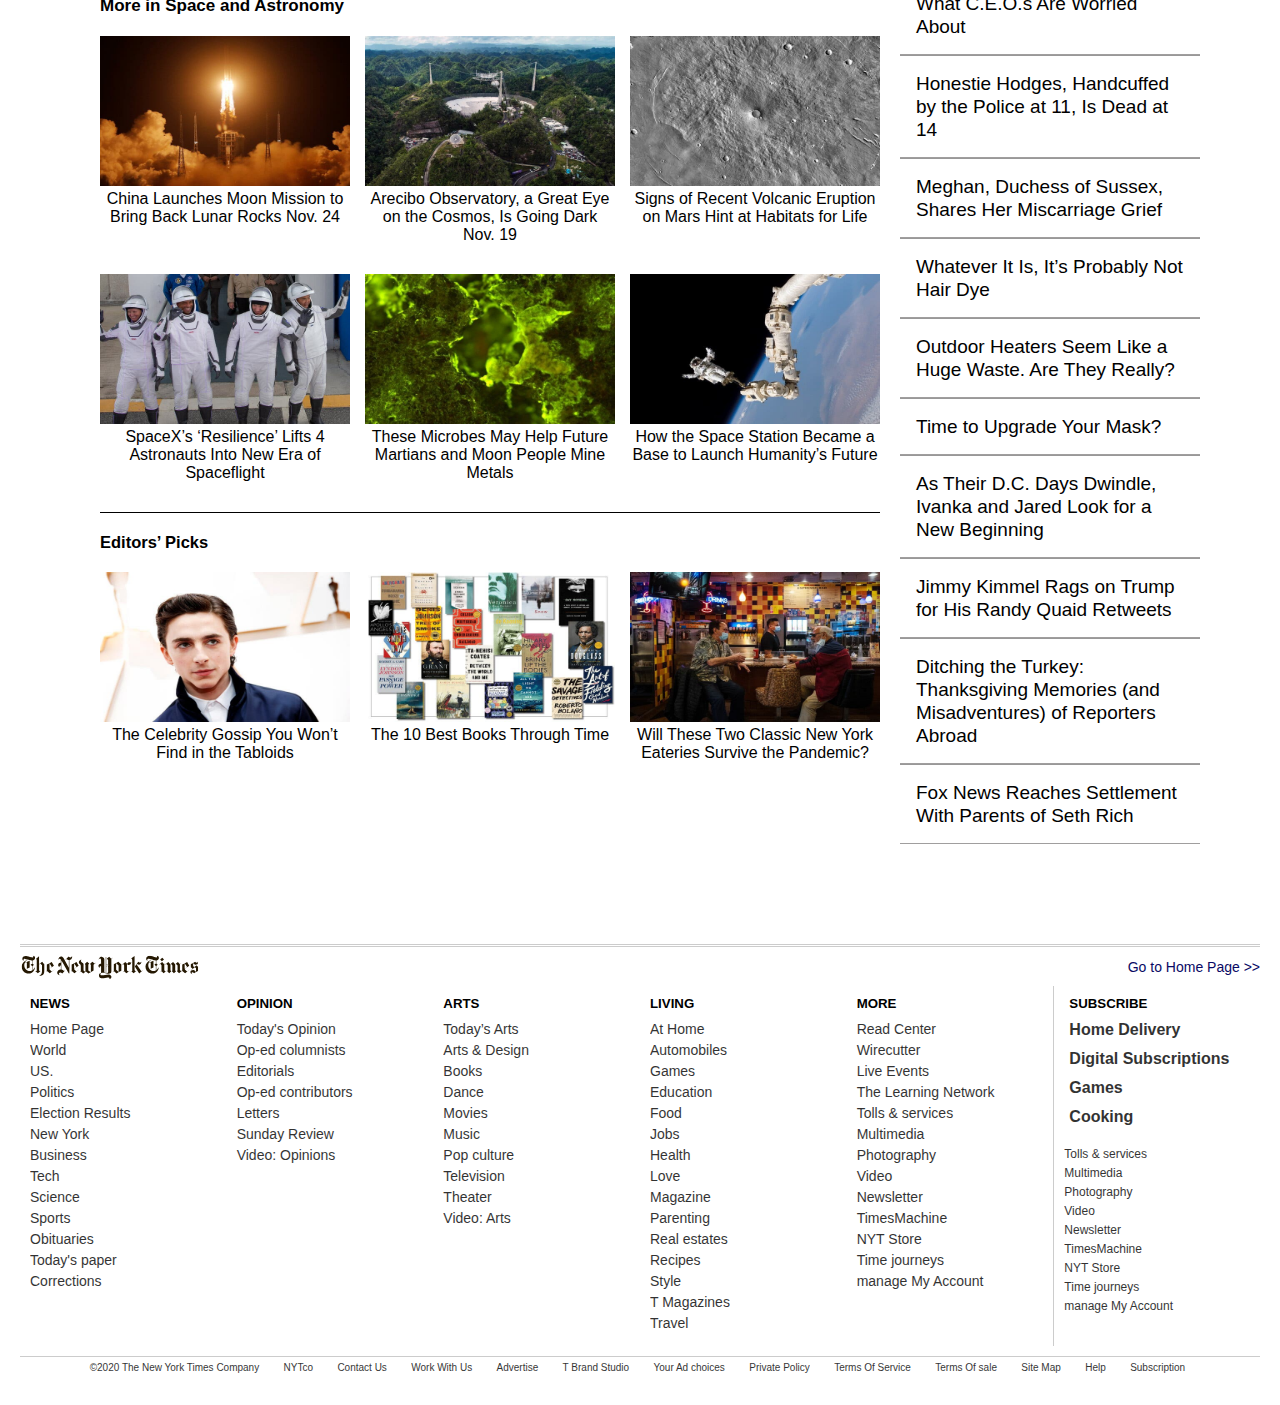
==== commit 02db83c3: "modify index.html styles.css" ====
--- a/index.html
+++ b/index.html
@@ -195,7 +195,8 @@
         </a>
    </div>
     </div>
-    <div class="main-card">
+    <h4>Editors’ Picks</h4>
+    <div class="main-card main-card-editors">
       <div class="letters-card">
          <img height="150" width="250" src="./images/card7.jpg" alt="card1">
          <a href="#">The Celebrity Gossip You Won’t Find in the Tabloids
--- a/styles.css
+++ b/styles.css
@@ -129,6 +129,7 @@
   border-top: 1px solid rgba(0, 0, 0, 0.2);
   margin-top: 10px;
 }
+
 .copyright ul {
   display: flex;
   list-style: none;
@@ -241,7 +242,7 @@
 }
 
 .last-div {
-border-left: solid 1px rgba(0, 0, 0, 0.2);
+  border-left: solid 1px rgba(0, 0, 0, 0.2);
 }
 
 .last-div div {
@@ -259,8 +260,8 @@
   margin-bottom: 5px;
   font-size: 12px;
 }
+
 .footer-main div:last-child {
-  
   padding-left: 5px;
 }
 
@@ -287,6 +288,14 @@
   flex-direction: column;
   border-top: 1px solid black;
   padding-top: 20px;
+}
+
+.suggested .new-letters h4 {
+  font-size: 16.5px;
+  font-weight: 800;
+  color: black;
+  padding: 20px 0 20px 0;
+  border-top: 1px solid black;
 }
 
 .suggested .new-letters .astronomy-link {
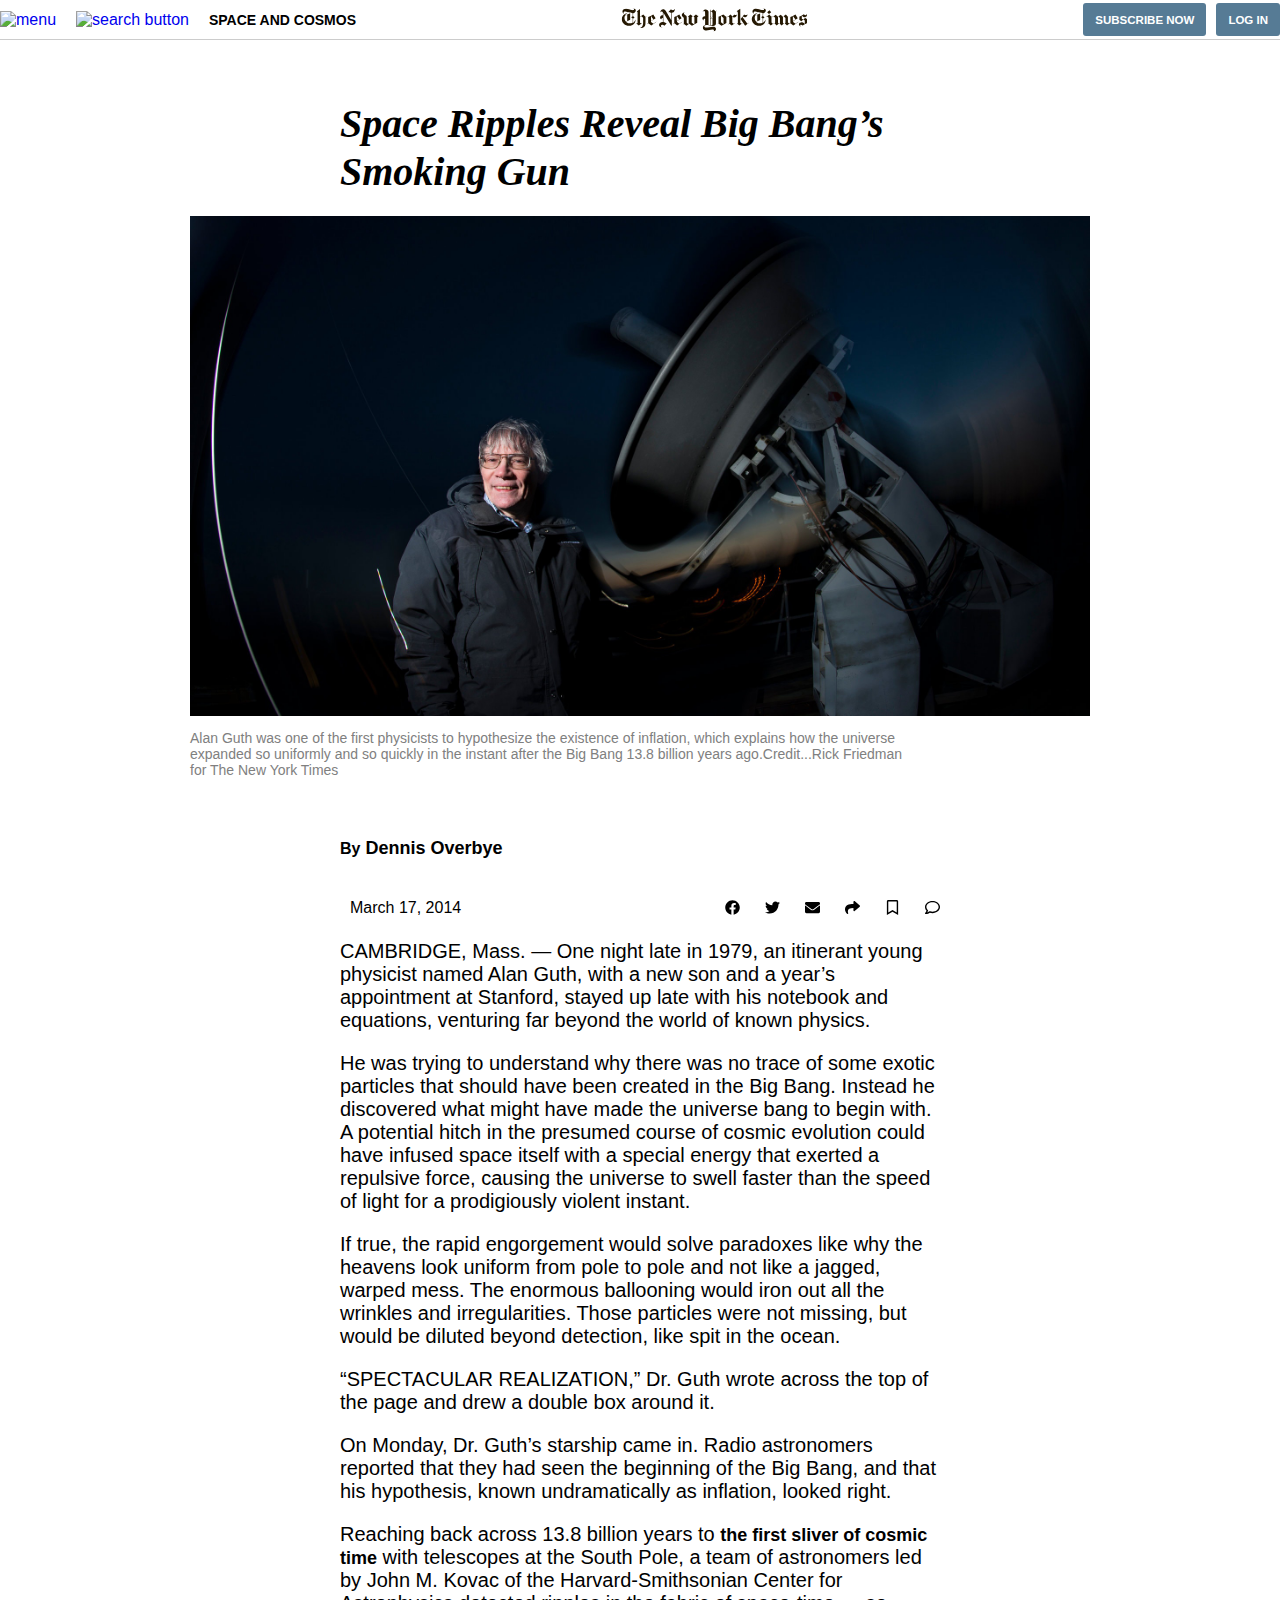
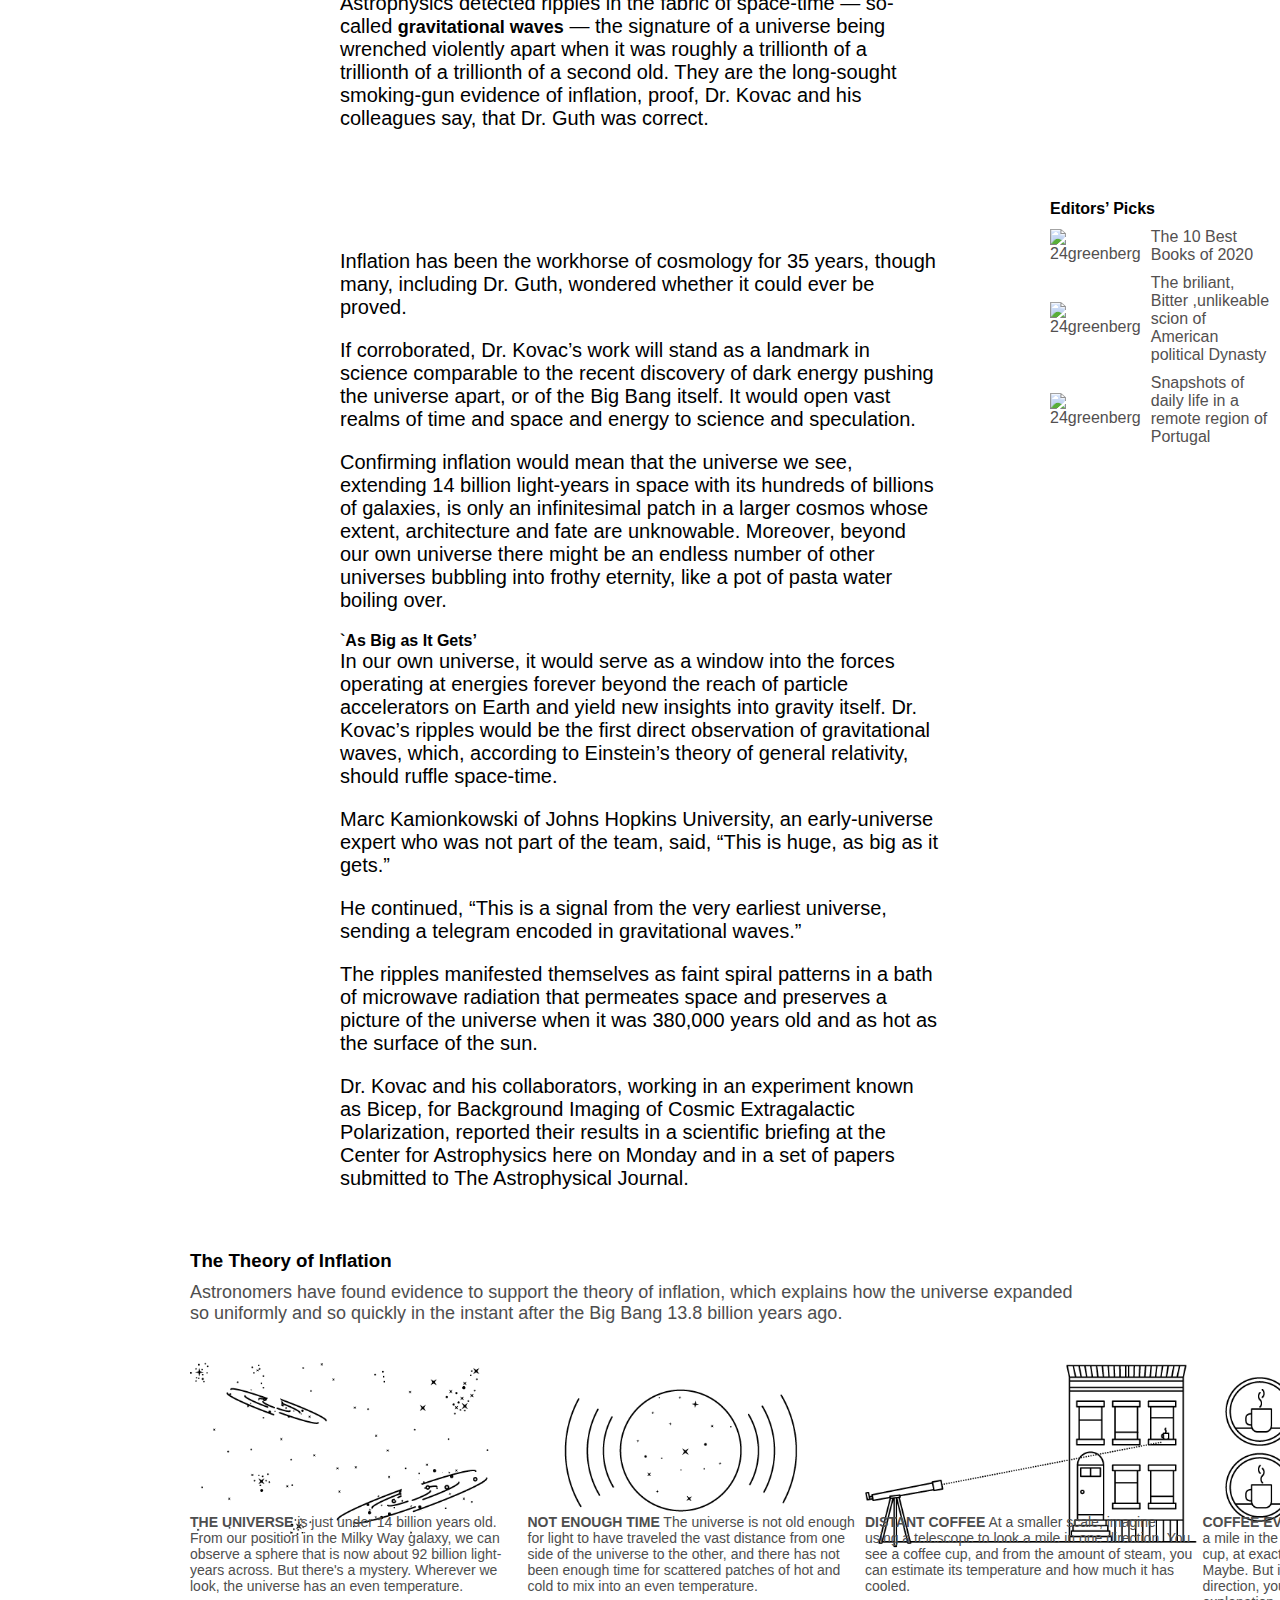
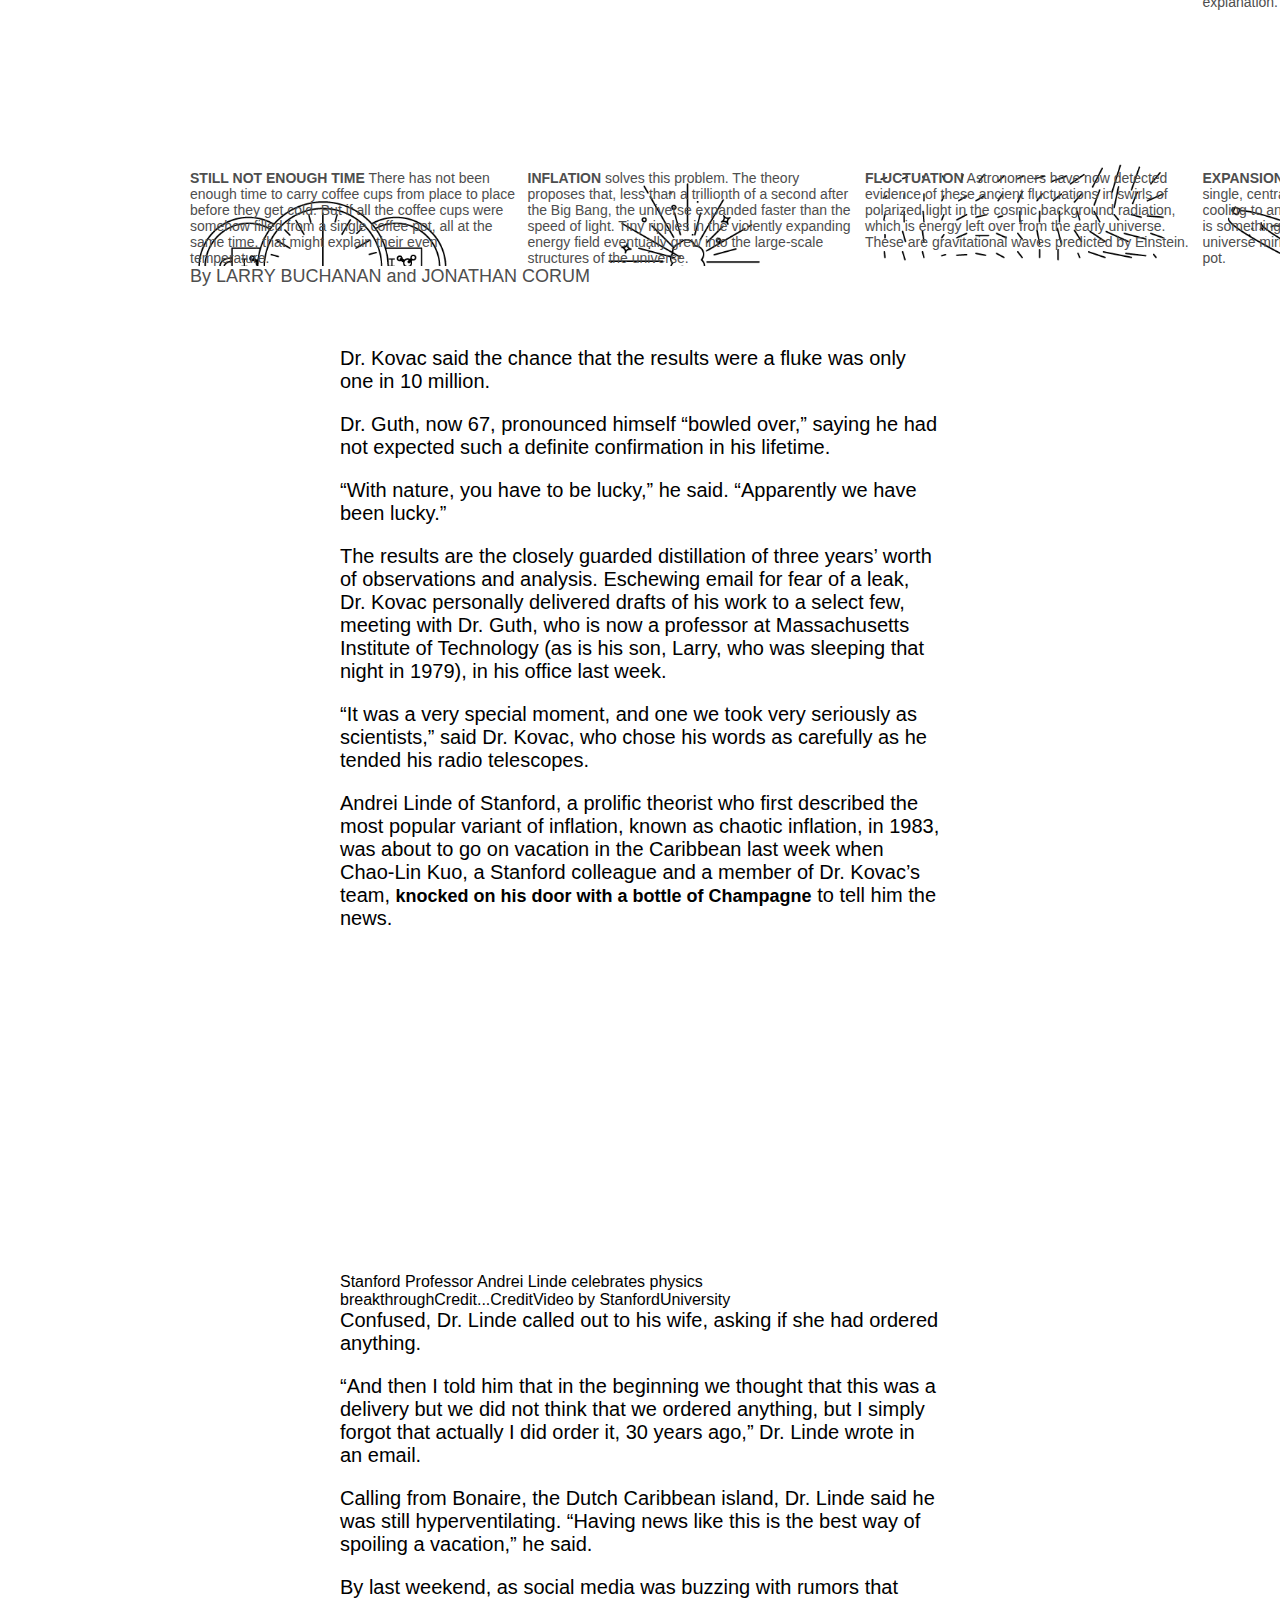
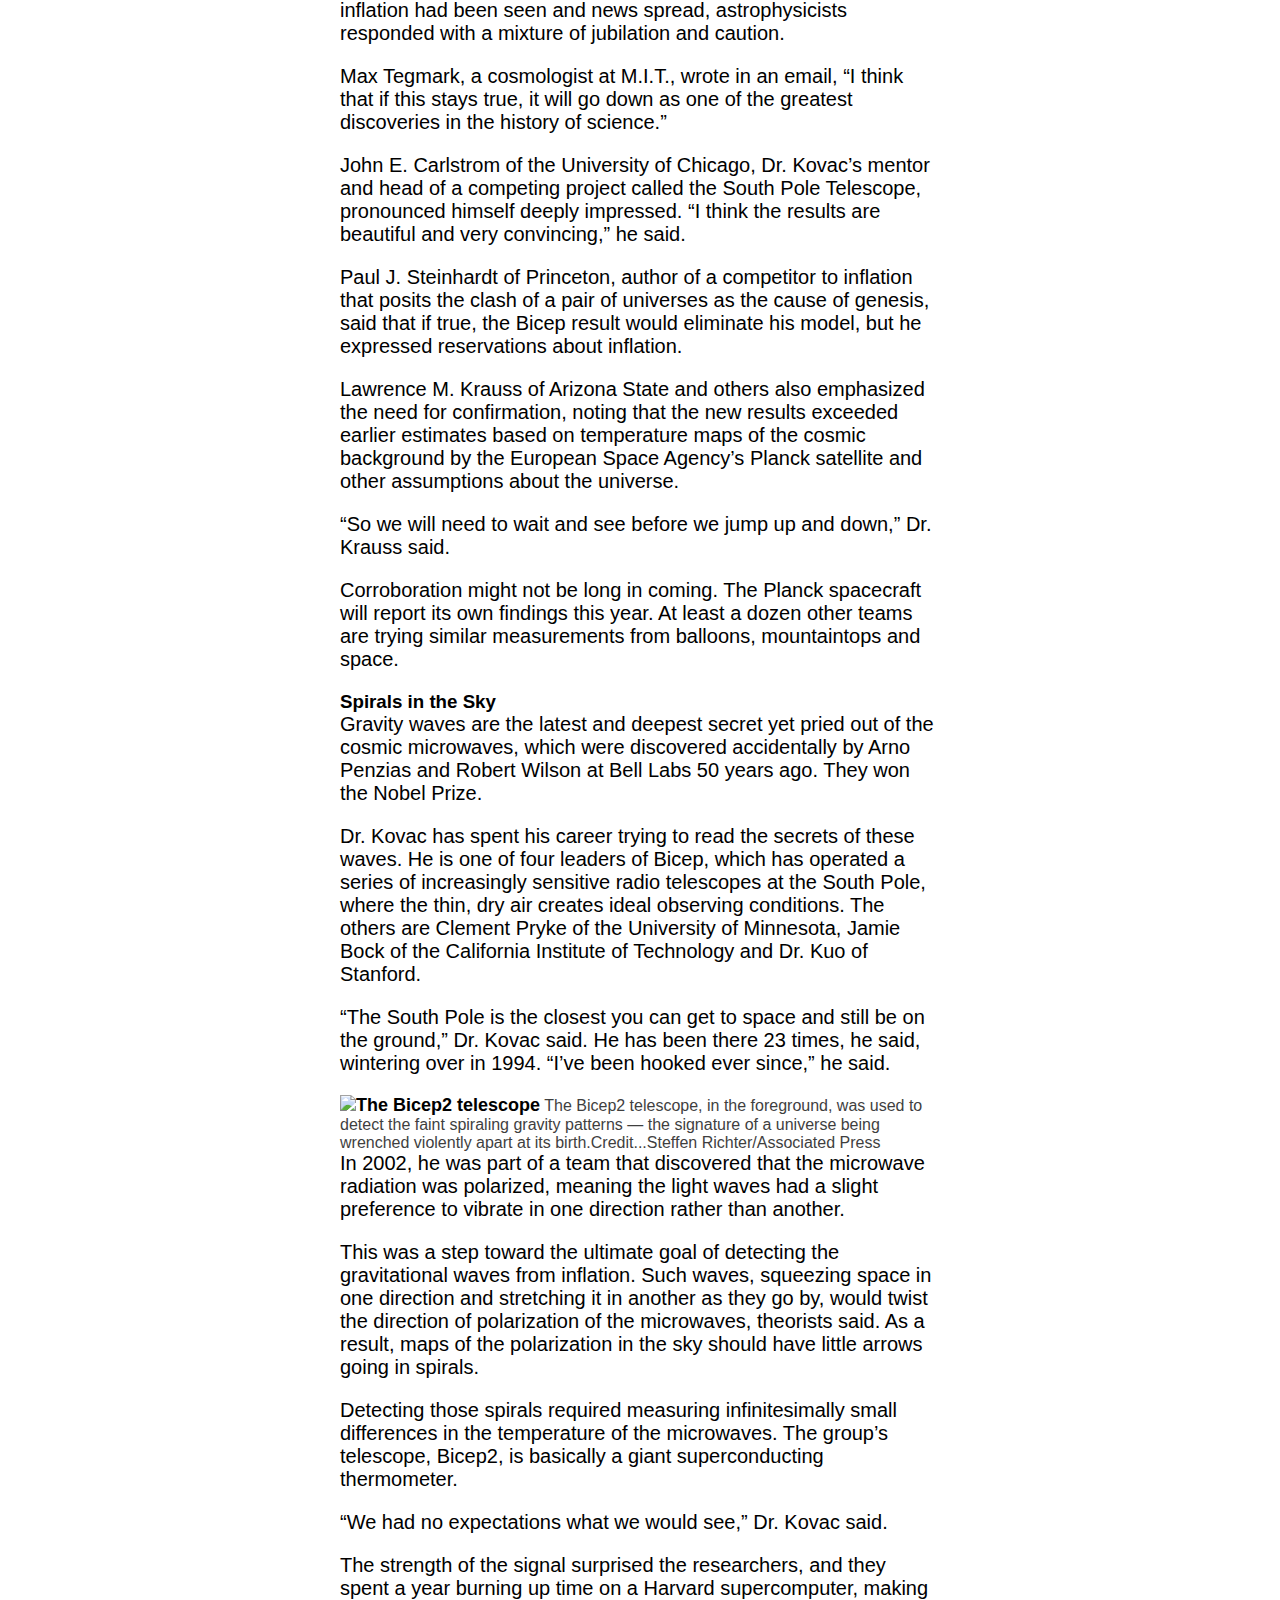
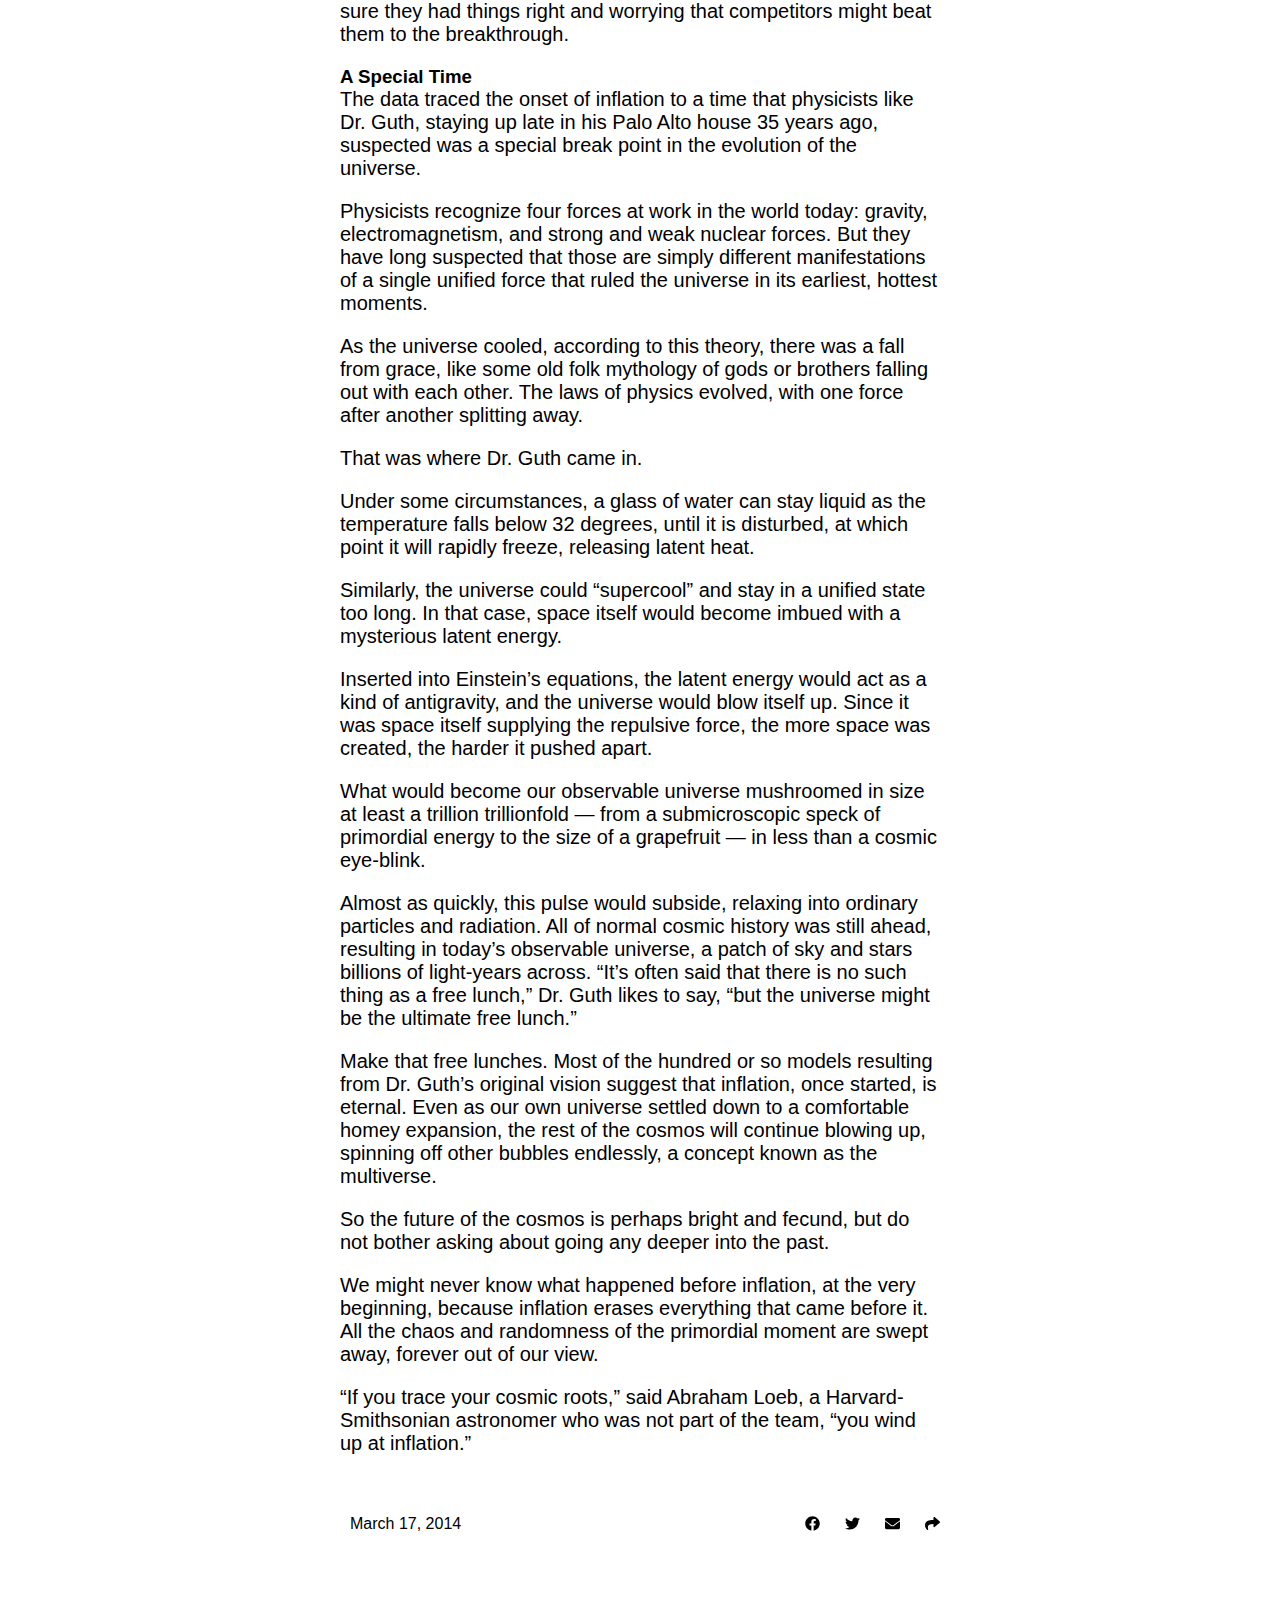
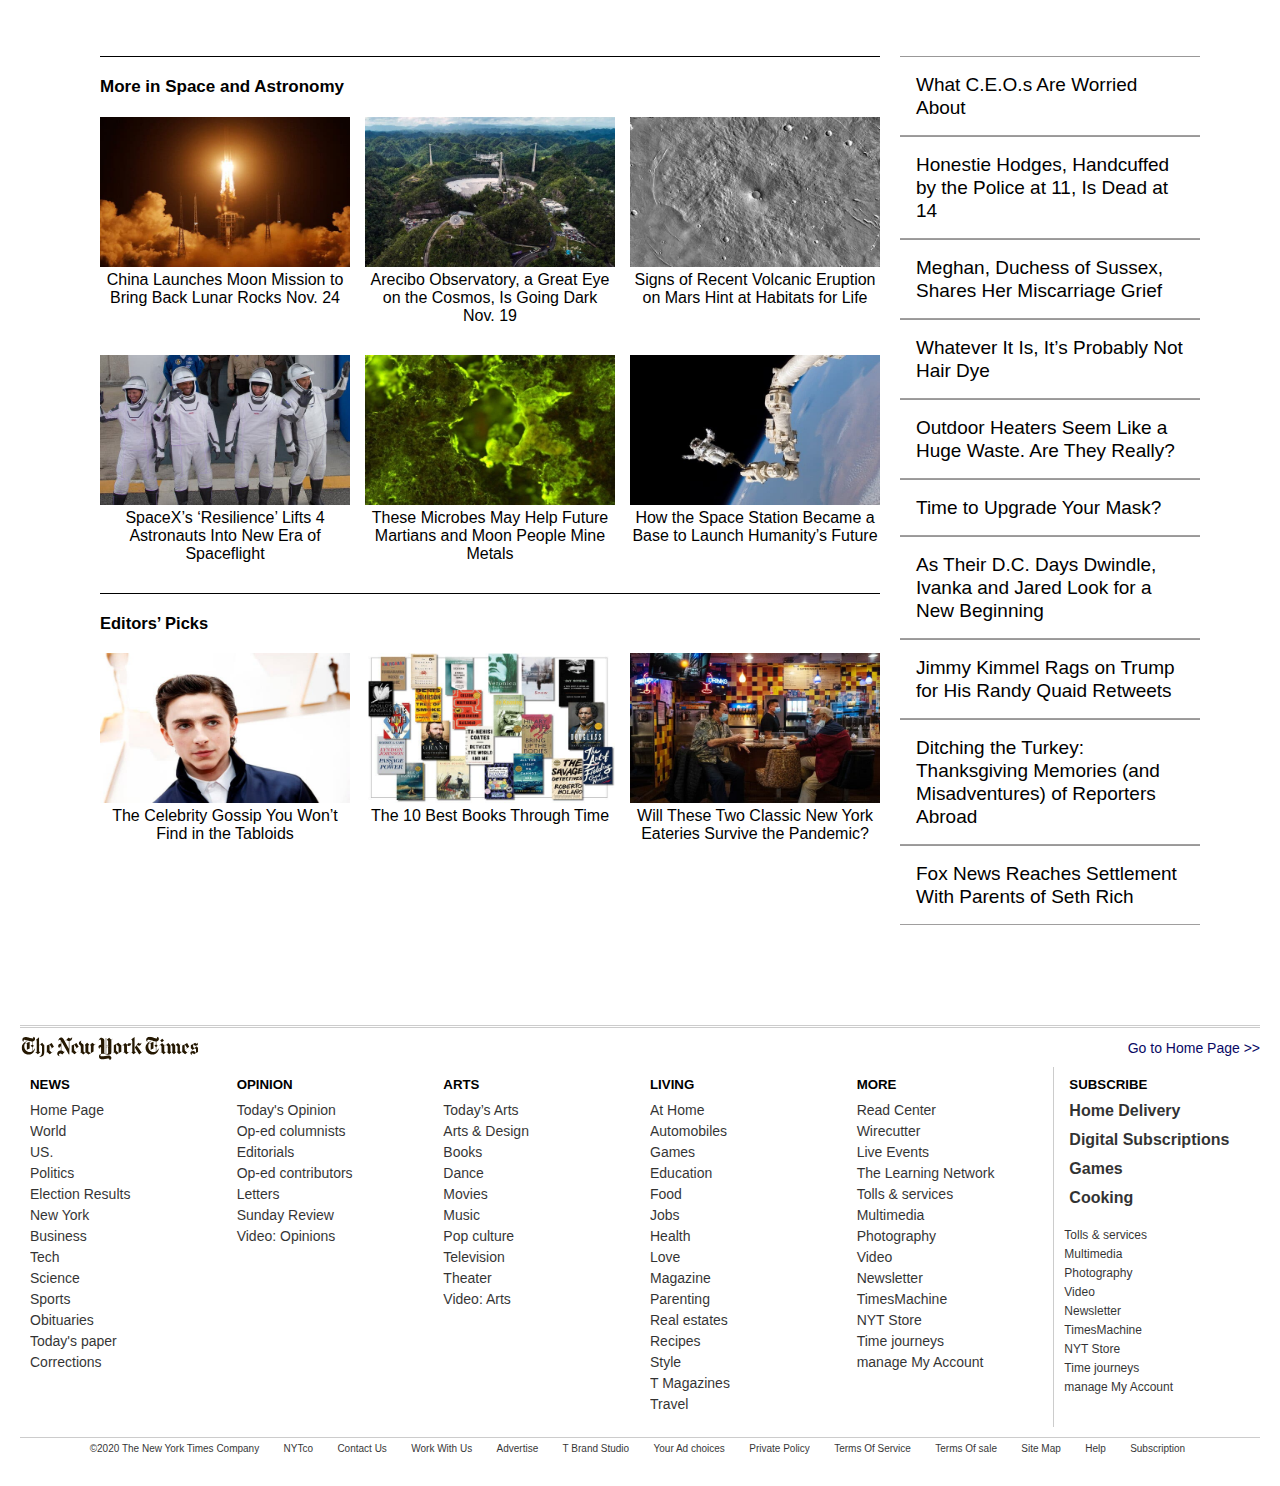
==== commit 3e4f133a: "modify index.html" ====
--- a/index.html
+++ b/index.html
@@ -157,6 +157,14 @@
   <p>So the future of the cosmos is perhaps bright and fecund, but do not bother asking about going any deeper into the past.</p>
   <p>We might never know what happened before inflation, at the very beginning, because inflation erases everything that came before it. All the chaos and randomness of the primordial moment are swept away, forever out of our view.</p>
   <p>“If you trace your cosmic roots,” said Abraham Loeb, a Harvard-Smithsonian astronomer who was not part of the team, “you wind up at inflation.”</p>
+
+  <div class="article-nav">
+    <ul>
+      <li><span>March 17, 2014</span></li>
+      <li><a href="#"><img src="./images/facebook-brands.svg" alt="facebook-brands" height="15" width="15" /></a></li>
+      <li><a href="#"><img src="./images/twitter-brands.svg" alt="twitter-brands" height="15" width="15" /></a></li>
+      <li><a href="#"><img src="./images/envelope-solid.svg" alt="envelope-solid" height="15" width="15" /></a></li>
+      <li><a href="#"><img src="./images/share-solid.svg" alt="share-solid" height="15" width="15" /></a></li>
  </section>
 
 <section class="suggested">
--- a/styles.css
+++ b/styles.css
@@ -335,7 +335,7 @@
   display: flex;
   flex-direction: column;
   margin-left: 20px;
-  width: 450px;
+  width: 300px;
 }
 
 .suggested .most-popular div {
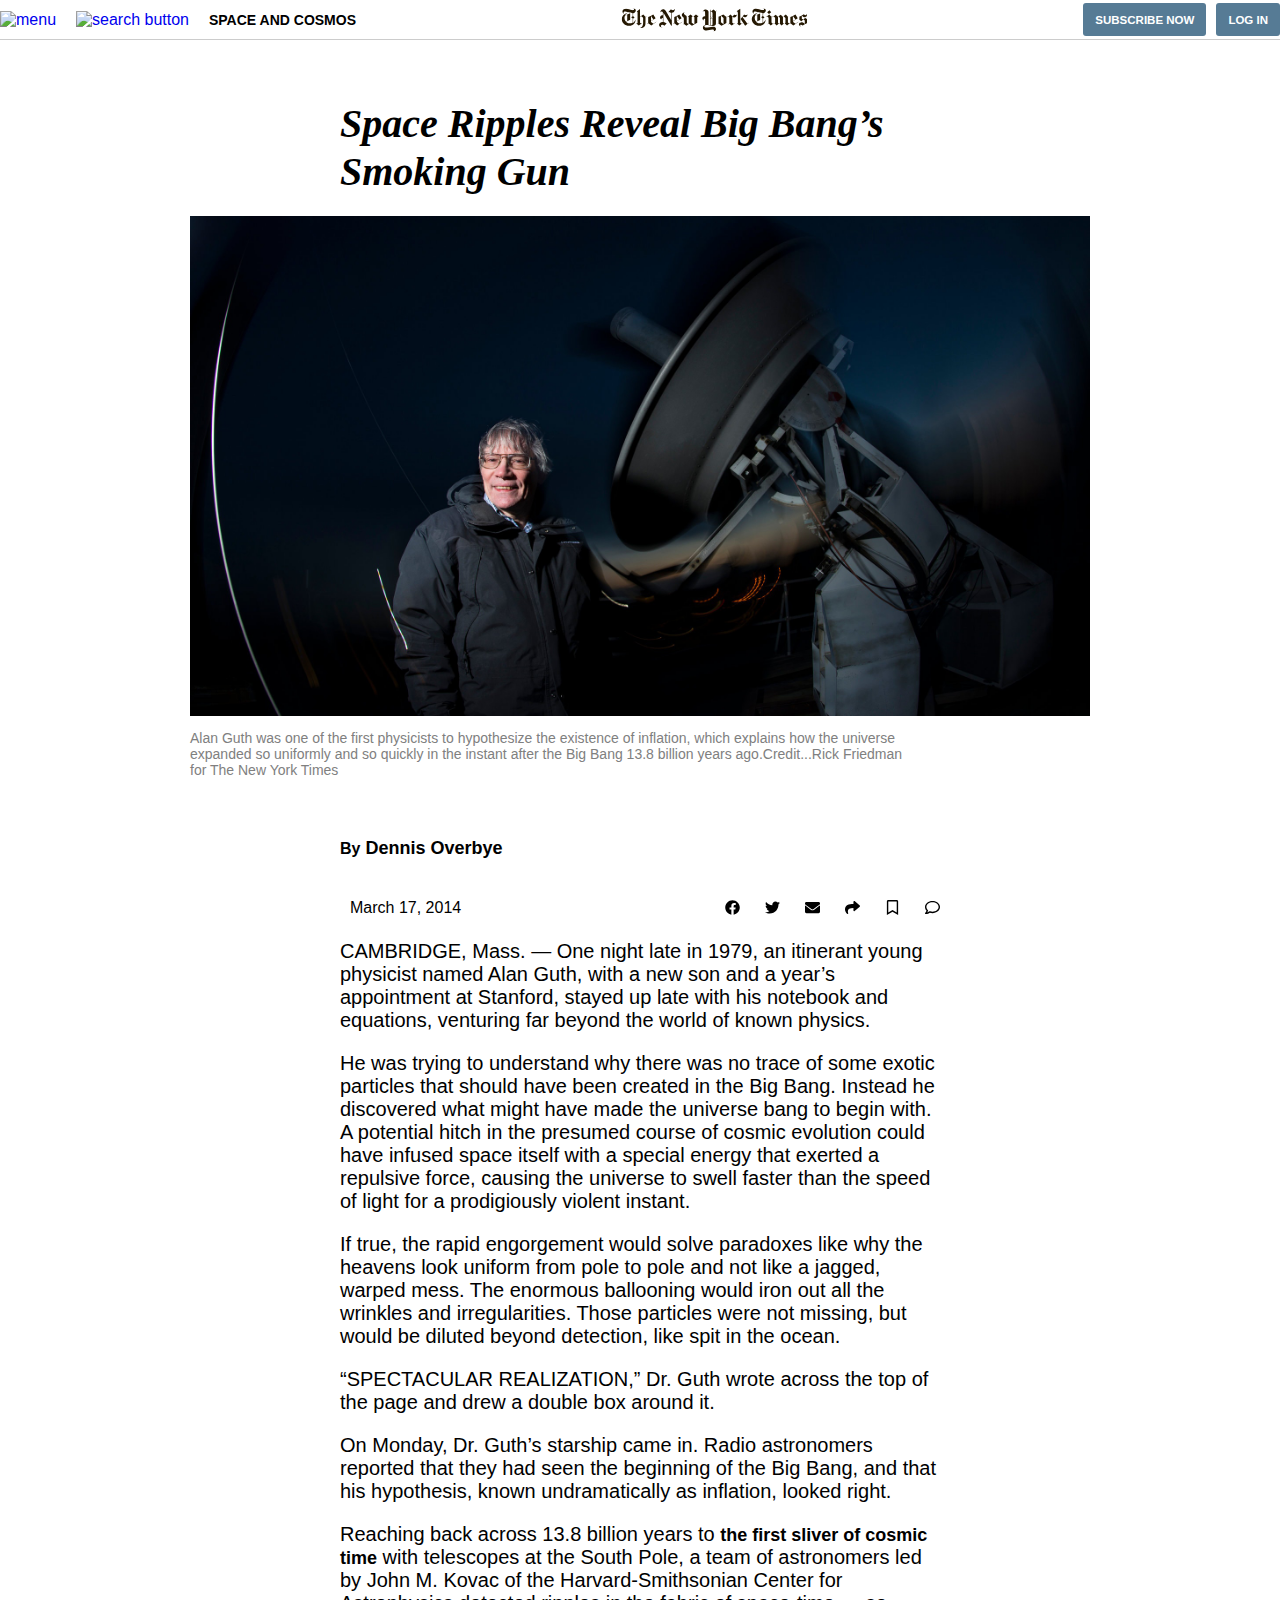
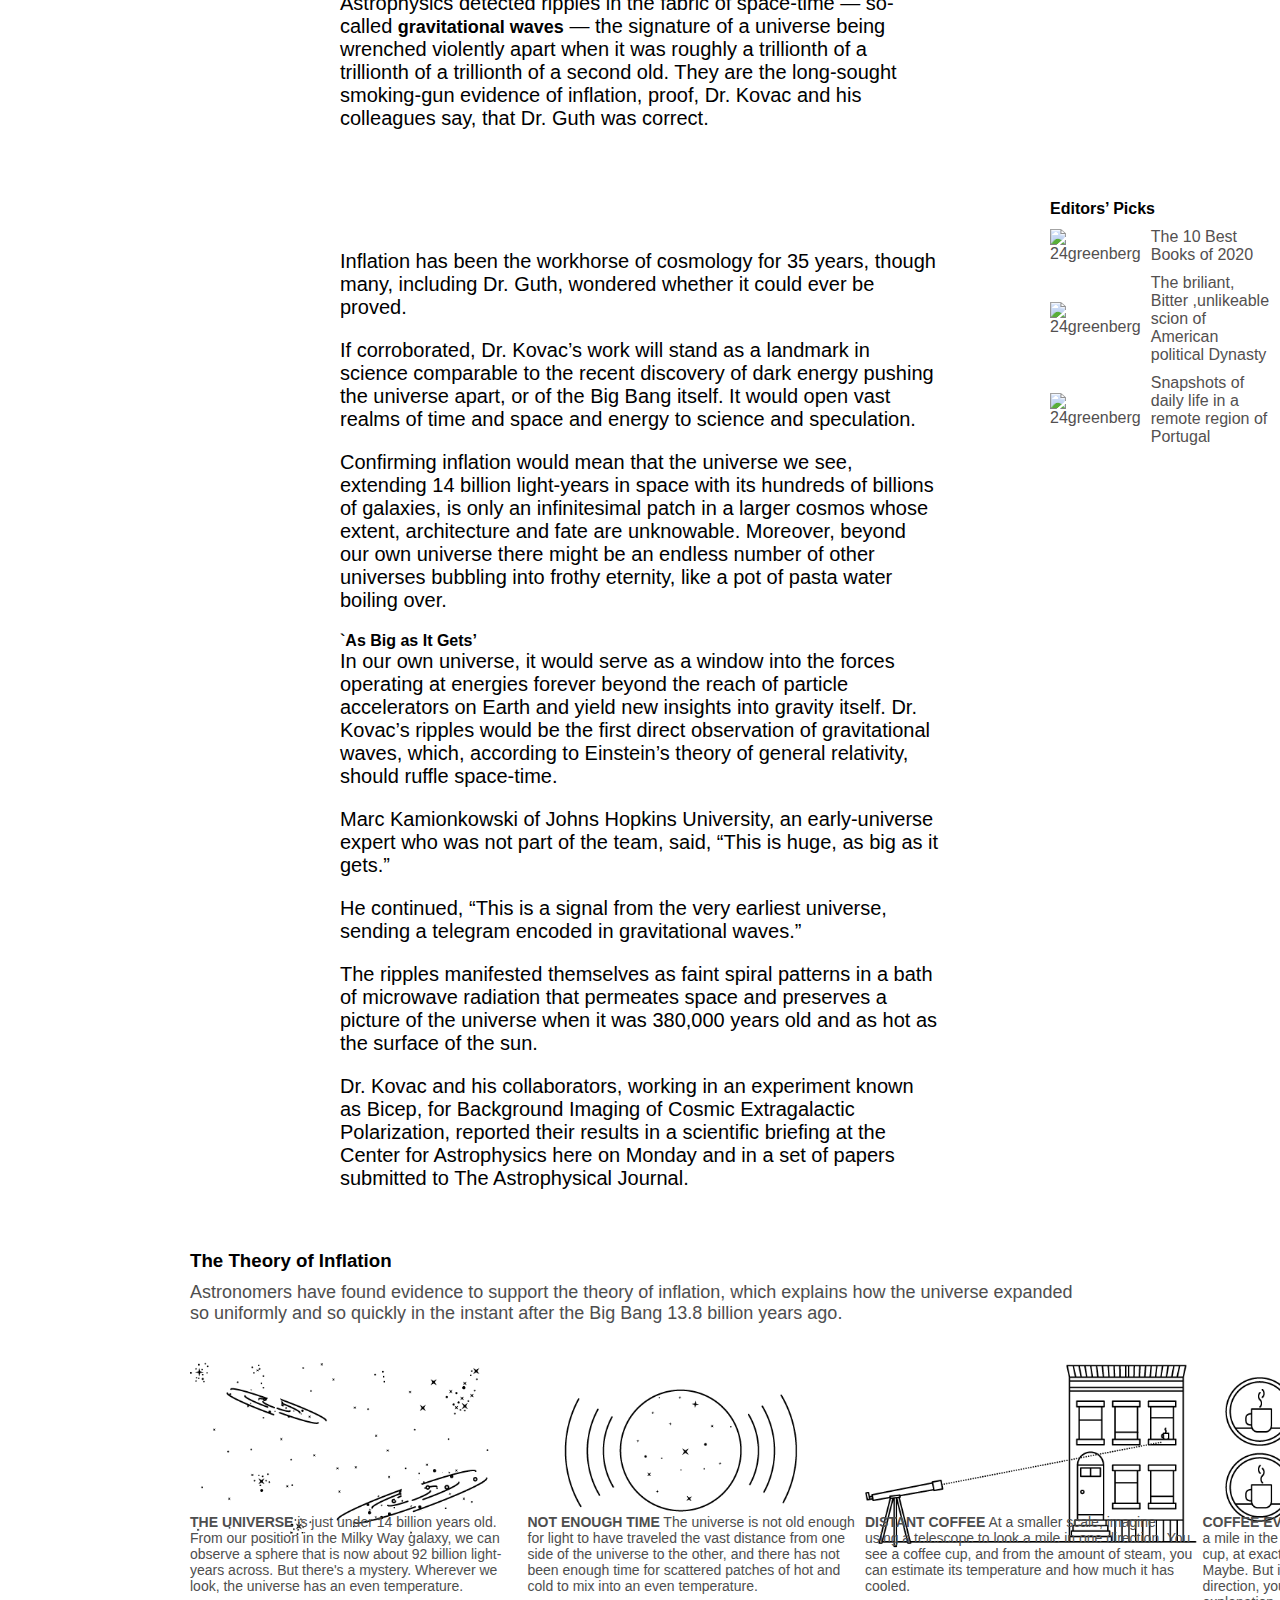
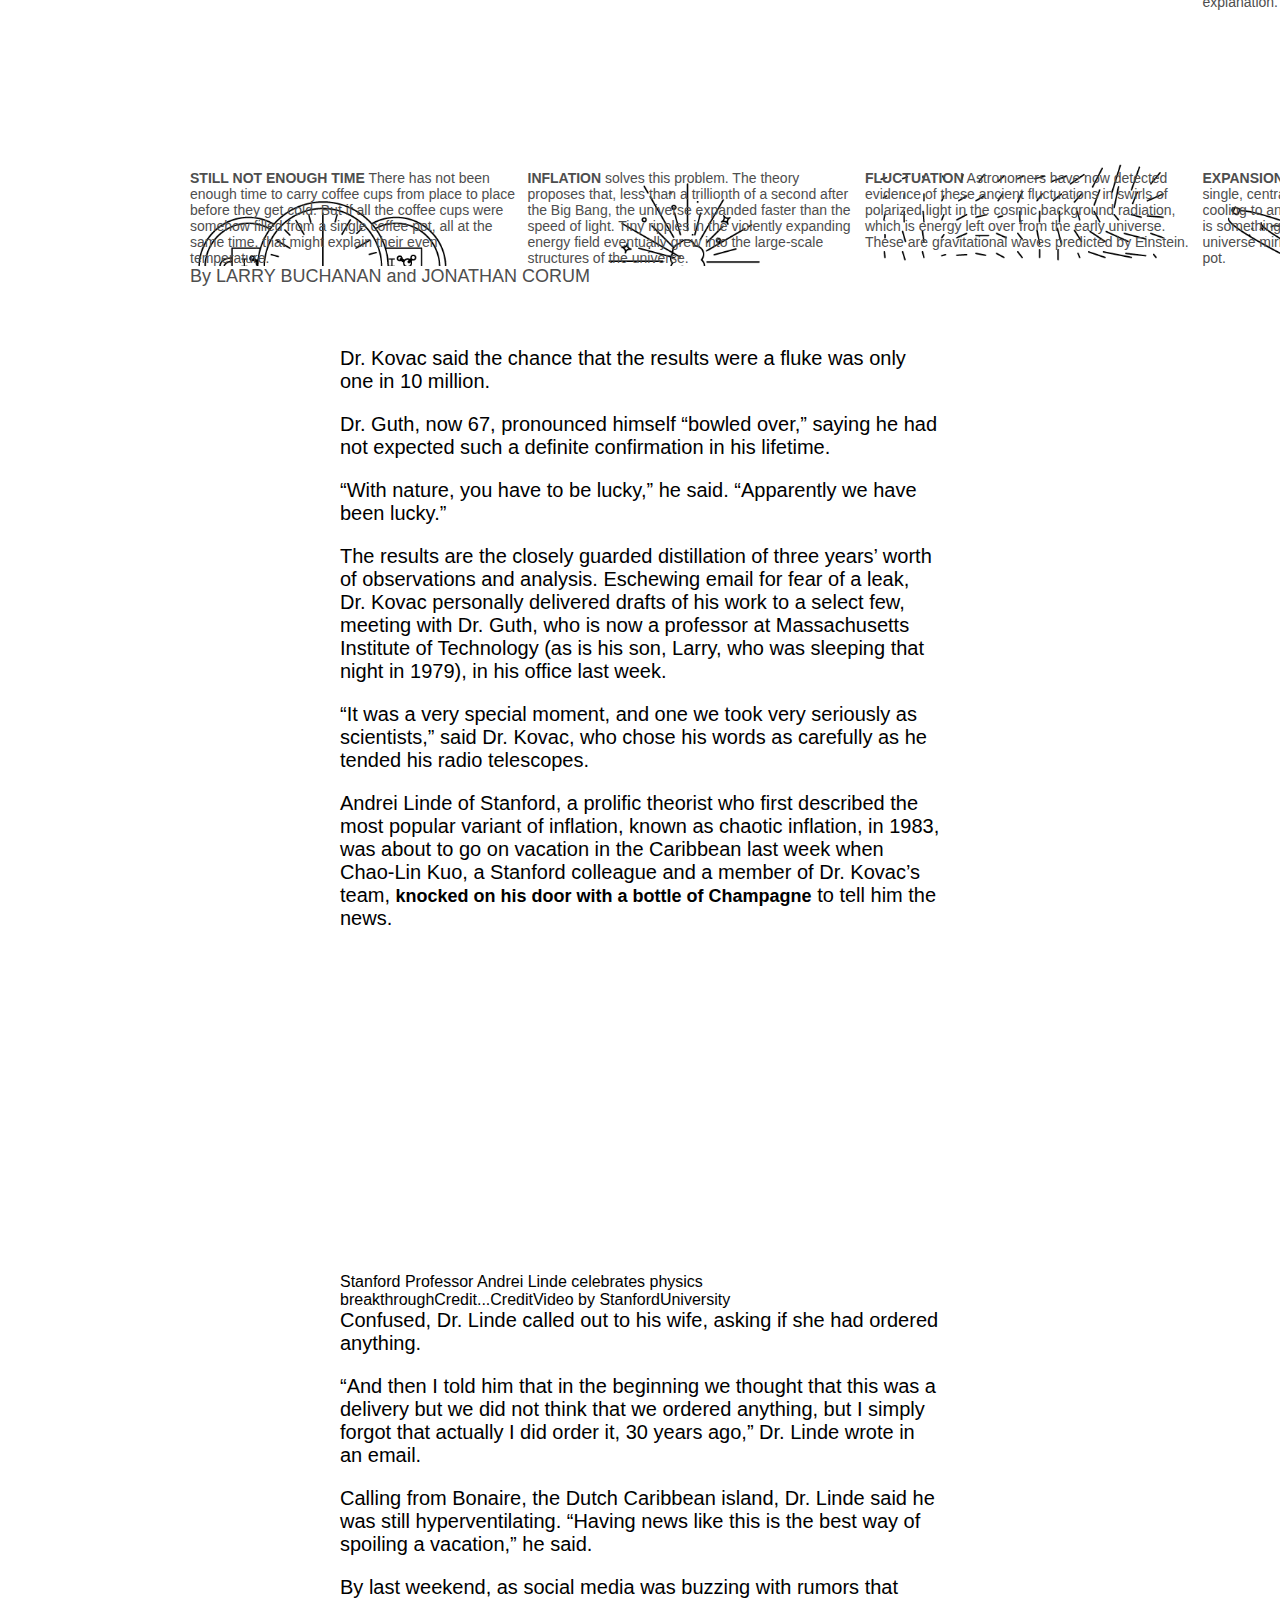
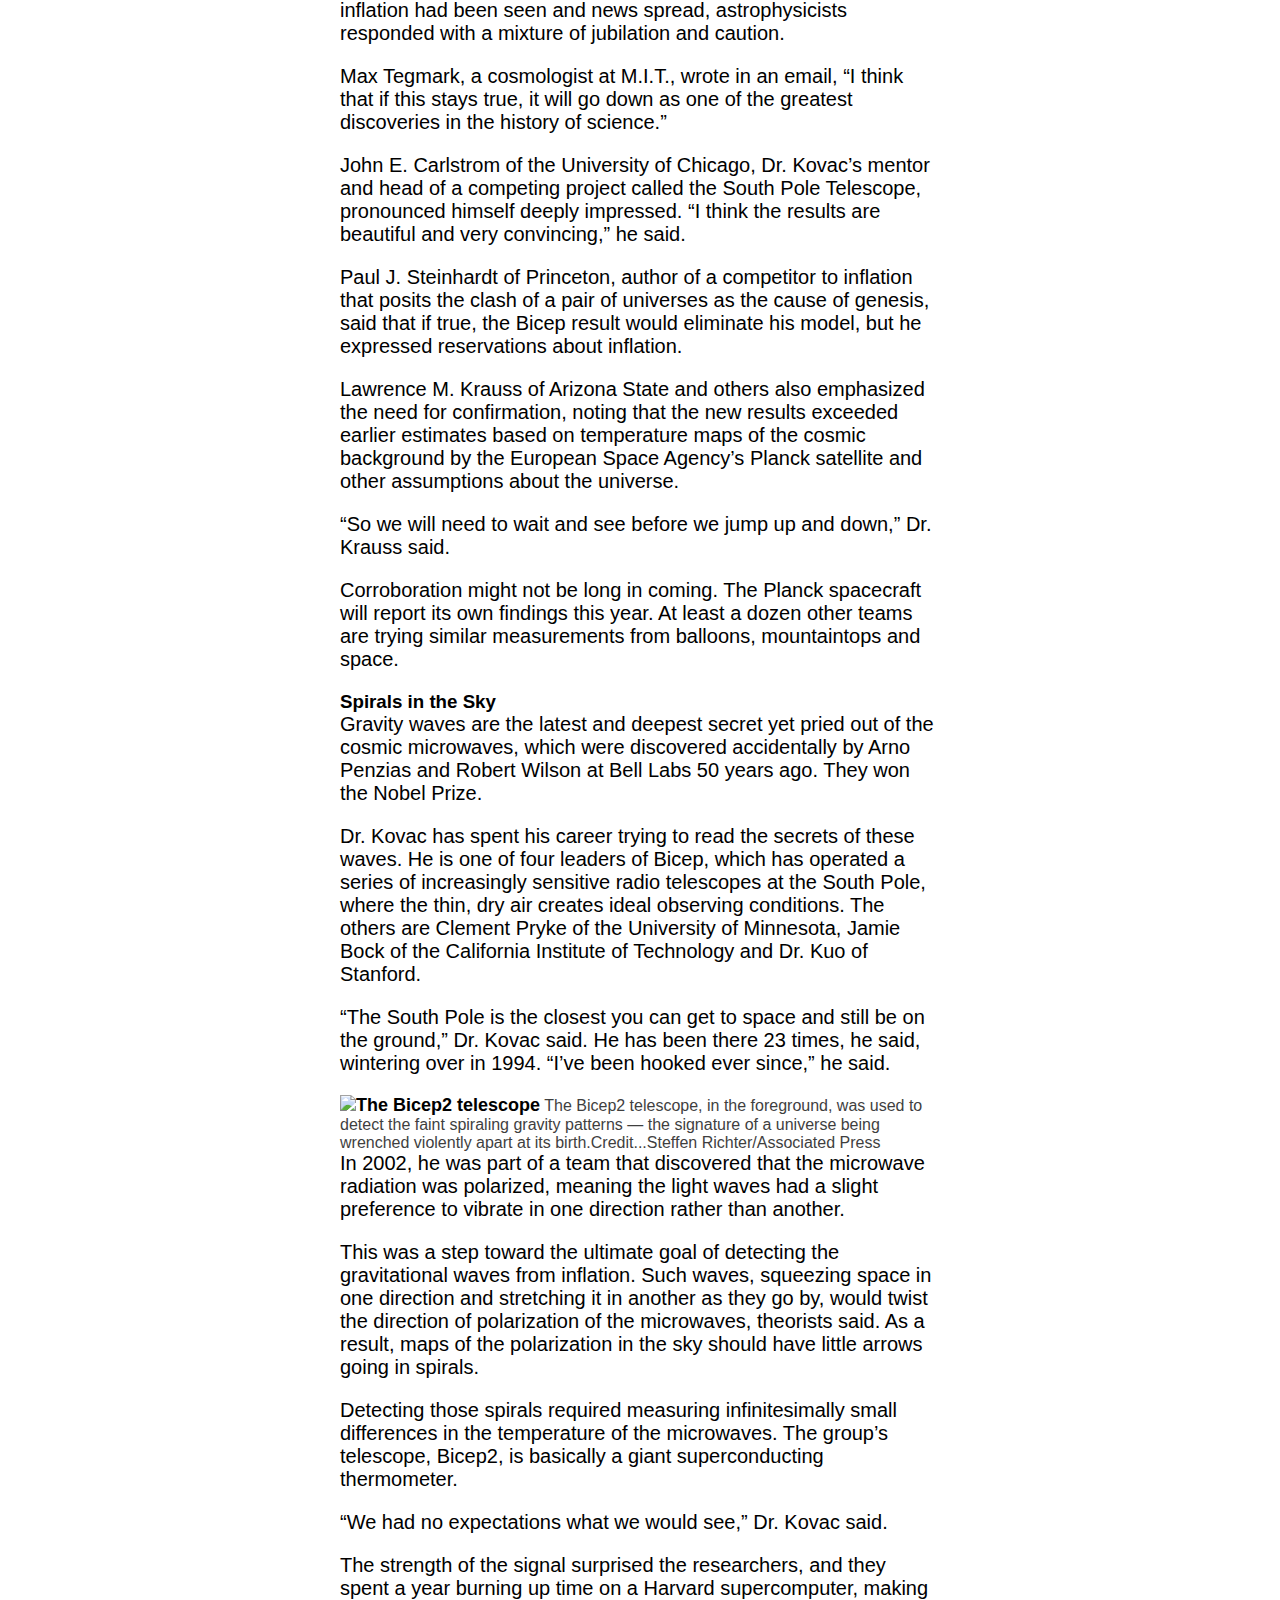
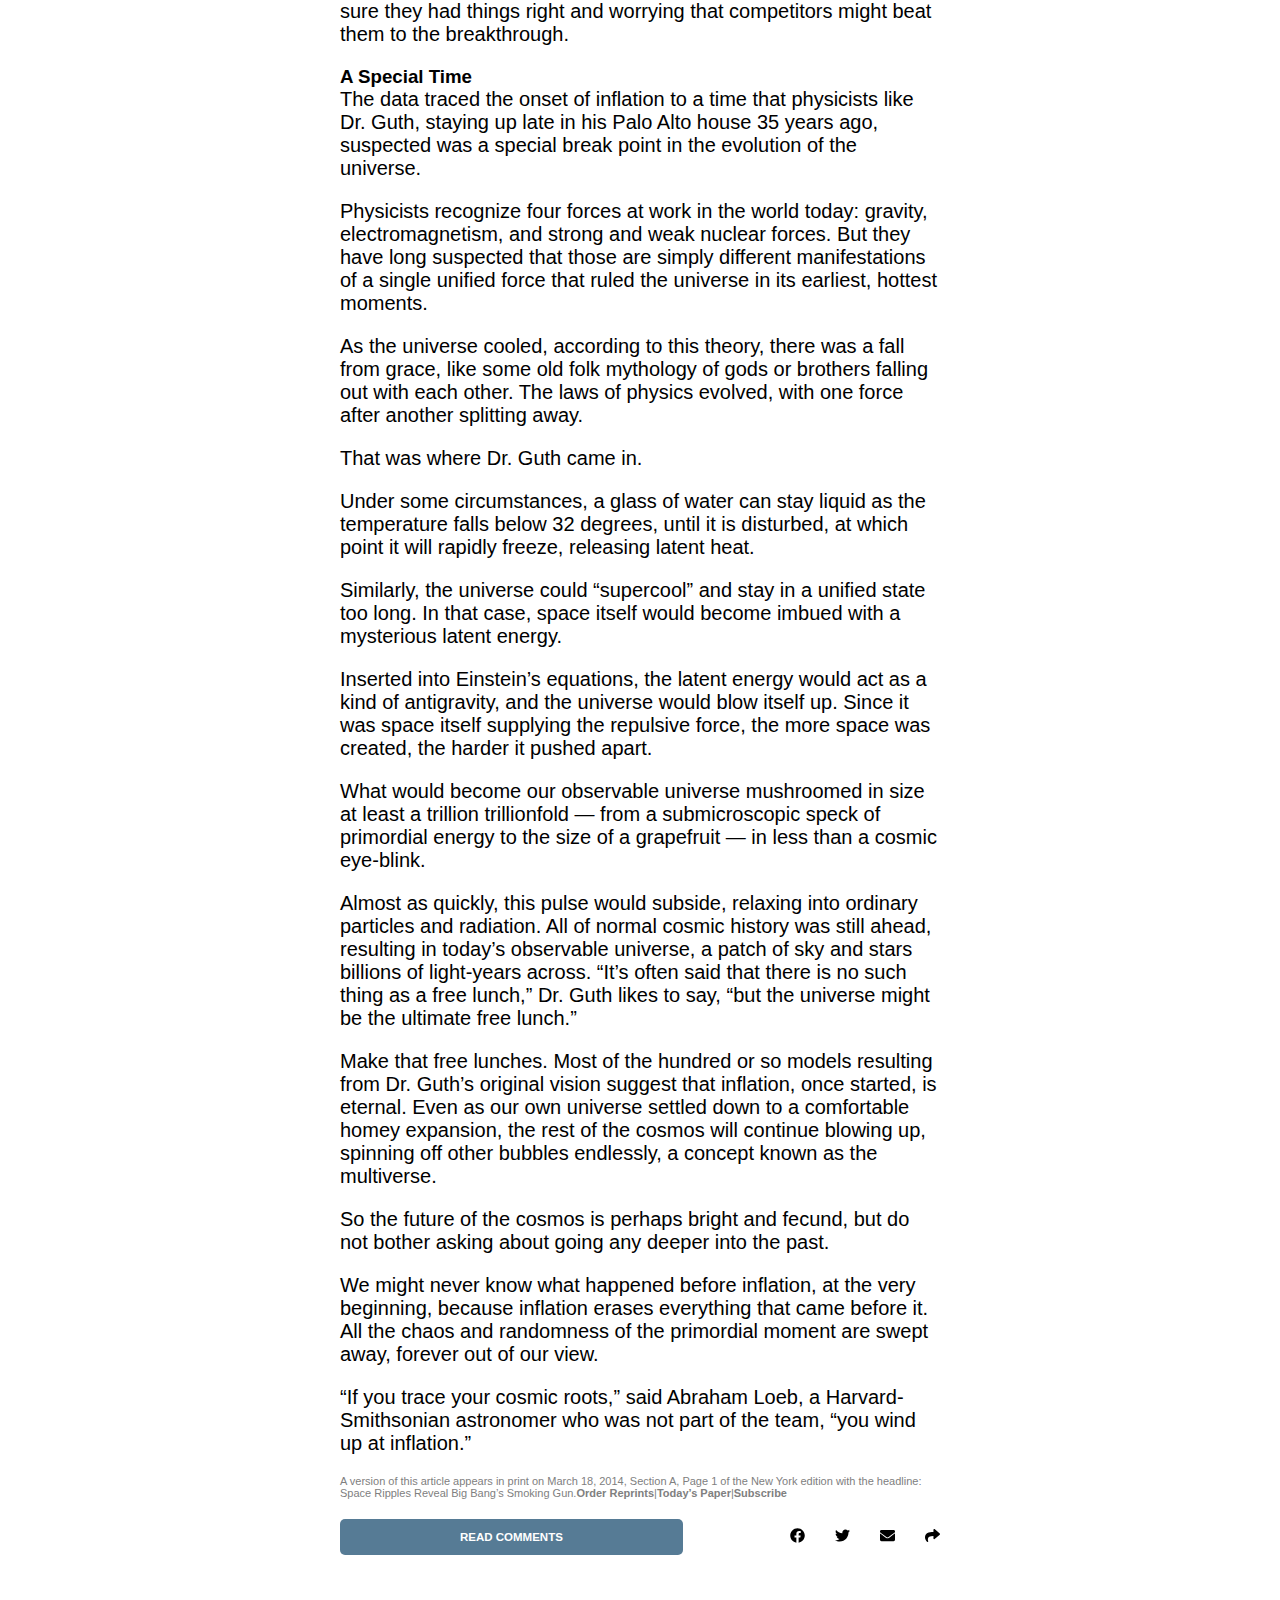
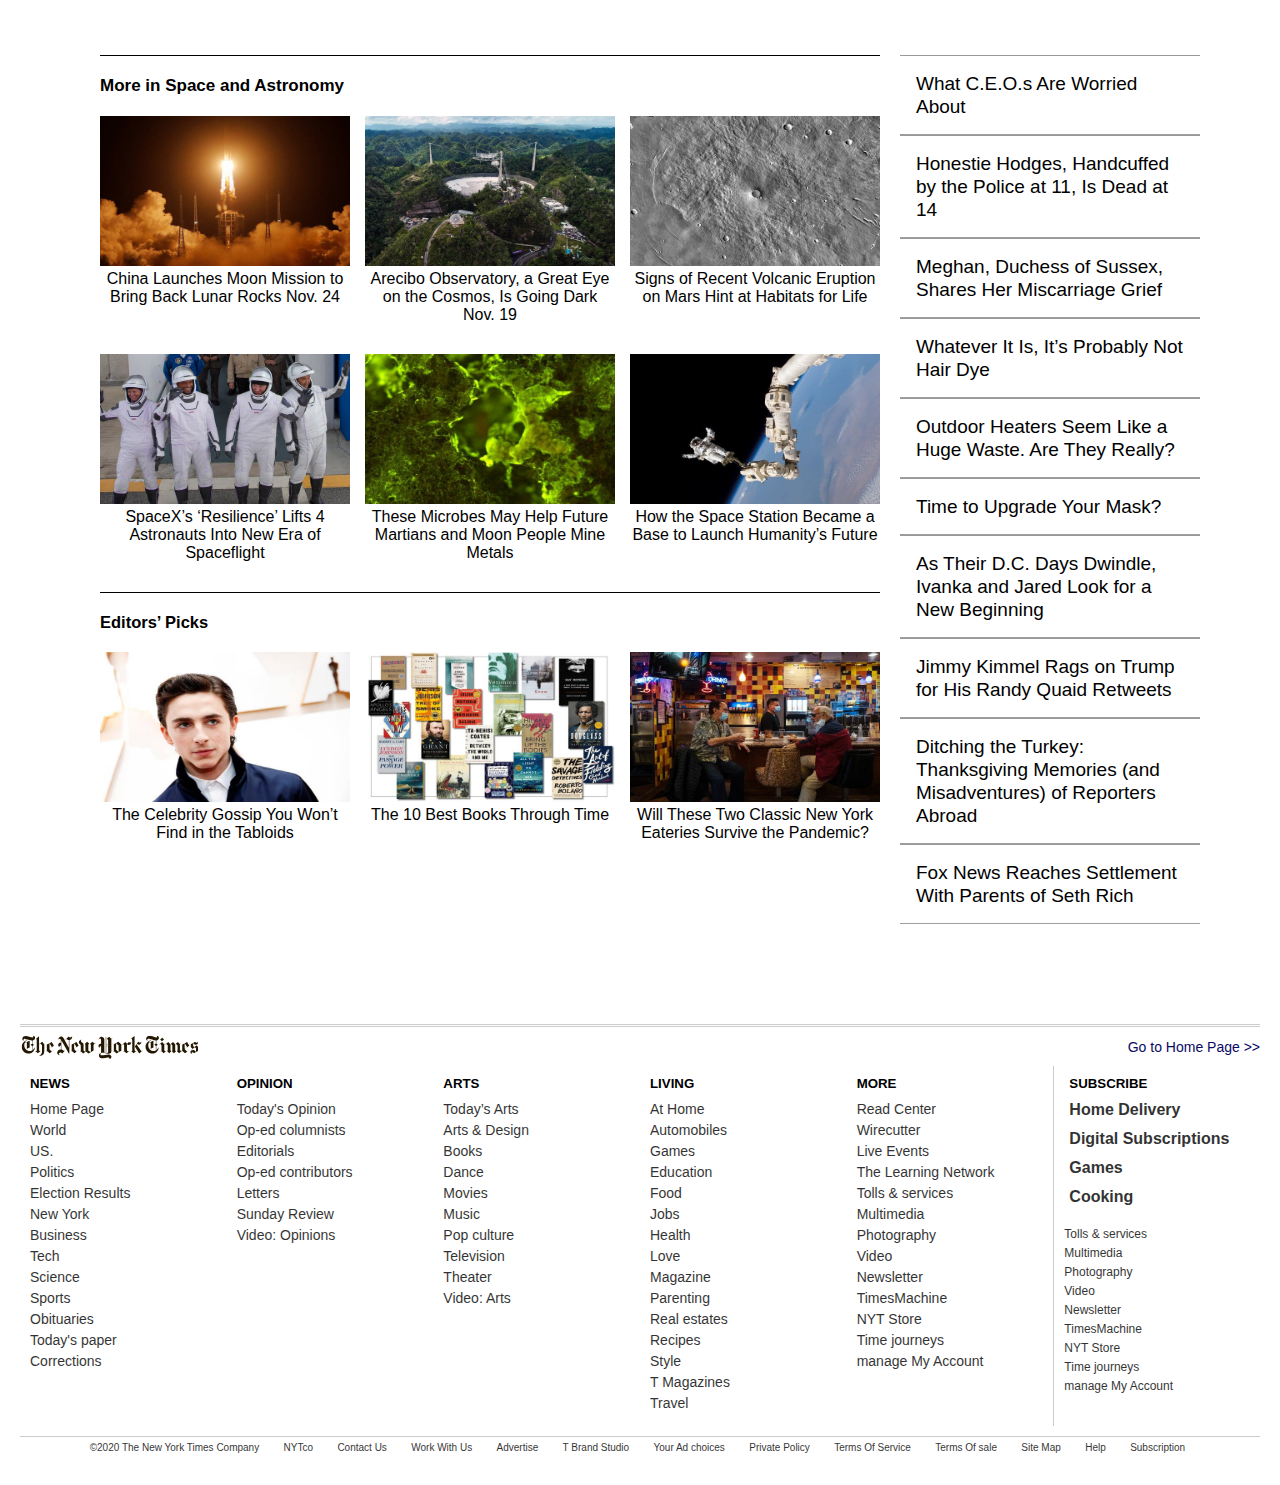
==== commit 539a44f2: "modify index.html and styles.css" ====
--- a/index.html
+++ b/index.html
@@ -157,14 +157,16 @@
   <p>So the future of the cosmos is perhaps bright and fecund, but do not bother asking about going any deeper into the past.</p>
   <p>We might never know what happened before inflation, at the very beginning, because inflation erases everything that came before it. All the chaos and randomness of the primordial moment are swept away, forever out of our view.</p>
   <p>“If you trace your cosmic roots,” said Abraham Loeb, a Harvard-Smithsonian astronomer who was not part of the team, “you wind up at inflation.”</p>
-
-  <div class="article-nav">
+  <p class="version">A version of this article appears in print on March 18, 2014, Section A, Page 1 of the New York edition with the headline: Space Ripples Reveal Big Bang’s Smoking Gun.<a href="#">Order Reprints</a>|<a href="#">Today’s Paper</a>|<a href="#">Subscribe</a></p>
+  <div class="comment-nav">
+    <a class="comments-btn" href="#">READ COMMENTS</a>
     <ul>
-      <li><span>March 17, 2014</span></li>
       <li><a href="#"><img src="./images/facebook-brands.svg" alt="facebook-brands" height="15" width="15" /></a></li>
       <li><a href="#"><img src="./images/twitter-brands.svg" alt="twitter-brands" height="15" width="15" /></a></li>
       <li><a href="#"><img src="./images/envelope-solid.svg" alt="envelope-solid" height="15" width="15" /></a></li>
       <li><a href="#"><img src="./images/share-solid.svg" alt="share-solid" height="15" width="15" /></a></li>
+  </ul>
+</div>
  </section>
 
 <section class="suggested">
--- a/styles.css
+++ b/styles.css
@@ -53,6 +53,31 @@
   padding-left: 10px;
 }
 
+.comment-nav {
+  display: flex;
+  justify-content: space-between;
+  align-items: center;
+}
+
+.comment-nav ul {
+  display: flex;
+  justify-content: space-between;
+  list-style-type: none;
+  width: 150px;
+}
+
+.comment-nav .comments-btn {
+  background-color: rgb(86, 123, 149);
+  border: none;
+  color: white;
+  padding: 12px 120px 12px;
+  text-align: center;
+  display: inline-block;
+  font-size: 11.5px;
+  text-transform: uppercase;
+  border-radius: 5px;
+}
+
 nav ul li:nth-child(4) {
   margin: 0 auto;
 }
@@ -110,6 +135,16 @@
   margin-bottom: 40px;
 }
 
+.section2 .version,
+.section2 .version a {
+  font-size: 11px;
+  color: gray;
+}
+
+.section2 .version a {
+  text-decoration: none;
+}
+
 .section2 iframe {
   border: none;
 }
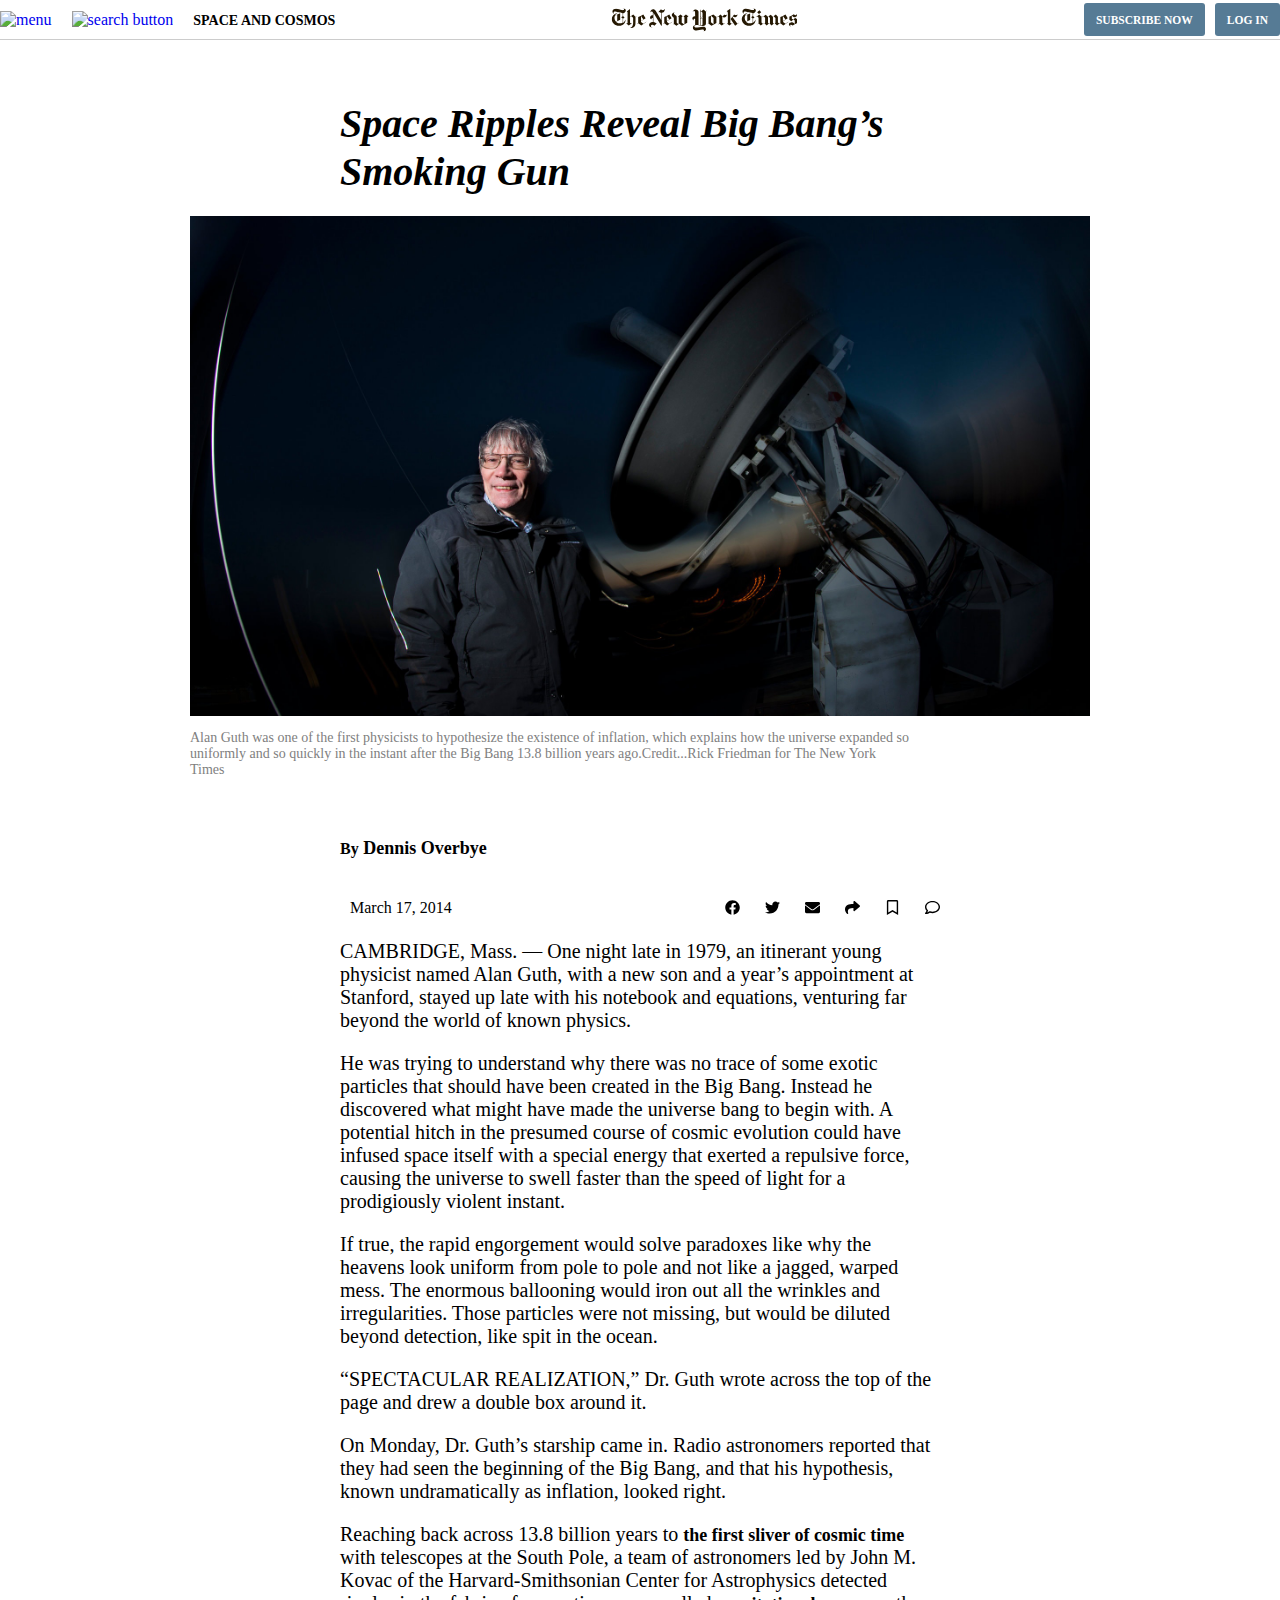
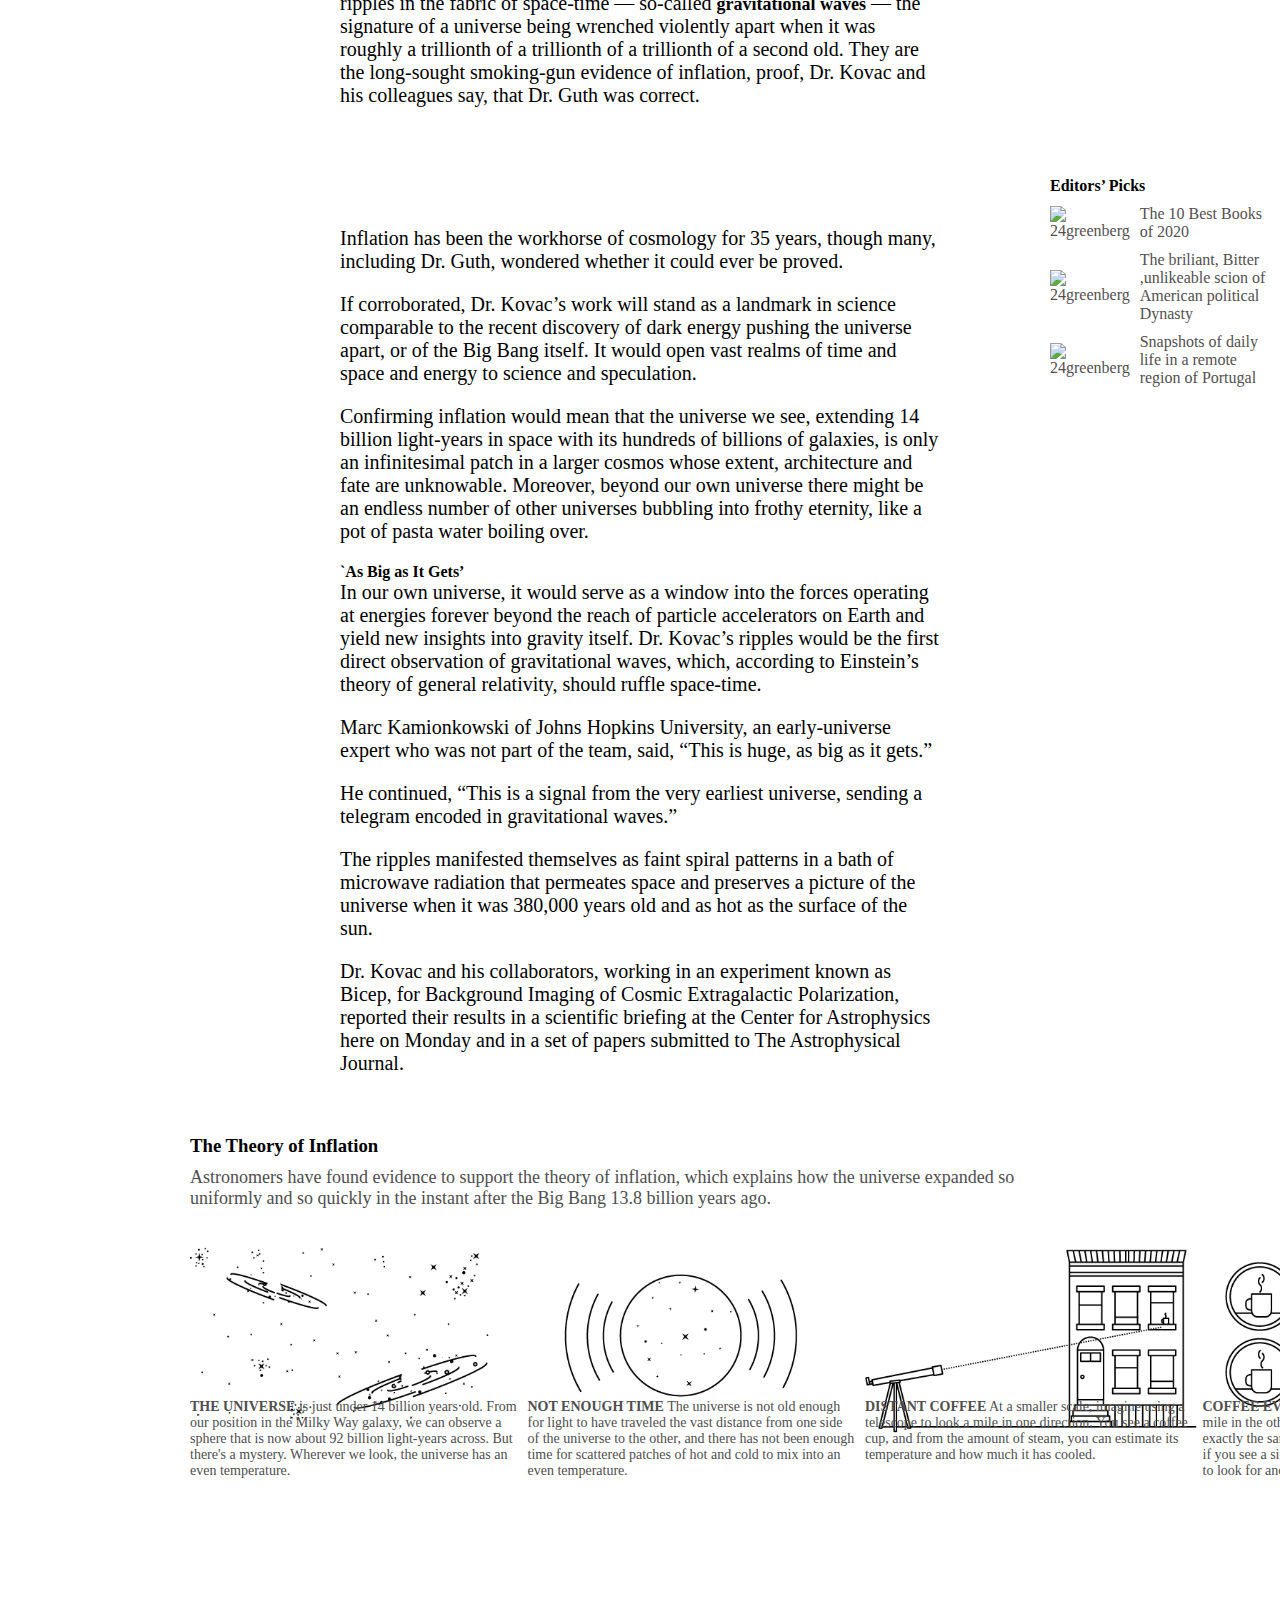
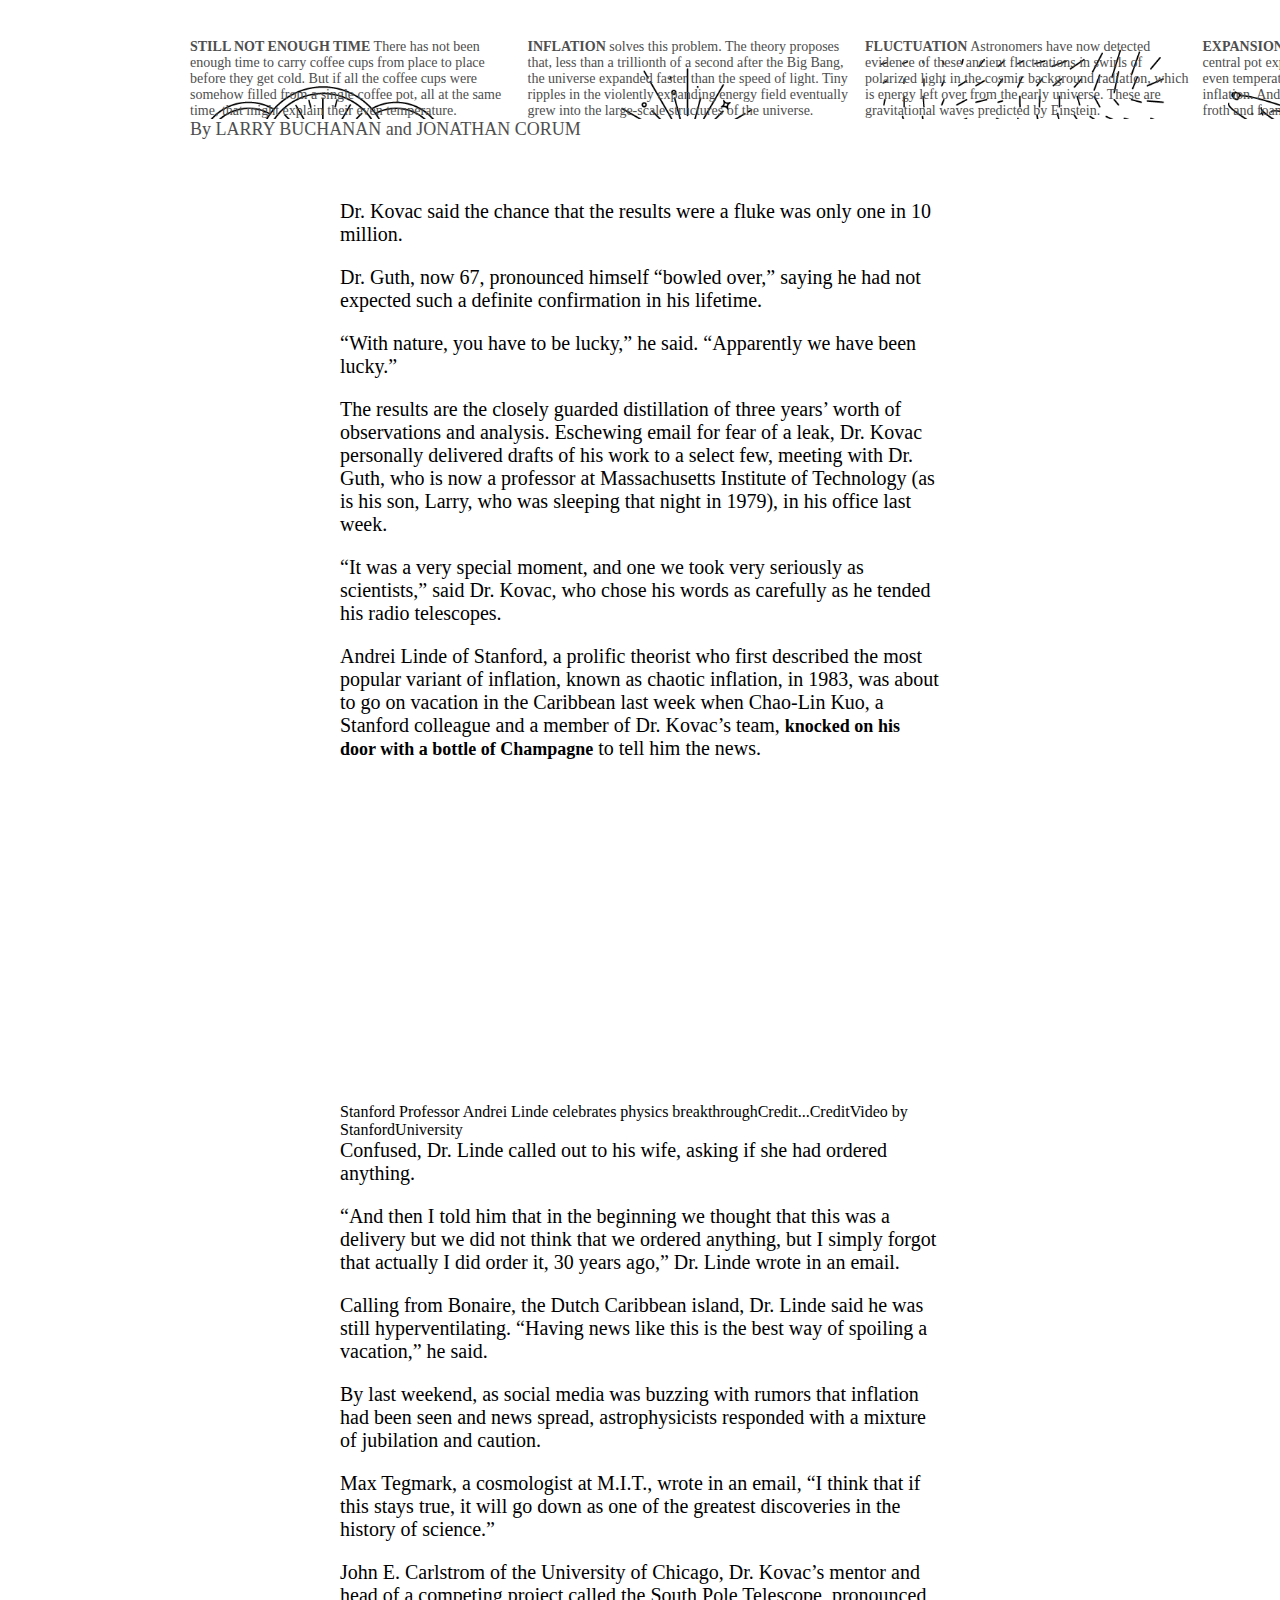
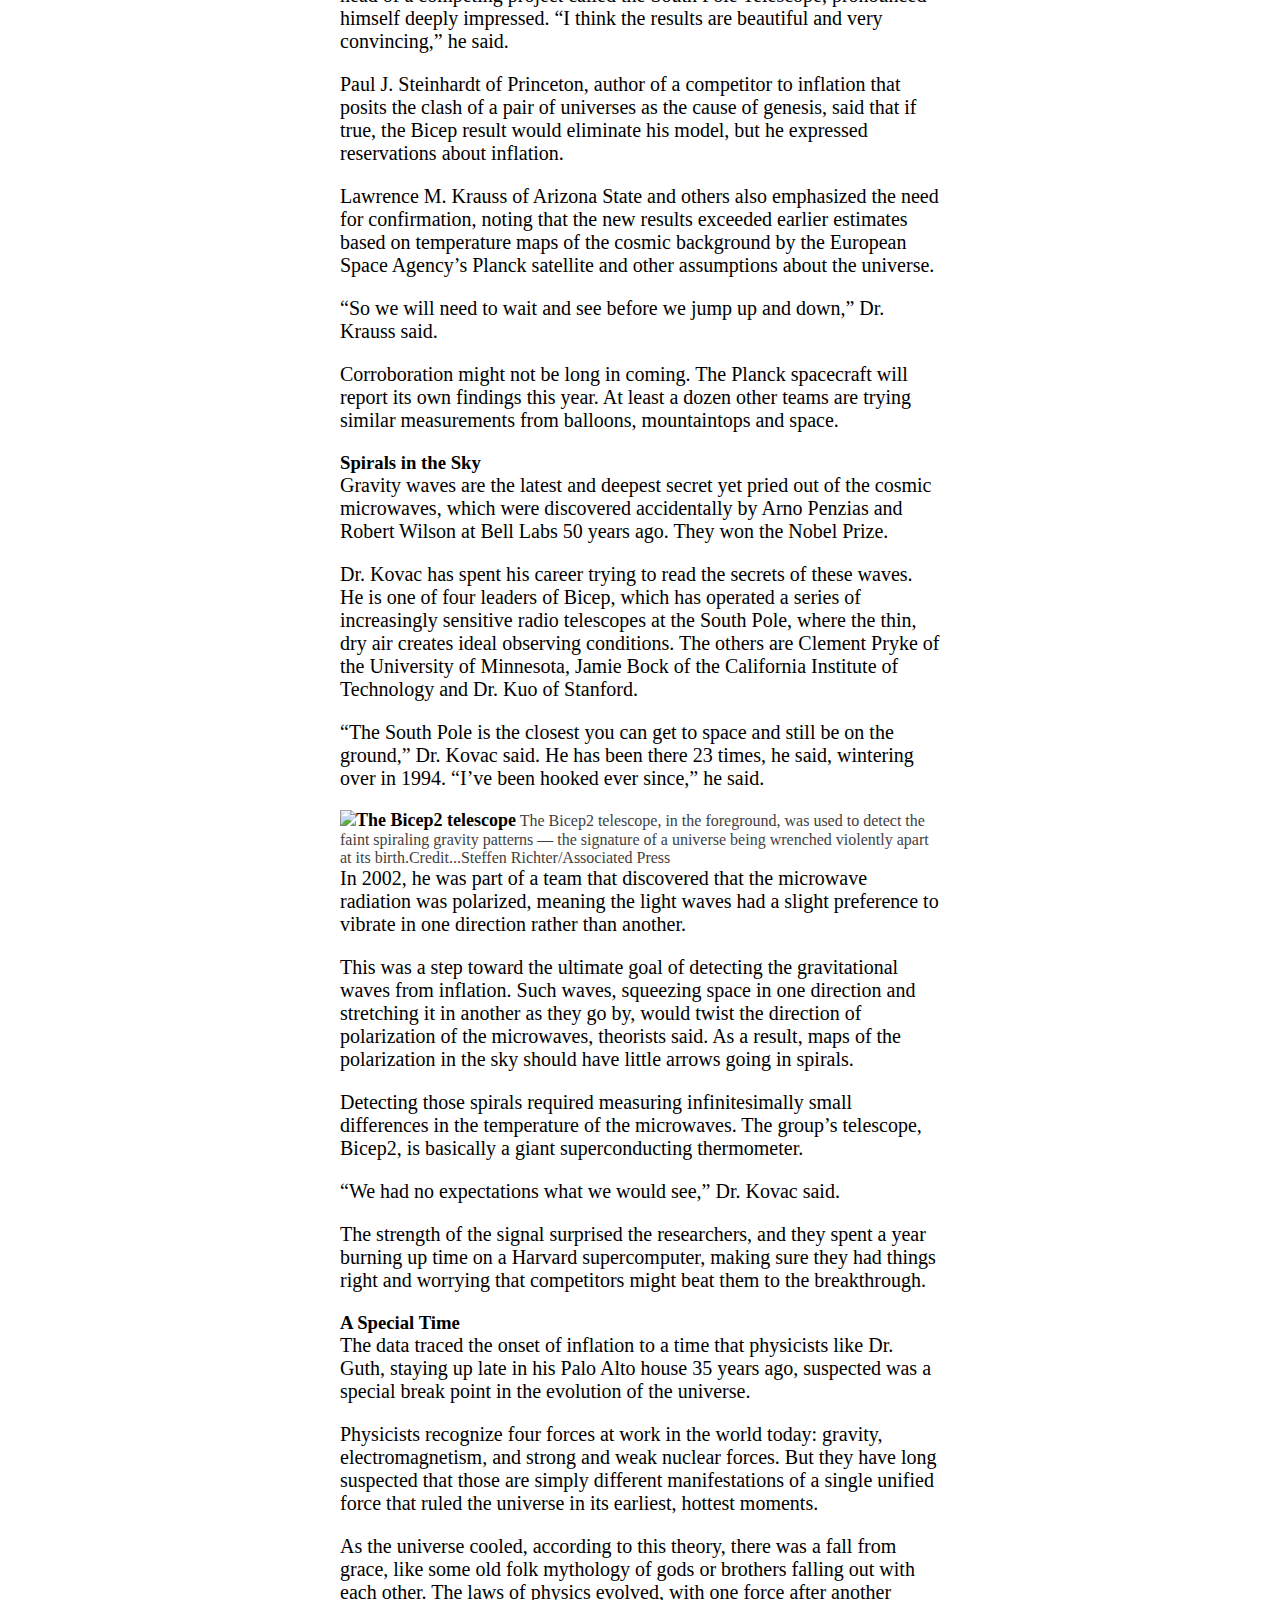
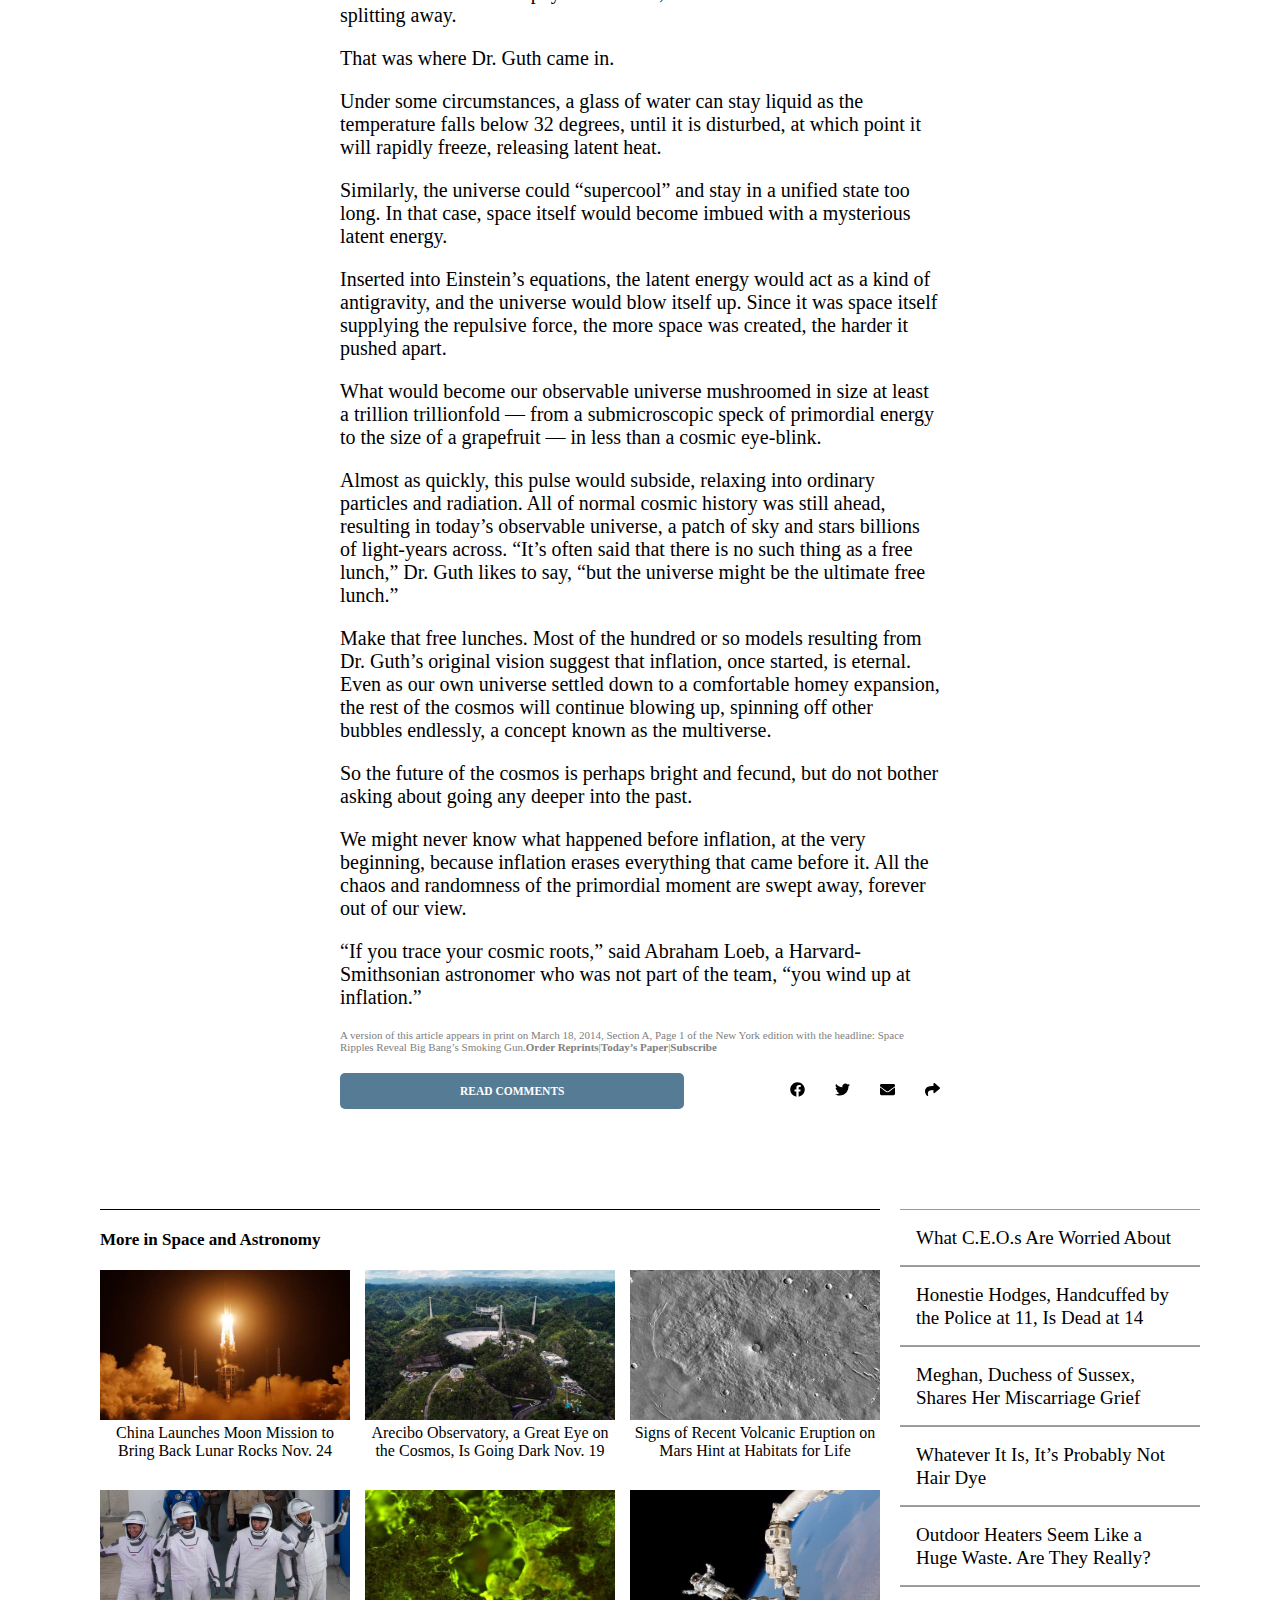
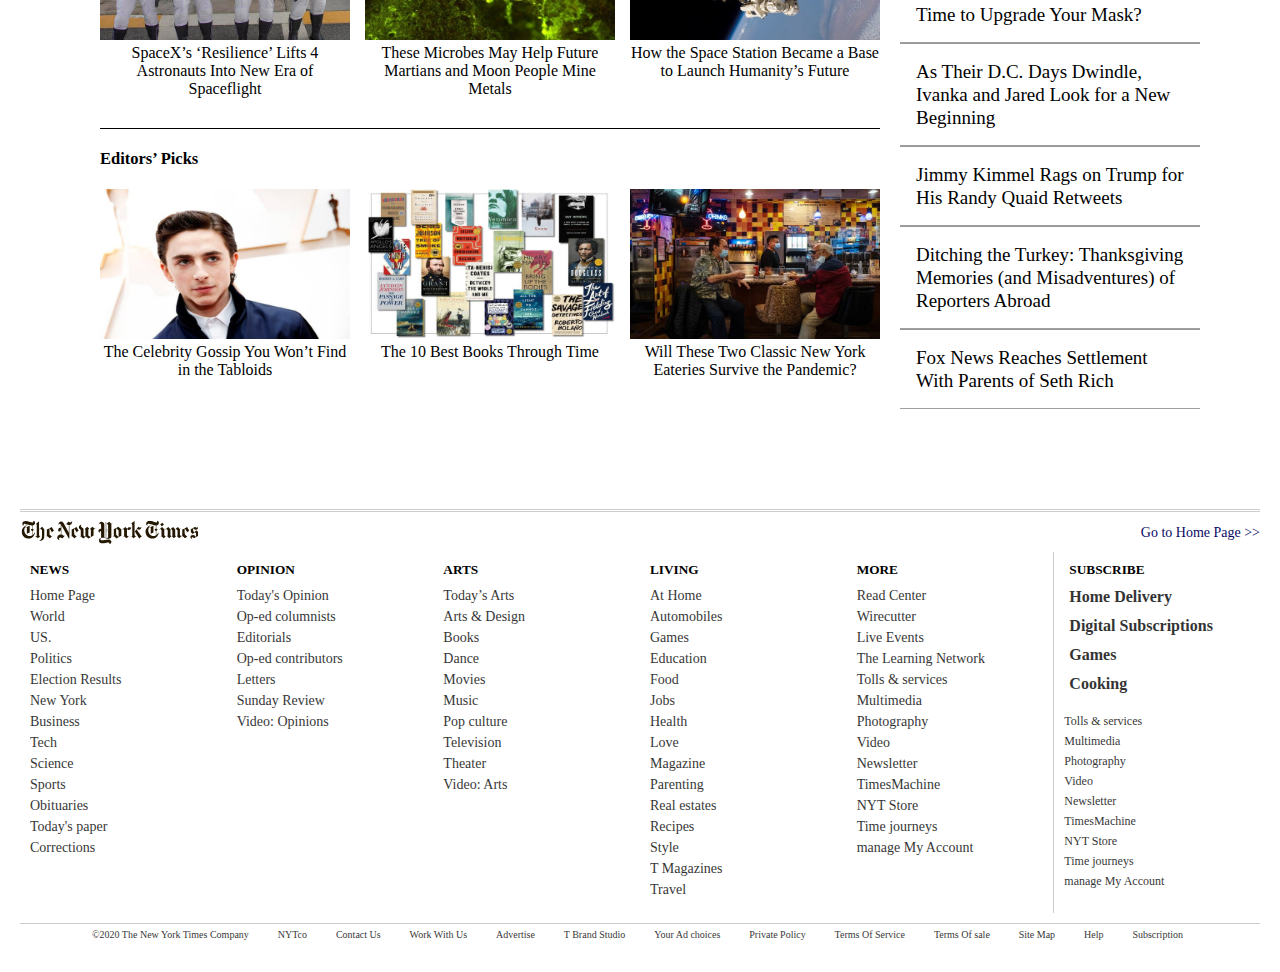
==== commit 4aa997ec: "modified sytles.css" ====
--- a/index.html
+++ b/index.html
@@ -27,7 +27,7 @@
       <div class="descripe-image">
         <img src="./images/18cosmos-superJumbo.jpg" alt="Space Ripples Reveal Big Bang’s Smoking Gun" height="500" width="900" />
       </div>
-      <figcaption> Alan Guth was one of the first physicists to hypothesize the existence of inflation, which explains how the universe expanded so uniformly and so quickly in the instant after the Big Bang 13.8 billion years ago.Credit...Rick Friedman for The New York Times</figcaption>
+      <p class ="figcaption"> Alan Guth was one of the first physicists to hypothesize the existence of inflation, which explains how the universe expanded so uniformly and so quickly in the instant after the Big Bang 13.8 billion years ago.Credit...Rick Friedman for The New York Times</p>
    </section>
    <section class="section2">
      <h4>By<a href="#"> Dennis Overbye</a></h4>
--- a/styles.css
+++ b/styles.css
@@ -4,9 +4,10 @@
   padding: 0;
 }
 
-body {
+/* body {
   font-family: nyt-franklin, helvetica, arial, sans-serif;
-}
+} */
+ 
 
 a {
   text-decoration: none;
@@ -113,7 +114,7 @@
   margin-left: 150px;
 }
 
-.section1 figcaption {
+.section1 .figcaption {
   color: gray;
   padding-top: 10px;
   width: 80%;
@@ -237,6 +238,11 @@
   width: 20px;
   padding-left: 15px;
 }
+.section2 p{
+  
+    font-family: nyt-imperial, georgia, "times new roman", times, serif;
+    
+}
 
 .aside-content p {
   padding-left: 10px;
@@ -402,3 +408,4 @@
   padding-bottom: 5px;
   font-size: 14px;
 }
+
